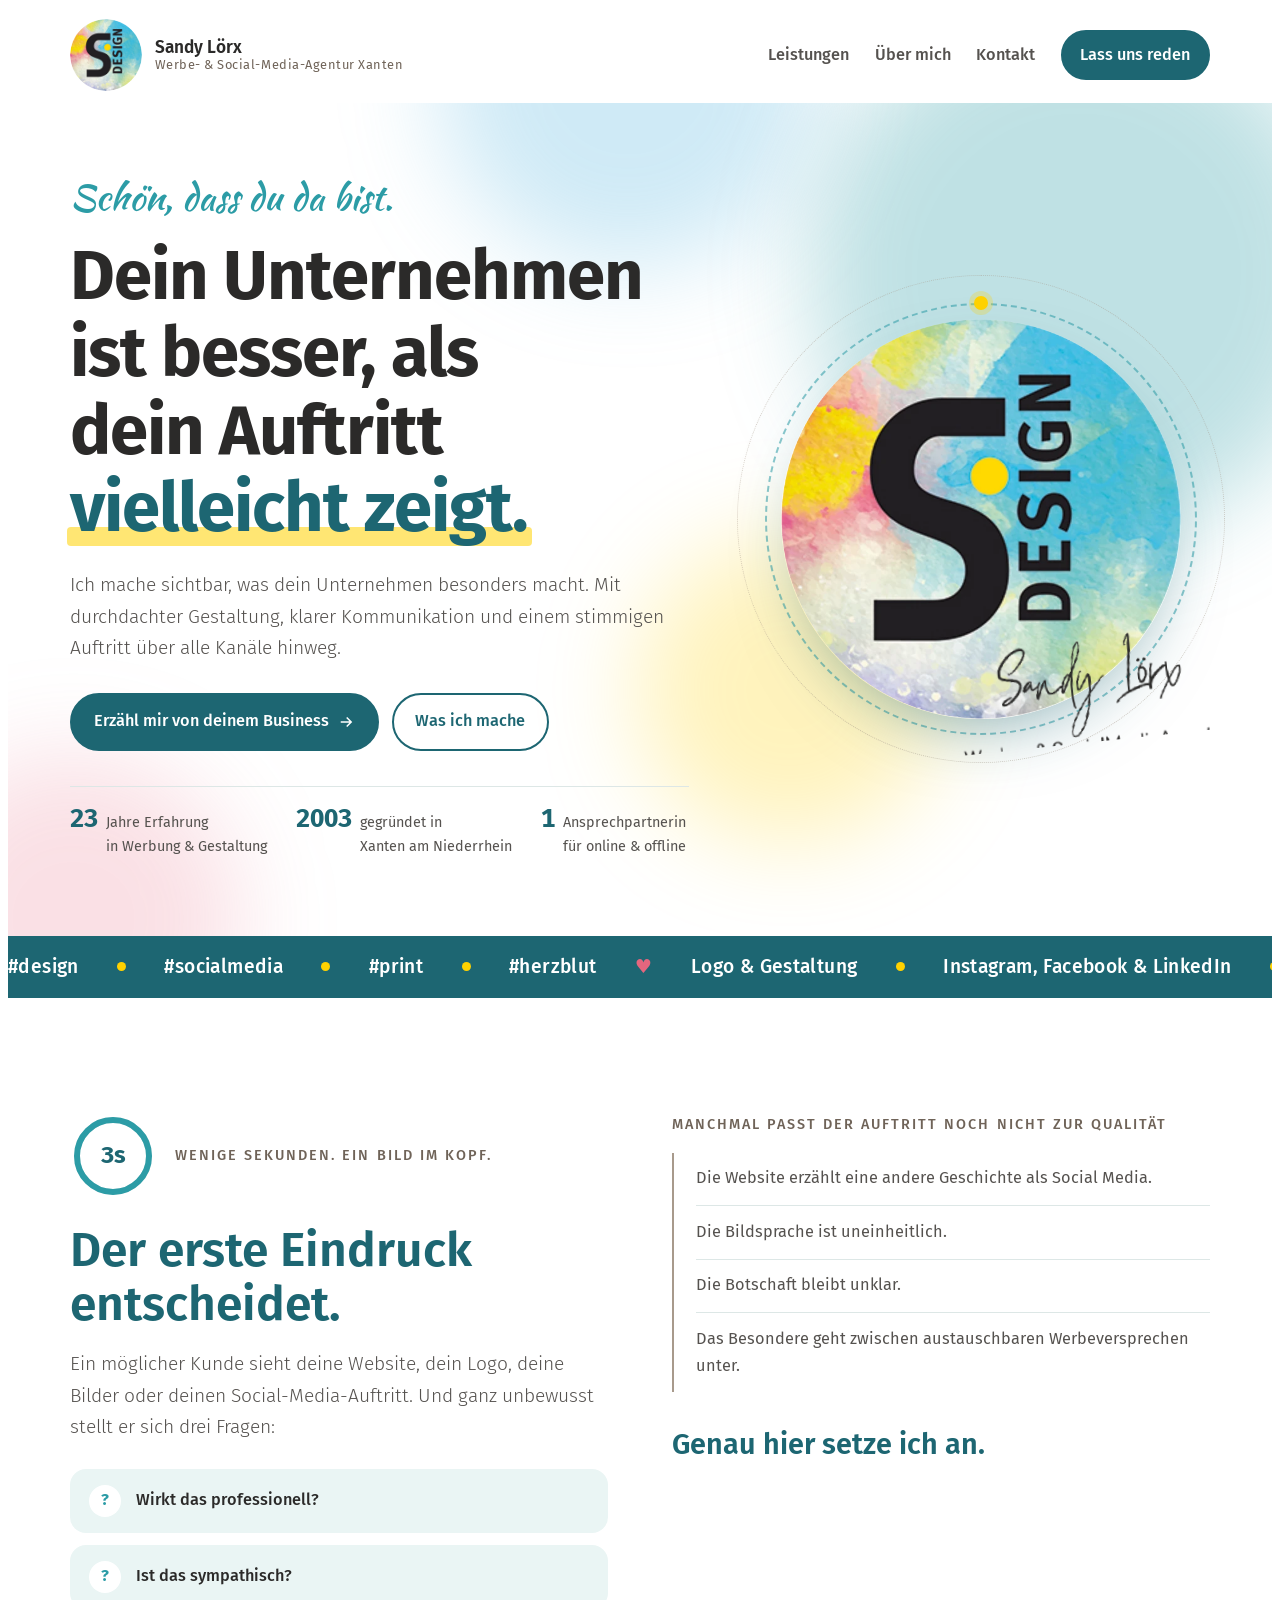
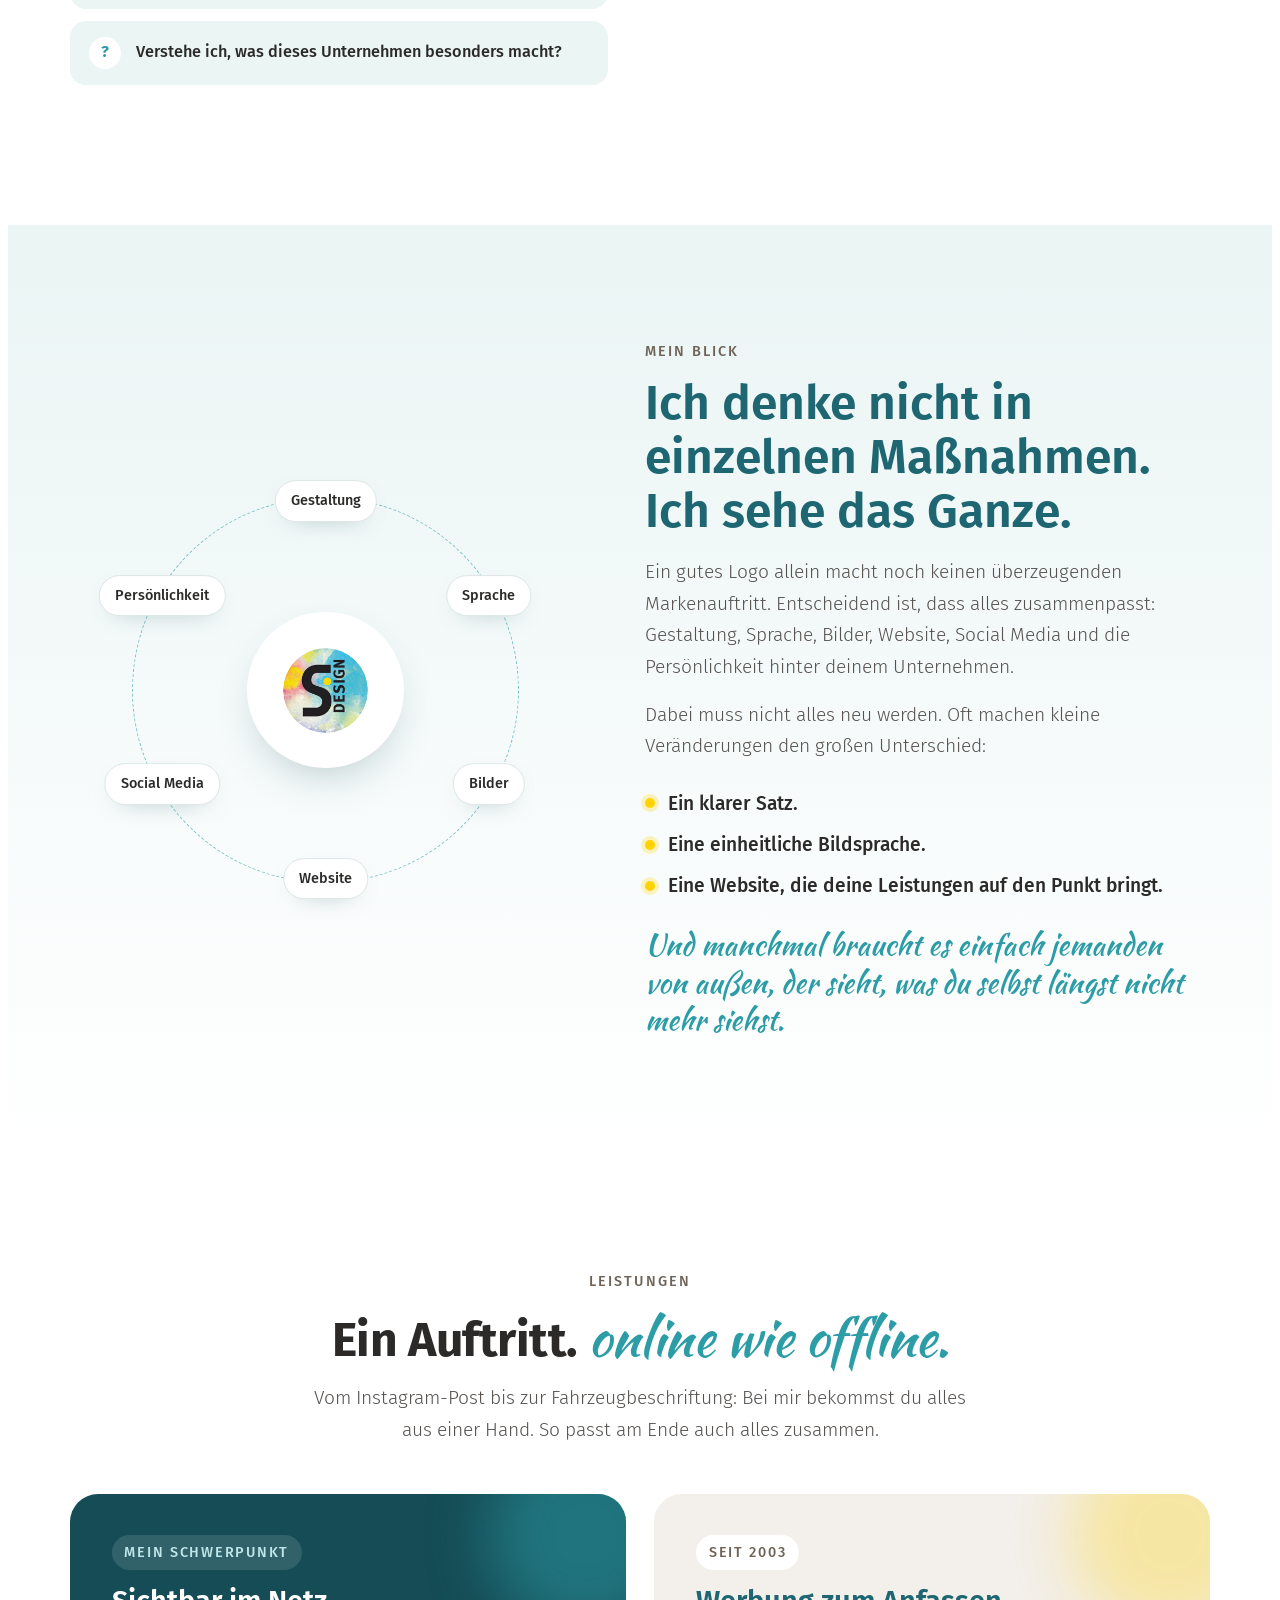
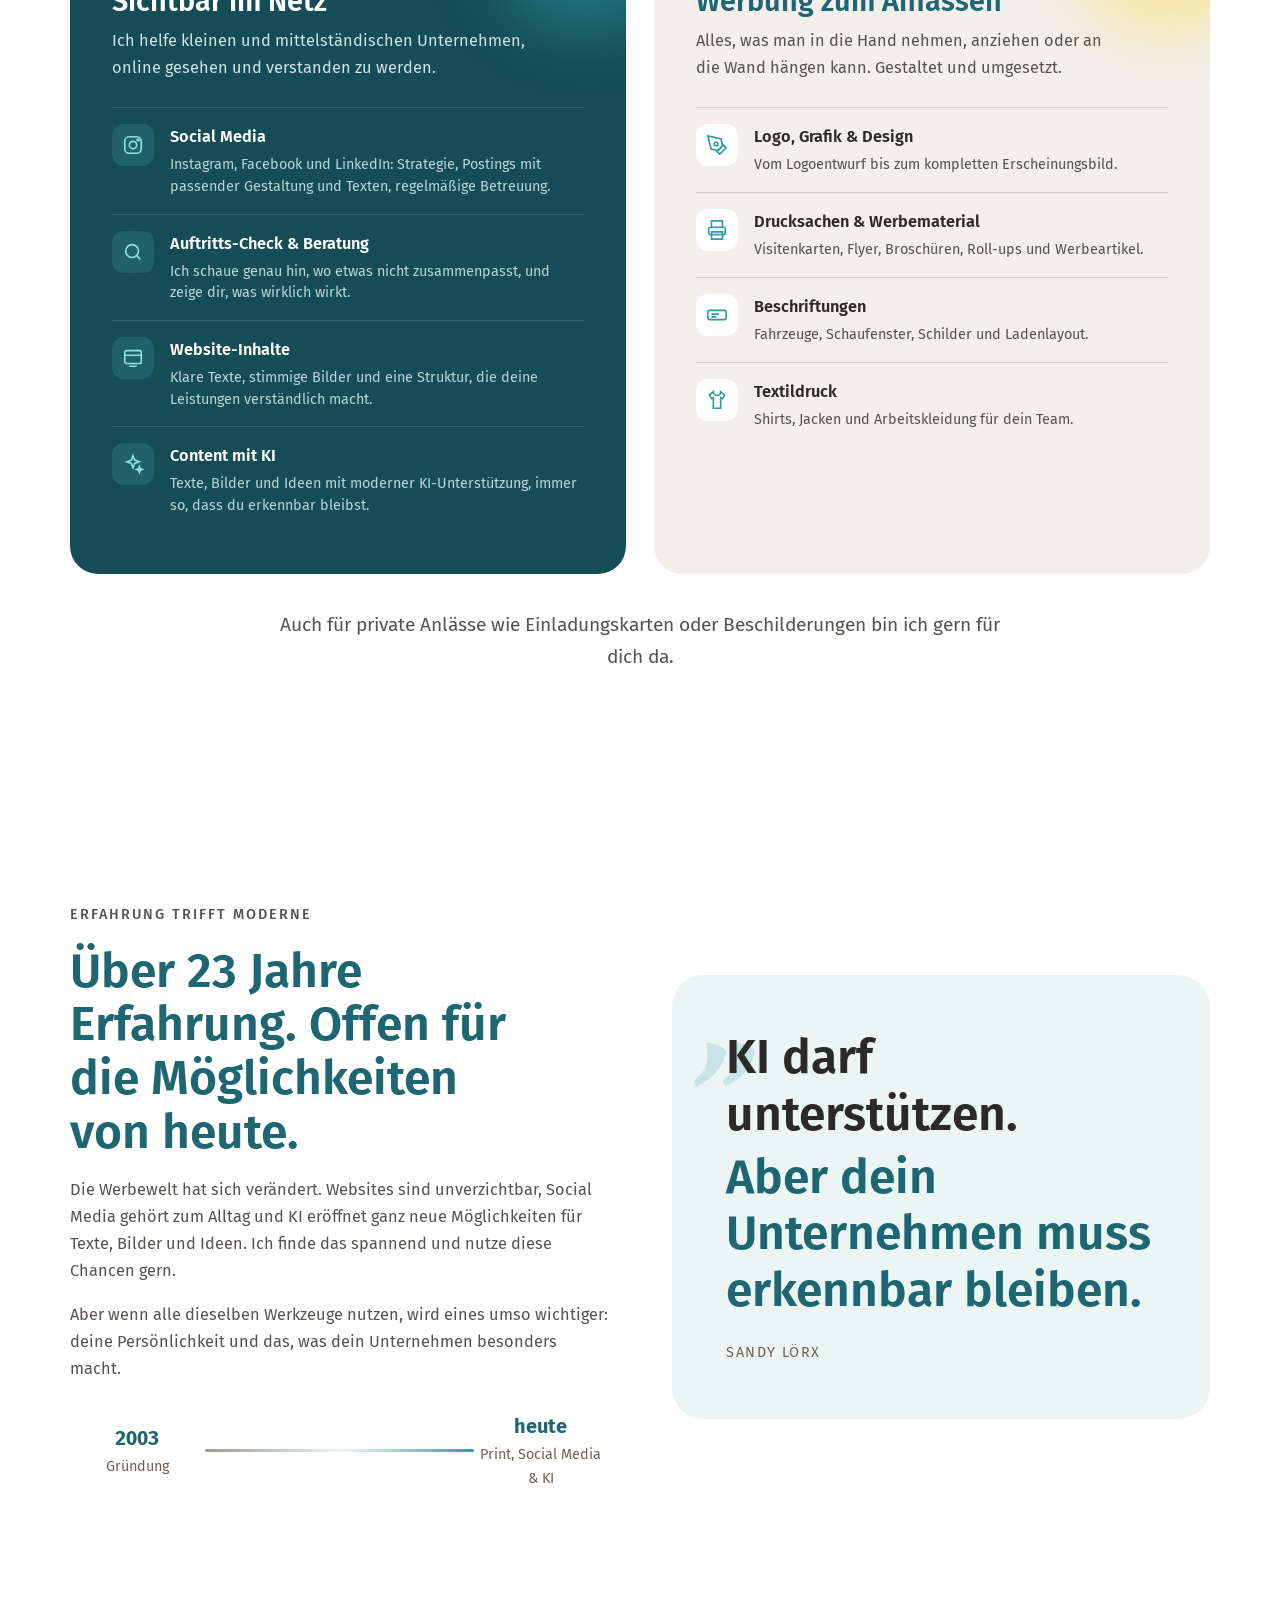
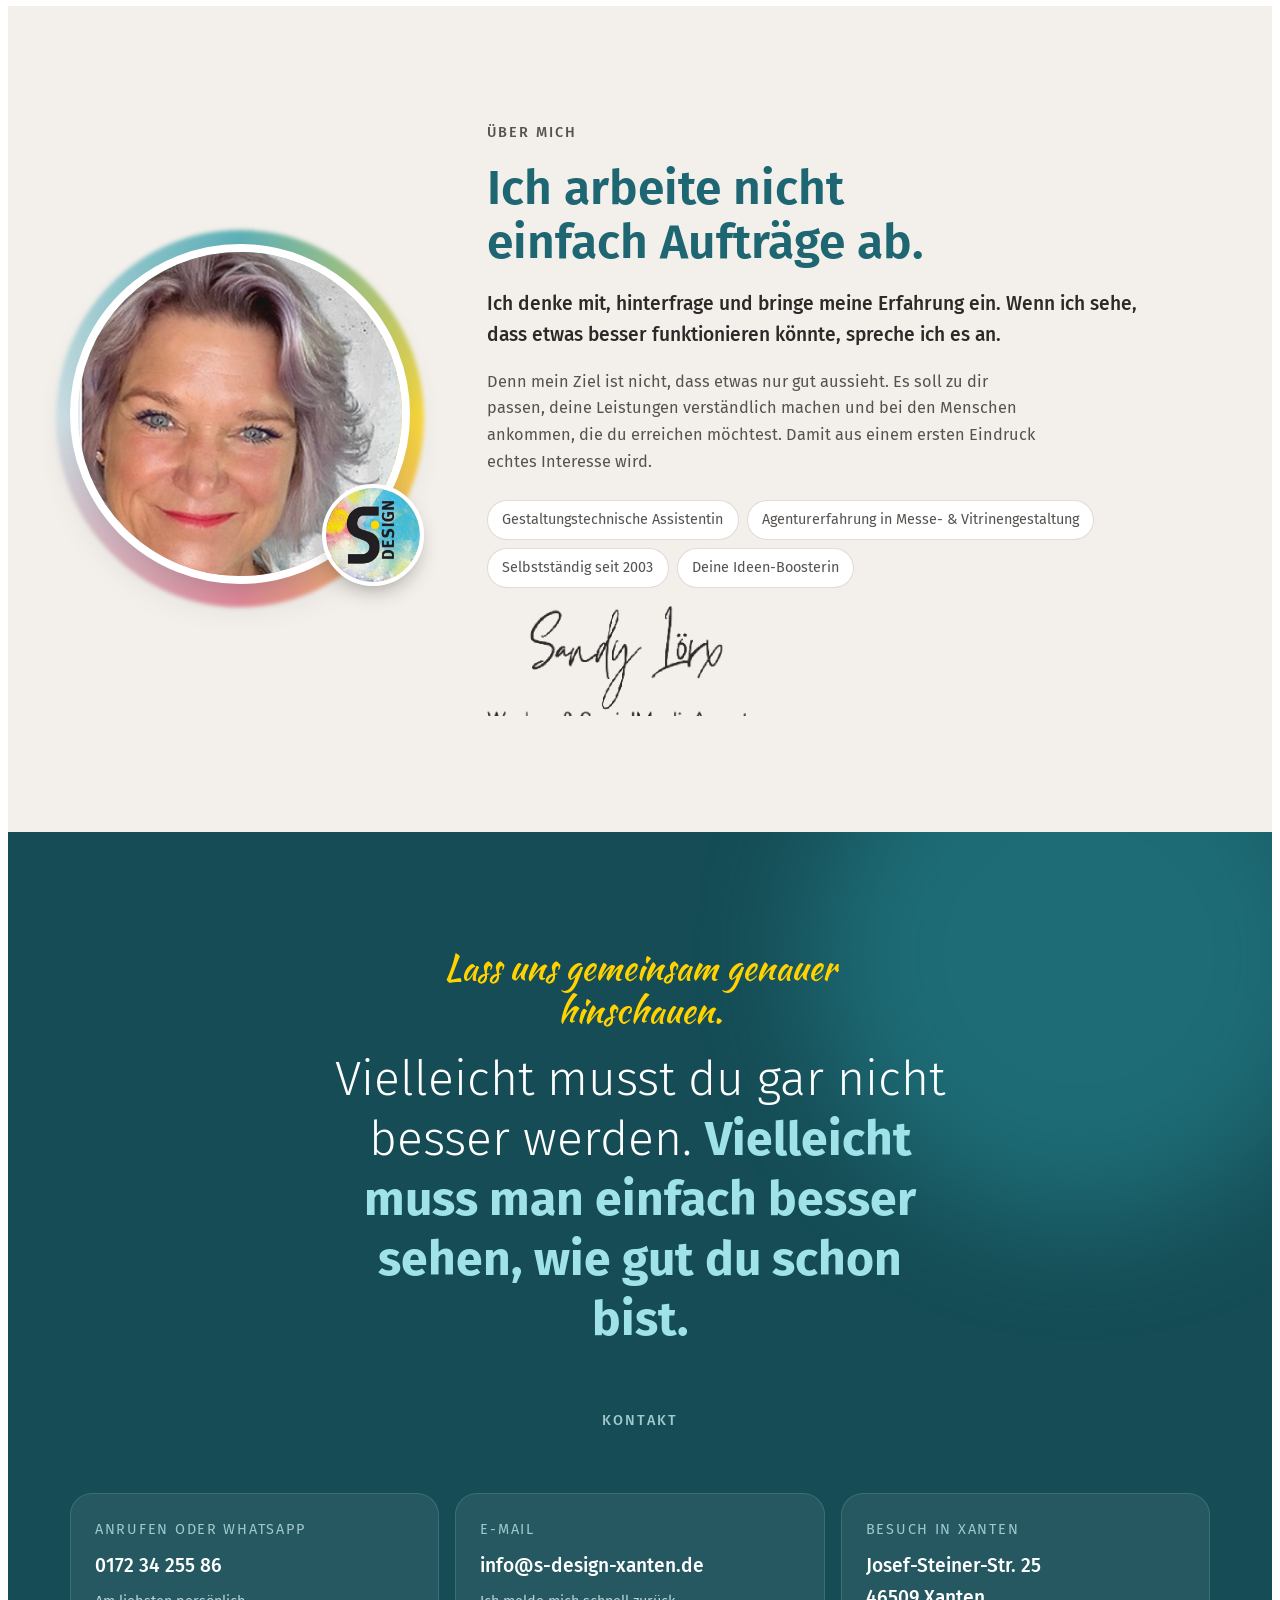
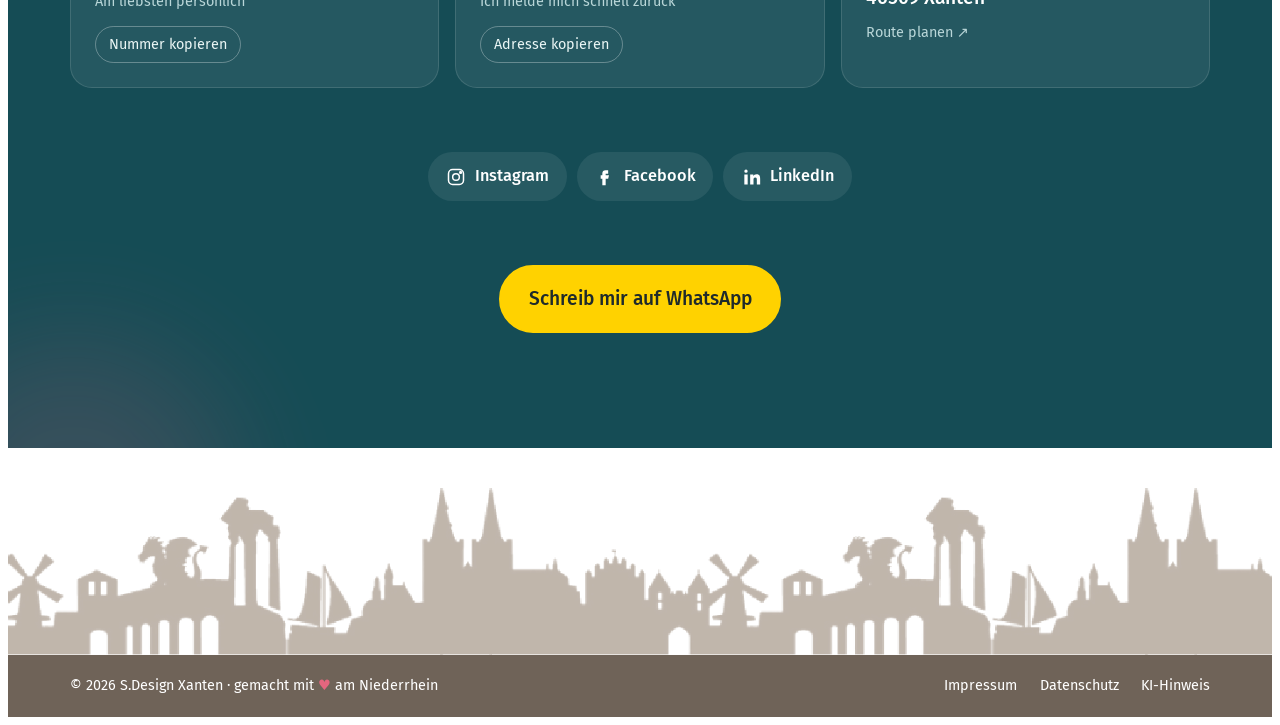
==== sdesign-startseite 2/index.html @ fd2774ae "Impressum und Datenschutz als eigene Seiten, KI-Hinweis, Schriften lokal - impressum.html und datens" ====
<!doctype html>
<html lang="de">
<head>
<meta charset="utf-8">
<meta name="viewport" content="width=device-width, initial-scale=1, viewport-fit=cover">
<title>S.Design Sandy Lörx</title>
<meta name="description" content="Sandy Lörx, S.Design Xanten: Werbung, Gestaltung & Social Media für kleine und mittelständische Unternehmen am Niederrhein. Seit über 23 Jahren.">
<link rel="stylesheet" href="assets/style.css">
</head>
<body>
<a class="skip" href="#inhalt">Zum Inhalt springen</a>

<header class="top" id="top">
  <div class="wrap">
    <a class="brand" href="#top" aria-label="S.Design Sandy Lörx, zur Startseite">
      <img src="assets/logo.webp" alt="S.Design Logo" width="72" height="72">
      <span><b>Sandy Lörx</b><small>Werbe- &amp; Social-Media-Agentur Xanten</small></span>
    </a>
    <nav class="nav" aria-label="Hauptnavigation">
      <a href="#leistungen">Leistungen</a>
      <a href="#ueber-mich">Über mich</a>
      <a href="#kontakt">Kontakt</a>
      <a class="btn" href="#kontakt">Lass uns reden</a>
    </nav>
  </div>
</header>

<main id="inhalt">

<!-- HERO -->
<section class="hero" aria-labelledby="hero-title">
  <div class="blobs" aria-hidden="true"><div class="blob a"></div><div class="blob b"></div><div class="blob c"></div><div class="blob d"></div></div>
  <div class="wrap hero-grid">
    <div class="hero-copy">
      <p class="hello">Schön, dass du da bist.</p>
      <h1 id="hero-title">Dein Unternehmen ist besser, als dein Auftritt <em>vielleicht zeigt.</em></h1>
      <p class="lead">Ich mache sichtbar, was dein Unternehmen besonders macht. Mit durchdachter Gestaltung, klarer Kommunikation und einem stimmigen Auftritt über alle Kanäle hinweg.</p>
      <div class="cta-row">
        <a class="btn" href="#kontakt">Erzähl mir von deinem Business
          <svg viewBox="0 0 24 24" fill="none" stroke="currentColor" stroke-width="2" aria-hidden="true"><path d="M5 12h14M13 6l6 6-6 6"/></svg></a>
        <a class="btn ghost" href="#leistungen">Was ich mache</a>
      </div>
      <div class="facts">
        <div class="fact"><b data-count="23">23</b><span>Jahre Erfahrung<br>in Werbung &amp; Gestaltung</span></div>
        <div class="fact"><b>2003</b><span>gegründet in<br>Xanten am Niederrhein</span></div>
        <div class="fact"><b>1</b><span>Ansprechpartnerin<br>für online &amp; offline</span></div>
      </div>
    </div>
    <div class="logo-stage" aria-hidden="true">
      <div class="ring two"></div>
      <div class="ring"></div>
      <div class="orbit-dot"></div>
      <img class="big" src="assets/logo.webp" alt="" width="400" height="400">
      <div class="sig"></div>
    </div>
  </div>
</section>

<div class="band" aria-hidden="true">
  <div class="marquee">
    <span>#design <i></i> #socialmedia <i></i> #print <i></i> #herzblut <em class="heart">♥</em> Logo &amp; Gestaltung <i></i> Instagram, Facebook &amp; LinkedIn <i></i> Beschriftungen <i></i> Textildruck <i></i> KI mit Gefühl <i></i></span>
    <span>#design <i></i> #socialmedia <i></i> #print <i></i> #herzblut <em class="heart">♥</em> Logo &amp; Gestaltung <i></i> Instagram, Facebook &amp; LinkedIn <i></i> Beschriftungen <i></i> Textildruck <i></i> KI mit Gefühl <i></i></span>
  </div>
</div>

<!-- ERSTER EINDRUCK -->
<section class="sec first" aria-labelledby="first-title">
  <div class="wrap first-grid">
    <div class="reveal-l">
      <div class="seconds">
        <div class="timer" aria-hidden="true">
          <svg viewBox="0 0 86 86"><circle class="bg" cx="43" cy="43" r="36"/><circle class="fg" cx="43" cy="43" r="36"/></svg>
          <b>3s</b>
        </div>
        <p class="eyebrow">Wenige Sekunden. Ein Bild im Kopf.</p>
      </div>
      <h2 id="first-title" style="font-size:var(--s-xl)">Der erste Eindruck entscheidet.</h2>
      <p class="lead" style="margin-top:1rem">Ein möglicher Kunde sieht deine Website, dein Logo, deine Bilder oder deinen Social-Media-Auftritt. Und ganz unbewusst stellt er sich drei Fragen:</p>
      <div class="questions">
        <div class="q"><span>?</span>Wirkt das professionell?</div>
        <div class="q"><span>?</span>Ist das sympathisch?</div>
        <div class="q"><span>?</span>Verstehe ich, was dieses Unternehmen besonders macht?</div>
      </div>
    </div>
    <div class="reveal">
      <p class="eyebrow" style="margin-bottom:1rem">Manchmal passt der Auftritt noch nicht zur Qualität</p>
      <div class="mismatch">
        <ul>
          <li>Die Website erzählt eine andere Geschichte als Social Media.</li>
          <li>Die Bildsprache ist uneinheitlich.</li>
          <li>Die Botschaft bleibt unklar.</li>
          <li>Das Besondere geht zwischen austauschbaren Werbeversprechen unter.</li>
        </ul>
      </div>
      <p class="punch">Genau hier setze ich an.</p>
    </div>
  </div>
</section>

<!-- DAS GANZE -->
<section class="sec whole" aria-labelledby="whole-title">
  <div class="wrap whole-grid">
    <div class="wheel reveal" role="img" aria-label="Gestaltung, Sprache, Bilder, Website, Social Media und Persönlichkeit bilden gemeinsam deinen Auftritt">
      <div class="track"></div>
      <div class="spinner">
        <span class="chip" style="left:50%;top:9%">Gestaltung</span>
        <span class="chip" style="left:85.5%;top:29.5%">Sprache</span>
        <span class="chip" style="left:85.5%;top:70.5%">Bilder</span>
        <span class="chip" style="left:50%;top:91%">Website</span>
        <span class="chip" style="left:14.5%;top:70.5%">Social Media</span>
        <span class="chip" style="left:14.5%;top:29.5%">Persönlichkeit</span>
      </div>
      <div class="core"><img src="assets/logo.webp" alt="" width="160" height="160"></div>
    </div>
    <div>
      <p class="eyebrow">Mein Blick</p>
      <h2 id="whole-title" style="font-size:var(--s-xl);margin-top:.8rem">Ich denke nicht in einzelnen Maßnahmen. Ich sehe das Ganze.</h2>
      <p class="lead" style="margin-top:1.1rem">Ein gutes Logo allein macht noch keinen überzeugenden Markenauftritt. Entscheidend ist, dass alles zusammenpasst: Gestaltung, Sprache, Bilder, Website, Social Media und die Persönlichkeit hinter deinem Unternehmen.</p>
      <p class="lead" style="margin-top:1rem">Dabei muss nicht alles neu werden. Oft machen kleine Veränderungen den großen Unterschied:</p>
      <div class="small-steps">
        <div>Ein klarer Satz.</div>
        <div>Eine einheitliche Bildsprache.</div>
        <div>Eine Website, die deine Leistungen auf den Punkt bringt.</div>
      </div>
      <p class="outside">Und manchmal braucht es einfach jemanden von außen, der sieht, was du selbst längst nicht mehr siehst.</p>
    </div>
  </div>
</section>

<!-- LEISTUNGEN -->
<section class="sec services" id="leistungen" aria-labelledby="svc-title">
  <div class="wrap">
    <div class="sec-head reveal">
      <p class="eyebrow">Leistungen</p>
      <h2 id="svc-title" class="motto">Ein Auftritt. <span class="script">online wie offline.</span></h2>
      <p class="lead">Vom Instagram-Post bis zur Fahrzeugbeschriftung: Bei mir bekommst du alles aus einer Hand. So passt am Ende auch alles zusammen.</p>
    </div>
    <div class="pillars">
      <article class="pillar online reveal">
        <div class="deco" aria-hidden="true"></div>
        <span class="tag">Mein Schwerpunkt</span>
        <h3>Sichtbar im Netz</h3>
        <p>Ich helfe kleinen und mittelständischen Unternehmen, online gesehen und verstanden zu werden.</p>
        <ul class="svc">
          <li><span class="ic"><svg viewBox="0 0 24 24" fill="none" stroke="currentColor" stroke-width="1.8" aria-hidden="true"><rect x="3" y="3" width="18" height="18" rx="5"/><circle cx="12" cy="12" r="4"/><circle cx="17.5" cy="6.5" r="1" fill="currentColor"/></svg></span><b>Social Media</b><small>Instagram, Facebook und LinkedIn: Strategie, Postings mit passender Gestaltung und Texten, regelmäßige Betreuung.</small></li>
          <li><span class="ic"><svg viewBox="0 0 24 24" fill="none" stroke="currentColor" stroke-width="1.8" aria-hidden="true"><circle cx="11" cy="11" r="7"/><path d="m20 20-4-4"/></svg></span><b>Auftritts-Check &amp; Beratung</b><small>Ich schaue genau hin, wo etwas nicht zusammenpasst, und zeige dir, was wirklich wirkt.</small></li>
          <li><span class="ic"><svg viewBox="0 0 24 24" fill="none" stroke="currentColor" stroke-width="1.8" aria-hidden="true"><rect x="3" y="4" width="18" height="14" rx="2"/><path d="M3 9h18M8 21h8"/></svg></span><b>Website-Inhalte</b><small>Klare Texte, stimmige Bilder und eine Struktur, die deine Leistungen verständlich macht.</small></li>
          <li><span class="ic"><svg viewBox="0 0 24 24" fill="none" stroke="currentColor" stroke-width="1.8" aria-hidden="true"><path d="M12 3l1.8 4.7L18.5 9.5l-4.7 1.8L12 16l-1.8-4.7L5.5 9.5l4.7-1.8z"/><path d="M19 15l.8 2.2L22 18l-2.2.8L19 21l-.8-2.2L16 18l2.2-.8z"/></svg></span><b>Content mit KI</b><small>Texte, Bilder und Ideen mit moderner KI-Unterstützung, immer so, dass du erkennbar bleibst.</small></li>
        </ul>
      </article>
      <article class="pillar offline reveal">
        <div class="deco" aria-hidden="true"></div>
        <span class="tag">Seit 2003</span>
        <h3>Werbung zum Anfassen</h3>
        <p>Alles, was man in die Hand nehmen, anziehen oder an die Wand hängen kann. Gestaltet und umgesetzt.</p>
        <ul class="svc">
          <li><span class="ic"><svg viewBox="0 0 24 24" fill="none" stroke="currentColor" stroke-width="1.8" aria-hidden="true"><path d="M12 19l7-7 3 3-7 7-3-3z"/><path d="M18 13l-1.5-7.5L2 2l3.5 14.5L13 18l5-5z"/><circle cx="11" cy="11" r="2"/></svg></span><b>Logo, Grafik &amp; Design</b><small>Vom Logoentwurf bis zum kompletten Erscheinungsbild.</small></li>
          <li><span class="ic"><svg viewBox="0 0 24 24" fill="none" stroke="currentColor" stroke-width="1.8" aria-hidden="true"><path d="M6 9V2h12v7"/><rect x="3" y="9" width="18" height="8" rx="2"/><path d="M6 14h12v8H6z"/></svg></span><b>Drucksachen &amp; Werbematerial</b><small>Visitenkarten, Flyer, Broschüren, Roll-ups und Werbeartikel.</small></li>
          <li><span class="ic"><svg viewBox="0 0 24 24" fill="none" stroke="currentColor" stroke-width="1.8" aria-hidden="true"><rect x="2" y="7" width="20" height="10" rx="2"/><path d="M6 11h8M6 14h5"/></svg></span><b>Beschriftungen</b><small>Fahrzeuge, Schaufenster, Schilder und Ladenlayout.</small></li>
          <li><span class="ic"><svg viewBox="0 0 24 24" fill="none" stroke="currentColor" stroke-width="1.8" aria-hidden="true"><path d="M20.4 6.6 16 3a4 4 0 0 1-8 0L3.6 6.6 6 10.5l2-1V21h8V9.5l2 1z"/></svg></span><b>Textildruck</b><small>Shirts, Jacken und Arbeitskleidung für dein Team.</small></li>
        </ul>
      </article>
    </div>
    <p class="bridge reveal">Auch für private Anlässe wie Einladungskarten oder Beschilderungen bin ich gern für dich da.</p>
  </div>
</section>

<!-- ERFAHRUNG & KI -->
<section class="sec ki" aria-labelledby="ki-title">
  <div class="wrap ki-grid">
    <div class="ki-copy reveal-l">
      <p class="eyebrow">Erfahrung trifft Moderne</p>
      <h2 id="ki-title" style="font-size:var(--s-xl)">Über 23 Jahre Erfahrung. Offen für die Möglichkeiten von heute.</h2>
      <p>Die Werbewelt hat sich verändert. Websites sind unverzichtbar, Social Media gehört zum Alltag und KI eröffnet ganz neue Möglichkeiten für Texte, Bilder und Ideen. Ich finde das spannend und nutze diese Chancen gern.</p>
      <p>Aber wenn alle dieselben Werkzeuge nutzen, wird eines umso wichtiger: deine Persönlichkeit und das, was dein Unternehmen besonders macht.</p>
      <div class="timeline" aria-label="Von 2003 bis heute">
        <div><b>2003</b>Gründung</div>
        <div class="bar"></div>
        <div><b>heute</b>Print, Social Media &amp; KI</div>
      </div>
    </div>
    <figure class="quote reveal" style="margin:0">
      <span class="mark" aria-hidden="true">„</span>
      <p>KI darf unterstützen. <span>Aber dein Unternehmen muss erkennbar bleiben.</span></p>
      <small>Sandy Lörx</small>
    </figure>
  </div>
</section>

<!-- ÜBER MICH -->
<section class="sec about" id="ueber-mich" aria-labelledby="about-title">
  <div class="wrap about-grid">
    <div class="portrait reveal">
      <img src="assets/sandy.jpg" alt="Porträt von Sandy Lörx" width="560" height="560">
      <img class="mini" src="assets/logo.webp" alt="" width="120" height="120">
    </div>
    <div class="about-copy reveal">
      <p class="eyebrow">Über mich</p>
      <h2 id="about-title">Ich arbeite nicht einfach Aufträge ab.</h2>
      <p class="strong">Ich denke mit, hinterfrage und bringe meine Erfahrung ein. Wenn ich sehe, dass etwas besser funktionieren könnte, spreche ich es an.</p>
      <p>Denn mein Ziel ist nicht, dass etwas nur gut aussieht. Es soll zu dir passen, deine Leistungen verständlich machen und bei den Menschen ankommen, die du erreichen möchtest. Damit aus einem ersten Eindruck echtes Interesse wird.</p>
      <div class="creds">
        <span>Gestaltungstechnische Assistentin</span>
        <span>Agenturerfahrung in Messe- &amp; Vitrinengestaltung</span>
        <span>Selbstständig seit 2003</span>
        <span>Deine Ideen-Boosterin</span>
      </div>
      <div class="sign" role="img" aria-label="Unterschrift Sandy Lörx"></div>
    </div>
  </div>
</section>

<!-- ABSCHLUSS & KONTAKT -->
<section class="sec close" id="kontakt" aria-labelledby="contact-title">
  <div class="blobs" aria-hidden="true"><div class="blob a" style="background:rgba(44,156,166,.45)"></div><div class="blob c" style="background:rgba(229,102,126,.18)"></div></div>
  <div class="wrap close-inner">
    <div class="close-quote reveal">
      <p class="script">Lass uns gemeinsam genauer hinschauen.</p>
      <p>Vielleicht musst du gar nicht besser werden. <b>Vielleicht muss man einfach besser sehen, wie gut du schon bist.</b></p>
    </div>
    <h2 id="contact-title" class="eyebrow" style="text-align:center;color:#9FC9CC">Kontakt</h2>
    <div class="contact">
      <div class="card reveal">
        <span class="lbl">Anrufen oder WhatsApp</span>
        <a href="tel:+491723425586">0172 34 255 86</a>
        <span class="sub">Am liebsten persönlich</span>
        <button class="copy" type="button" data-copy="+49 172 3425586">Nummer kopieren</button>
      </div>
      <div class="card reveal">
        <span class="lbl">E-Mail</span>
        <a href="mailto:info@s-design-xanten.de">info@s-design-xanten.de</a>
        <span class="sub">Ich melde mich schnell zurück</span>
        <button class="copy" type="button" data-copy="info@s-design-xanten.de">Adresse kopieren</button>
      </div>
      <div class="card reveal">
        <span class="lbl">Besuch in Xanten</span>
        <span class="val">Josef-Steiner-Str. 25<br>46509 Xanten</span>
        <a class="sub" href="https://www.google.com/maps/search/?api=1&amp;query=Josef-Steiner-Str.+25+46509+Xanten" target="_blank" rel="noopener" style="font-size:var(--s-xs);font-weight:400;color:#B9D6D8">Route planen ↗</a>
      </div>
    </div>
    <div class="socials">
      <a href="https://www.instagram.com/werbeagenturxanten/" target="_blank" rel="noopener"><svg viewBox="0 0 24 24" fill="none" stroke="currentColor" stroke-width="1.8" aria-hidden="true"><rect x="3" y="3" width="18" height="18" rx="5"/><circle cx="12" cy="12" r="4"/><circle cx="17.5" cy="6.5" r="1" fill="currentColor"/></svg>Instagram</a>
      <a href="https://www.facebook.com/werbeagenturxanten/" target="_blank" rel="noopener"><svg viewBox="0 0 24 24" fill="currentColor" aria-hidden="true"><path d="M14 8h3V4h-3a4 4 0 0 0-4 4v2H8v4h2v8h4v-8h3l1-4h-4V8z"/></svg>Facebook</a>
      <a href="https://www.linkedin.com/in/sandy-l%C3%B6rx-0b7b101a3/" target="_blank" rel="noopener"><svg viewBox="0 0 24 24" fill="currentColor" aria-hidden="true"><path d="M4 9h4v12H4zM6 3a2 2 0 1 1 0 4 2 2 0 0 1 0-4zm5 6h3.8v1.7h.1c.5-1 1.8-2 3.7-2 4 0 4.4 2.6 4.4 6V21h-4v-5.5c0-1.3 0-3-1.9-3s-2.1 1.4-2.1 2.9V21h-4z"/></svg>LinkedIn</a>
    </div>
    <div class="big-cta reveal"><a class="btn" href="https://wa.me/491723425586" target="_blank" rel="noopener">Schreib mir auf WhatsApp</a></div>
  </div>
</section>

</main>

<footer>
  <div class="skyline" role="img" aria-label="Silhouette von Xanten mit Dom, Windmühle und Römertempel"></div>
  <div class="foot">
    <div class="wrap">
      <span>© <span id="year">2026</span> S.Design Xanten · gemacht mit <span class="heart">♥</span> am Niederrhein</span>
      <nav aria-label="Rechtliches"><a href="impressum.html">Impressum</a><a href="datenschutz.html">Datenschutz</a><a href="impressum.html#ki">KI-Hinweis</a></nav>
    </div>
  </div>
</footer>

<script>
(function(){
  // Header-Linie beim Scrollen
  var top=document.querySelector(".top");
  function onScroll(){ if(top) top.classList.toggle("scrolled", window.scrollY>8); }
  window.addEventListener("scroll", onScroll, {passive:true}); onScroll();
  // Zähler 0 -> 23
  var reduce=window.matchMedia && window.matchMedia("(prefers-reduced-motion: reduce)").matches;
  document.querySelectorAll("[data-count]").forEach(function(el){
    if(reduce) return;
    var end=+el.dataset.count, t0=null;
    function step(t){ if(!t0) t0=t; var p=Math.min((t-t0)/1400,1); el.textContent=Math.round(end*(1-Math.pow(1-p,3))); if(p<1) requestAnimationFrame(step); }
    el.textContent="0"; setTimeout(function(){requestAnimationFrame(step)},500);
  });
  // Kopieren
  document.querySelectorAll(".copy").forEach(function(b){
    b.addEventListener("click", function(){
      var txt=b.dataset.copy, old=b.textContent;
      function done(){ b.textContent="Kopiert ✓"; setTimeout(function(){ b.textContent=old; },1800); }
      try{ navigator.clipboard.writeText(txt).then(done, fallback); }catch(e){ fallback(); }
      function fallback(){ var r=document.createRange(); var n=b.parentNode.querySelector("a,.val"); if(n){ r.selectNodeContents(n); var sel=getSelection(); sel.removeAllRanges(); sel.addRange(r); b.textContent="Markiert, jetzt kopieren"; } }
    });
  });
  var y=document.getElementById("year"); if(y) y.textContent=new Date().getFullYear();
})();
</script>
</body>
</html>
---- sdesign-startseite 2/assets/style.css ----
/* Schriften lokal eingebunden (keine Verbindung zu Google beim Seitenaufruf) */
@font-face{font-family:"Fira Sans";font-style:italic;font-weight:300;font-display:swap;src:url(fonts/fira-sans-300-italic.woff2) format("woff2");unicode-range:U+0000-00FF, U+0131, U+0152-0153, U+02BB-02BC, U+02C6, U+02DA, U+02DC, U+0304, U+0308, U+0329, U+2000-206F, U+20AC, U+2122, U+2191, U+2193, U+2212, U+2215, U+FEFF, U+FFFD}
@font-face{font-family:"Fira Sans";font-style:normal;font-weight:300;font-display:swap;src:url(fonts/fira-sans-300.woff2) format("woff2");unicode-range:U+0000-00FF, U+0131, U+0152-0153, U+02BB-02BC, U+02C6, U+02DA, U+02DC, U+0304, U+0308, U+0329, U+2000-206F, U+20AC, U+2122, U+2191, U+2193, U+2212, U+2215, U+FEFF, U+FFFD}
@font-face{font-family:"Fira Sans";font-style:normal;font-weight:400;font-display:swap;src:url(fonts/fira-sans-400.woff2) format("woff2");unicode-range:U+0000-00FF, U+0131, U+0152-0153, U+02BB-02BC, U+02C6, U+02DA, U+02DC, U+0304, U+0308, U+0329, U+2000-206F, U+20AC, U+2122, U+2191, U+2193, U+2212, U+2215, U+FEFF, U+FFFD}
@font-face{font-family:"Fira Sans";font-style:normal;font-weight:500;font-display:swap;src:url(fonts/fira-sans-500.woff2) format("woff2");unicode-range:U+0000-00FF, U+0131, U+0152-0153, U+02BB-02BC, U+02C6, U+02DA, U+02DC, U+0304, U+0308, U+0329, U+2000-206F, U+20AC, U+2122, U+2191, U+2193, U+2212, U+2215, U+FEFF, U+FFFD}
@font-face{font-family:"Fira Sans";font-style:normal;font-weight:600;font-display:swap;src:url(fonts/fira-sans-600.woff2) format("woff2");unicode-range:U+0000-00FF, U+0131, U+0152-0153, U+02BB-02BC, U+02C6, U+02DA, U+02DC, U+0304, U+0308, U+0329, U+2000-206F, U+20AC, U+2122, U+2191, U+2193, U+2212, U+2215, U+FEFF, U+FFFD}
@font-face{font-family:"Fira Sans";font-style:normal;font-weight:700;font-display:swap;src:url(fonts/fira-sans-700.woff2) format("woff2");unicode-range:U+0000-00FF, U+0131, U+0152-0153, U+02BB-02BC, U+02C6, U+02DA, U+02DC, U+0304, U+0308, U+0329, U+2000-206F, U+20AC, U+2122, U+2191, U+2193, U+2212, U+2215, U+FEFF, U+FFFD}
@font-face{font-family:"Kaushan Script";font-style:normal;font-weight:400;font-display:swap;src:url(fonts/kaushan-script-400.woff2) format("woff2");unicode-range:U+0000-00FF, U+0131, U+0152-0153, U+02BB-02BC, U+02C6, U+02DA, U+02DC, U+0304, U+0308, U+0329, U+2000-206F, U+20AC, U+2122, U+2191, U+2193, U+2212, U+2215, U+FEFF, U+FFFD}

/* Layout: ruhige, weiße Seite mit Aquarell-Wolken aus dem Logo; großes rundes Logo als Herz der Startseite,
   Inhalte in klaren Bändern, Xanten-Skyline als Fundament im Footer. */
:root{
  --paper:#FFFFFF;          /* Weiß, Sandys Wunsch */
  --mist:#EAF5F4;           /* heller Türkis-Hauch für Flächen */
  --sand:#F3EFEA;           /* heller Taupe für Flächen */
  --tuerkis:#2C9CA6;        /* warmes Türkis aus dem Logo-Aquarell */
  --petrol:#1D6672;         /* Petrol der Rollup-Headline: Headlines, Buttons */
  --petrol-deep:#154C55;
  --taupe:#A89A8C;          /* Taupe, Sandys Wunsch */
  --taupe-ink:#6F6358;      /* Taupe dunkel, lesbar für Labels */
  --ink:#2B2A29;            /* Anthrazit vom „S“ */
  --ink-soft:#55524F;
  --sun:#FFD200;            /* Logo-Punkt, sparsam */
  --rose:#E5667E;           /* Herz, sparsam */
  --line:#DDE7E6;
  --foot:#6F6358;
  --on-petrol:#FFFFFF;
  --blob-a:rgba(44,156,166,.30);
  --blob-b:rgba(255,210,0,.26);
  --blob-c:rgba(229,102,126,.20);
  --blob-d:rgba(96,186,224,.30);
  --shadow:0 18px 50px -24px rgba(21,76,85,.45);

  --f-sans:"Fira Sans", "Segoe UI", system-ui, -apple-system, Roboto, Arial, sans-serif;
  --f-script:"Kaushan Script", "Segoe Script", "Brush Script MT", cursive;

  --s-xs:clamp(.82rem,.78rem + .15vw,.9rem);
  --s-sm:clamp(.95rem,.92rem + .15vw,1.02rem);
  --s-md:clamp(1.06rem,1rem + .3vw,1.2rem);
  --s-lg:clamp(1.35rem,1.15rem + .9vw,1.8rem);
  --s-xl:clamp(1.9rem,1.4rem + 2.2vw,3rem);
  --s-xxl:clamp(2.3rem,1.5rem + 3.6vw,4.3rem);
  --wrap:1180px;
}
@media (prefers-color-scheme: dark){:root:not([data-theme="light"]){
  --paper:#0F1F22; --mist:#132B2F; --sand:#1A2624; --tuerkis:#5CC3CC; --petrol:#8FD5DB; --petrol-deep:#0B3B42;
  --taupe:#B9AC9F; --taupe-ink:#C9BDB1; --ink:#ECF3F2; --ink-soft:#B8C6C5; --line:#24403F; --foot:#2C2622; --on-petrol:#0F1F22;
  --blob-a:rgba(92,195,204,.20); --blob-b:rgba(255,210,0,.12); --blob-c:rgba(229,102,126,.13); --blob-d:rgba(96,186,224,.18);
  --shadow:0 18px 50px -24px rgba(0,0,0,.7); color-scheme:dark;
}}
:root[data-theme="dark"]{
  --paper:#0F1F22; --mist:#132B2F; --sand:#1A2624; --tuerkis:#5CC3CC; --petrol:#8FD5DB; --petrol-deep:#0B3B42;
  --taupe:#B9AC9F; --taupe-ink:#C9BDB1; --ink:#ECF3F2; --ink-soft:#B8C6C5; --line:#24403F; --foot:#2C2622; --on-petrol:#0F1F22;
  --blob-a:rgba(92,195,204,.20); --blob-b:rgba(255,210,0,.12); --blob-c:rgba(229,102,126,.13); --blob-d:rgba(96,186,224,.18);
  --shadow:0 18px 50px -24px rgba(0,0,0,.7); color-scheme:dark;
}

*,*::before,*::after{box-sizing:border-box}
html{scroll-behavior:smooth}
body{background:var(--paper);color:var(--ink);font-family:var(--f-sans);font-size:var(--s-sm);line-height:1.65;font-weight:400;overflow-x:hidden;-webkit-font-smoothing:antialiased}
body::before{content:"";position:fixed;inset:0 0 auto;height:env(safe-area-inset-top,0px);z-index:60;background:var(--paper)}
h1,h2,h3{line-height:1.12;text-wrap:balance;margin:0;font-weight:600;color:var(--petrol)}
p{margin:0}
a{color:inherit}
:focus-visible{outline:3px solid var(--tuerkis);outline-offset:3px;border-radius:6px}
.wrap{max-width:var(--wrap);margin-inline:auto;padding-left:max(20px,env(safe-area-inset-left,0px));padding-right:max(20px,env(safe-area-inset-right,0px))}
.script{font-family:var(--f-script);font-weight:400;color:var(--tuerkis)}
.eyebrow{font-size:var(--s-xs);letter-spacing:.14em;text-transform:uppercase;font-weight:500;color:var(--taupe-ink)}
.lead{font-size:var(--s-md);color:var(--ink-soft);max-width:60ch;font-weight:300}
.skip{position:absolute;left:-999px;top:8px;background:var(--petrol);color:var(--on-petrol);padding:.6rem 1rem;border-radius:8px;z-index:99}
.skip:focus{left:12px}

/* ---------- Header ---------- */
.top{position:sticky;top:env(safe-area-inset-top,0px);z-index:50;background:color-mix(in srgb,var(--paper) 86%,transparent);backdrop-filter:blur(12px);-webkit-backdrop-filter:blur(12px);border-bottom:1px solid transparent;transition:border-color .3s}
.top.scrolled{border-bottom-color:var(--line)}
.top .wrap{display:flex;align-items:center;justify-content:space-between;gap:1rem;padding-block:.7rem}
.brand{display:flex;align-items:center;gap:.8rem;text-decoration:none}
.brand img{width:72px;height:72px;border-radius:50%;transition:transform .5s cubic-bezier(.2,.8,.2,1)}
.brand:hover img{transform:rotate(-12deg) scale(1.04)}
.brand span{display:flex;flex-direction:column;line-height:1.15}
.brand b{font-weight:600;font-size:1.08rem;color:var(--ink)}
.brand small{font-size:.8rem;color:var(--taupe-ink);letter-spacing:.04em}
.nav{display:flex;align-items:center;gap:1.6rem}
.nav a{text-decoration:none;font-weight:500;color:var(--ink-soft);position:relative;padding-block:.3rem}
.nav a:not(.btn)::after{content:"";position:absolute;left:0;right:100%;bottom:0;height:2px;background:var(--tuerkis);transition:right .35s ease}
.nav a:not(.btn):hover::after{right:0}
@media (max-width:860px){.nav a:not(.btn){display:none}.brand img{width:60px;height:60px}}
@media (max-width:420px){.brand small{display:none}}

.btn{display:inline-flex;align-items:center;gap:.55rem;padding:.85rem 1.35rem;border-radius:999px;background:var(--petrol);color:var(--on-petrol);text-decoration:none;font-weight:500;border:2px solid var(--petrol);transition:transform .25s ease,box-shadow .25s ease,background .25s;cursor:pointer;font:inherit;font-weight:500}
.btn:hover{transform:translateY(-2px);box-shadow:var(--shadow)}
.btn.ghost{background:transparent;color:var(--petrol)}
.btn.ghost:hover{background:var(--mist)}
.btn svg{width:1.1em;height:1.1em}
.nav .btn{padding:.6rem 1.1rem;color:var(--on-petrol)}

/* ---------- Hero ---------- */
.hero{position:relative;overflow:hidden;padding-block:clamp(2.5rem,6vw,5.5rem) clamp(3rem,6vw,5rem)}
.blobs{position:absolute;inset:0;pointer-events:none;z-index:0}
.blob{position:absolute;border-radius:50%;filter:blur(48px);animation:drift 18s ease-in-out infinite alternate}
.blob.a{width:42vw;height:42vw;max-width:560px;max-height:560px;background:var(--blob-a);right:-6%;top:-12%}
.blob.b{width:24vw;height:24vw;max-width:320px;max-height:320px;background:var(--blob-b);right:26%;top:52%;animation-duration:22s}
.blob.c{width:26vw;height:26vw;max-width:340px;max-height:340px;background:var(--blob-c);left:-8%;bottom:-18%;animation-duration:26s}
.blob.d{width:30vw;height:30vw;max-width:380px;max-height:380px;background:var(--blob-d);left:34%;top:-26%;animation-duration:20s}
@keyframes drift{0%{transform:translate(0,0) scale(1)}50%{transform:translate(3vw,2vw) scale(1.08)}100%{transform:translate(-2vw,-1vw) scale(.96)}}
.hero-grid{position:relative;z-index:1;display:grid;grid-template-columns:1.15fr .85fr;gap:clamp(2rem,5vw,4.5rem);align-items:center}
.hero-copy{min-width:0;display:grid;gap:1.4rem}
.hello{font-family:var(--f-script);color:var(--tuerkis);font-size:clamp(1.5rem,1.2rem + 1.3vw,2.3rem);line-height:1}
.hero h1{font-size:var(--s-xxl);font-weight:700;letter-spacing:-.015em;color:var(--ink)}
.hero h1 em{font-style:normal;color:var(--petrol);position:relative}
.hero h1 em::after{content:"";position:absolute;left:-.05em;right:-.05em;bottom:.04em;height:.28em;background:var(--sun);opacity:.55;z-index:-1;border-radius:4px;transform-origin:left;animation:mark 1s .9s cubic-bezier(.6,0,.2,1) both}
@keyframes mark{from{transform:scaleX(0)}to{transform:scaleX(1)}}
.hero .lead{font-size:var(--s-md)}
.cta-row{display:flex;flex-wrap:wrap;gap:.8rem;margin-top:.4rem}
.facts{display:flex;flex-wrap:wrap;gap:.6rem 1.8rem;margin-top:.8rem;padding-top:1.2rem;border-top:1px solid var(--line)}
.fact{display:flex;align-items:baseline;gap:.5rem;color:var(--ink-soft);font-size:var(--s-xs)}
.fact b{font-size:1.6rem;font-weight:700;color:var(--petrol);font-variant-numeric:tabular-nums;line-height:1}

.logo-stage{position:relative;justify-self:center;width:min(100%,400px);aspect-ratio:1;max-width:100%}
.logo-stage .ring{position:absolute;inset:-4%;border-radius:50%;border:2px dashed color-mix(in srgb,var(--tuerkis) 55%,transparent);animation:spin 40s linear infinite}
.logo-stage .ring.two{inset:-11%;border:1px solid color-mix(in srgb,var(--taupe) 45%,transparent);border-style:dotted;animation-duration:70s;animation-direction:reverse}
.logo-stage .big{position:absolute;inset:0;width:100%;height:100%;border-radius:50%;box-shadow:0 30px 70px -30px rgba(29,102,114,.6);animation:pop 1.1s cubic-bezier(.2,1.2,.3,1) both, bob 7s 1.2s ease-in-out infinite}
.logo-stage .sig{position:absolute;right:-6%;bottom:-6%;width:62%;aspect-ratio:575/244;background:var(--ink);-webkit-mask:url(signatur.png) center/contain no-repeat;mask:url(signatur.png) center/contain no-repeat;transform:rotate(-6deg);filter:drop-shadow(0 2px 0 var(--paper))}
.orbit-dot{position:absolute;inset:-4%;animation:spin 14s linear infinite}
.orbit-dot::before{content:"";position:absolute;top:-7px;left:50%;width:14px;height:14px;margin-left:-7px;border-radius:50%;background:var(--sun);box-shadow:0 0 0 5px color-mix(in srgb,var(--sun) 25%,transparent)}
@keyframes spin{to{transform:rotate(360deg)}}
@keyframes counter{from{transform:translate(-50%,-50%) rotate(0)}to{transform:translate(-50%,-50%) rotate(-360deg)}}
@keyframes pop{from{transform:scale(.6) rotate(-25deg);opacity:0}to{transform:none;opacity:1}}
@keyframes bob{0%,100%{transform:translateY(0)}50%{transform:translateY(-10px)}}
.hero-copy > *{animation:rise .9s cubic-bezier(.2,.8,.2,1) both}
.hero-copy > *:nth-child(2){animation-delay:.12s}.hero-copy > *:nth-child(3){animation-delay:.24s}.hero-copy > *:nth-child(4){animation-delay:.36s}.hero-copy > *:nth-child(5){animation-delay:.48s}
@keyframes rise{from{opacity:0;transform:translateY(22px)}to{opacity:1;transform:none}}
@media (max-width:860px){
  .hero-grid{grid-template-columns:1fr}
  .logo-stage{order:-1;width:min(72vw,300px);margin-bottom:1.2rem}
}

/* ---------- Laufband ---------- */
.band{background:var(--petrol);color:var(--on-petrol);overflow:hidden;padding-block:.95rem;position:relative}
.marquee{display:flex;gap:2.4rem;width:max-content;animation:slide 38s linear infinite;font-weight:500;letter-spacing:.02em;font-size:var(--s-md)}
.marquee span{display:flex;align-items:center;gap:2.4rem;white-space:nowrap}
.marquee i{width:9px;height:9px;border-radius:50%;background:var(--sun);display:inline-block}
.marquee .heart{color:var(--rose);font-style:normal}
.band:hover .marquee{animation-play-state:paused}
@keyframes slide{to{transform:translateX(-50%)}}

/* ---------- Sektionen ---------- */
section{position:relative}
.sec{padding-block:clamp(4rem,9vw,7.5rem)}
.sec-head{display:grid;gap:.9rem;margin-bottom:clamp(2rem,4vw,3rem);max-width:760px}
.sec-head h2{font-size:var(--s-xl);letter-spacing:-.01em}

/* Erster Eindruck */
.first{background:var(--paper)}
.first-grid{display:grid;grid-template-columns:1fr 1fr;gap:clamp(2rem,5vw,4.5rem);align-items:start}
.first-grid > *{min-width:0}
.seconds{display:flex;align-items:center;gap:1.2rem;margin-bottom:1.6rem}
.timer{width:86px;height:86px;flex:none;position:relative}
.timer svg{width:100%;height:100%;transform:rotate(-90deg)}
.timer circle{fill:none;stroke-width:6}
.timer .bg{stroke:var(--line)}
.timer .fg{stroke:var(--tuerkis);stroke-linecap:round;stroke-dasharray:226;stroke-dashoffset:226;animation:tick 3s .4s ease-out forwards}
.timer b{position:absolute;inset:0;display:grid;place-items:center;font-size:1.5rem;color:var(--petrol);font-variant-numeric:tabular-nums}
@keyframes tick{to{stroke-dashoffset:0}}
.questions{display:grid;gap:.75rem;margin-block:1.6rem}
.q{display:flex;gap:.9rem;align-items:center;padding:1rem 1.2rem;border-radius:16px;background:var(--mist);font-weight:500;color:var(--ink);transition:transform .3s}
.q:hover{transform:translateX(6px)}
.q span{flex:none;width:2rem;height:2rem;border-radius:50%;display:grid;place-items:center;background:var(--paper);color:var(--tuerkis);font-weight:700}
.mismatch{display:grid;gap:0;border-left:2px solid var(--taupe);padding-left:1.4rem}
.mismatch li{list-style:none;padding:.8rem 0;border-bottom:1px solid var(--line);color:var(--ink-soft)}
.mismatch li:last-child{border-bottom:0}
.mismatch ul{margin:0;padding:0}
.punch{margin-top:1.8rem;font-size:var(--s-lg);font-weight:600;color:var(--petrol)}

/* Das Ganze */
.whole{background:linear-gradient(180deg,var(--mist),var(--paper))}
.whole-grid{display:grid;grid-template-columns:.95fr 1.05fr;gap:clamp(2rem,5vw,4.5rem);align-items:center}
.whole-grid > *{min-width:0}
.wheel{position:relative;width:min(100%,460px);aspect-ratio:1;justify-self:center}
.wheel .core{position:absolute;inset:33%;border-radius:50%;background:var(--paper);display:grid;place-items:center;text-align:center;box-shadow:var(--shadow);padding:.6rem}
.wheel .core img{width:62%;height:auto;aspect-ratio:1;border-radius:50%}
.wheel .track{position:absolute;inset:8%;border-radius:50%;border:1.5px dashed color-mix(in srgb,var(--tuerkis) 60%,transparent)}
.wheel .spinner{position:absolute;inset:0;animation:spin 60s linear infinite}
.wheel:hover .spinner,.wheel:hover .chip{animation-play-state:paused}
.chip{position:absolute;transform:translate(-50%,-50%);white-space:nowrap;padding:.5rem .95rem;border-radius:999px;background:var(--paper);border:1.5px solid var(--line);font-weight:500;font-size:var(--s-xs);color:var(--ink);box-shadow:0 8px 24px -16px rgba(21,76,85,.6);animation:counter 60s linear infinite;transition:background .3s,color .3s,border-color .3s}
.chip:hover{background:var(--petrol);color:var(--on-petrol);border-color:var(--petrol)}
.small-steps{display:grid;gap:.6rem;margin-block:1.6rem}
.small-steps div{display:flex;gap:.8rem;align-items:center;font-size:var(--s-md);font-weight:500;color:var(--ink)}
.small-steps div::before{content:"";width:10px;height:10px;border-radius:50%;background:var(--sun);flex:none;box-shadow:0 0 0 4px color-mix(in srgb,var(--sun) 25%,transparent)}
.outside{font-family:var(--f-script);font-size:clamp(1.3rem,1.1rem + .9vw,1.8rem);color:var(--tuerkis);line-height:1.3;margin-top:1rem}
@media (max-width:860px){.whole-grid,.first-grid{grid-template-columns:1fr}.wheel{width:min(100%,380px)}}

/* Leistungen */
.services .sec-head{margin-inline:auto;text-align:center;justify-items:center}
.motto{font-size:var(--s-xl);font-weight:700;color:var(--ink)}
.motto .script{font-size:1.1em}
.pillars{display:grid;grid-template-columns:1fr 1fr;gap:clamp(1rem,2.5vw,1.8rem)}
.pillar{min-width:0;border-radius:28px;padding:clamp(1.6rem,3.5vw,2.6rem);position:relative;overflow:hidden;transition:transform .4s cubic-bezier(.2,.8,.2,1),box-shadow .4s}
.pillar:hover{transform:translateY(-6px);box-shadow:var(--shadow)}
.pillar.online{background:var(--petrol-deep);color:#EAF6F5}
.pillar.offline{background:var(--sand);color:var(--ink)}
.pillar .tag{display:inline-flex;gap:.5rem;align-items:center;font-size:var(--s-xs);letter-spacing:.12em;text-transform:uppercase;font-weight:500;padding:.35rem .8rem;border-radius:999px}
.pillar.online .tag{background:rgba(255,255,255,.12);color:#BFE7EA}
.pillar.offline .tag{background:var(--paper);color:var(--taupe-ink)}
.pillar h3{font-size:var(--s-lg);margin-block:1rem .6rem}
.pillar.online h3{color:#FFFFFF}
.pillar.offline h3{color:var(--petrol)}
.pillar > p{max-width:48ch}
.pillar.online > p{color:#CFE6E7}
.pillar.offline > p{color:var(--ink-soft)}
.svc{list-style:none;margin:1.6rem 0 0;padding:0;display:grid;gap:0}
.svc li{display:grid;grid-template-columns:auto 1fr;gap:.2rem 1rem;padding:1rem 0;border-top:1px solid}
.pillar.online .svc li{border-color:rgba(255,255,255,.14)}
.pillar.offline .svc li{border-color:color-mix(in srgb,var(--taupe) 40%,transparent)}
.svc .ic{grid-row:span 2;width:42px;height:42px;border-radius:12px;display:grid;place-items:center;transition:transform .35s}
.svc li:hover .ic{transform:rotate(-8deg) scale(1.08)}
.pillar.online .ic{background:rgba(92,195,204,.18);color:#8FE0E6}
.pillar.offline .ic{background:var(--paper);color:var(--tuerkis)}
.svc .ic svg{width:22px;height:22px}
.svc b{font-weight:600}
.pillar.online .svc b{color:#FFFFFF}
.svc small{font-size:var(--s-xs);line-height:1.5}
.pillar.online .svc small{color:#B9D6D8}
.pillar.offline .svc small{color:var(--ink-soft)}
.pillar .deco{position:absolute;right:-60px;top:-60px;width:200px;height:200px;border-radius:50%;opacity:.5;filter:blur(30px)}
.pillar.online .deco{background:var(--tuerkis)}
.pillar.offline .deco{background:var(--sun);opacity:.3}
.bridge{margin:clamp(1.5rem,3vw,2.2rem) auto 0;max-width:720px;text-align:center;color:var(--ink-soft);font-size:var(--s-md)}
@media (max-width:860px){.pillars{grid-template-columns:1fr}}

/* KI / Erfahrung */
.ki{background:var(--paper)}
.ki-grid{display:grid;grid-template-columns:1fr 1fr;gap:clamp(2rem,5vw,4.5rem);align-items:center}
.ki-grid > *{min-width:0}
.ki-copy{display:grid;gap:1.1rem}
.ki-copy p{color:var(--ink-soft)}
.timeline{display:flex;align-items:center;gap:0;margin-top:.6rem}
.timeline div{flex:1;text-align:center;font-size:var(--s-xs);color:var(--taupe-ink)}
.timeline b{display:block;font-size:1.25rem;color:var(--petrol);font-variant-numeric:tabular-nums}
.timeline .bar{flex:2;height:3px;background:linear-gradient(90deg,var(--taupe),var(--tuerkis));border-radius:3px;position:relative;overflow:hidden}
.timeline .bar::after{content:"";position:absolute;inset:0;background:linear-gradient(90deg,transparent,rgba(255,255,255,.9),transparent);animation:shine 2.8s ease-in-out infinite}
@keyframes shine{from{transform:translateX(-100%)}to{transform:translateX(100%)}}
.quote{position:relative;border-radius:32px;padding:clamp(2rem,5vw,3.4rem);background:var(--mist);overflow:hidden}
.quote p{font-size:var(--s-xl);font-weight:600;line-height:1.18;color:var(--ink);text-wrap:balance;position:relative}
.quote p span{color:var(--petrol);display:block;margin-top:.4rem}
.quote .mark{position:absolute;top:-.25em;left:.15em;font-family:var(--f-script);font-size:9rem;line-height:1;color:var(--tuerkis);opacity:.18}
.quote small{display:block;margin-top:1.4rem;color:var(--taupe-ink);font-size:var(--s-xs);letter-spacing:.1em;text-transform:uppercase}
@media (max-width:860px){.ki-grid{grid-template-columns:1fr}}

/* Über mich */
.about{background:var(--sand)}
.about-grid{display:grid;grid-template-columns:auto 1fr;gap:clamp(2rem,6vw,5rem);align-items:center}
.about-grid > *{min-width:0}
.portrait{position:relative;width:clamp(220px,28vw,340px);aspect-ratio:1;max-width:100%}
.portrait img{width:100%;height:100%;object-fit:cover;border-radius:50%;border:8px solid var(--paper);box-shadow:var(--shadow);position:relative;z-index:1}
.portrait::before{content:"";position:absolute;inset:-14px;border-radius:50%;background:conic-gradient(from 0deg,var(--tuerkis),var(--sun),var(--rose),var(--blob-d),var(--tuerkis));filter:blur(2px);opacity:.75;animation:spin 16s linear infinite}
.portrait .mini{height:auto;aspect-ratio:1;object-fit:contain;position:absolute;z-index:2;right:-4%;bottom:2%;width:30%;border-radius:50%;box-shadow:0 10px 25px -10px rgba(0,0,0,.45);border:4px solid var(--paper)}
.about-copy{display:grid;gap:1.1rem}
.about-copy h2{font-size:var(--s-xl)}
.about-copy p{color:var(--ink-soft);max-width:62ch}
.about-copy .strong{color:var(--ink);font-weight:500;font-size:var(--s-md)}
.sign{width:min(260px,70%);aspect-ratio:575/244;background:var(--ink);-webkit-mask:url(signatur.png) left center/contain no-repeat;mask:url(signatur.png) left center/contain no-repeat}
.creds{display:flex;flex-wrap:wrap;gap:.5rem;margin-top:.4rem}
.creds span{padding:.45rem .9rem;border-radius:999px;background:var(--paper);font-size:var(--s-xs);color:var(--ink-soft);border:1px solid color-mix(in srgb,var(--taupe) 35%,transparent)}
@media (max-width:760px){.about-grid{grid-template-columns:1fr;justify-items:center}.about-copy{justify-items:start}}

/* Abschluss & Kontakt */
.close{background:var(--petrol-deep);color:#EAF6F5;overflow:hidden}
.close .blob{filter:blur(60px);opacity:.9}
.close-inner{position:relative;z-index:1;display:grid;gap:clamp(2.5rem,5vw,4rem)}
.close-quote{text-align:center;display:grid;gap:1rem;justify-items:center}
.close-quote p{font-size:var(--s-xl);font-weight:300;line-height:1.25;max-width:24ch;color:#FFFFFF}
.close-quote p b{font-weight:700;color:#9FE3E8}
.close-quote .script{color:var(--sun);font-size:clamp(1.5rem,1.2rem + 1.2vw,2.2rem)}
.contact{display:grid;grid-template-columns:repeat(3,1fr);gap:1rem}
.card{min-width:0;border-radius:22px;background:rgba(255,255,255,.07);border:1px solid rgba(255,255,255,.12);padding:1.5rem;display:grid;gap:.5rem;align-content:start;transition:background .3s,transform .3s}
.card:hover{background:rgba(255,255,255,.11);transform:translateY(-4px)}
.card .lbl{font-size:var(--s-xs);letter-spacing:.12em;text-transform:uppercase;color:#9FC9CC}
.card a,.card .val{font-size:var(--s-md);font-weight:500;color:#FFFFFF;text-decoration:none;overflow-wrap:anywhere}
.card a:hover{text-decoration:underline;text-decoration-color:var(--sun);text-underline-offset:4px}
.card .sub{font-size:var(--s-xs);color:#B9D6D8}
.copy{justify-self:start;margin-top:.3rem;background:transparent;border:1px solid rgba(255,255,255,.3);color:#EAF6F5;border-radius:999px;padding:.35rem .8rem;font:inherit;font-size:var(--s-xs);cursor:pointer;transition:background .2s}
.copy:hover{background:rgba(255,255,255,.12)}
.socials{display:flex;gap:.6rem;flex-wrap:wrap;justify-content:center}
.socials a{display:inline-flex;align-items:center;gap:.6rem;padding:.7rem 1.1rem;border-radius:999px;background:rgba(255,255,255,.08);color:#FFFFFF;text-decoration:none;font-weight:500;transition:background .25s,transform .25s}
.socials a:hover{background:var(--tuerkis);transform:translateY(-2px)}
.socials svg{width:20px;height:20px}
.big-cta{justify-self:center}
.big-cta .btn{background:var(--sun);border-color:var(--sun);color:#1F2A2B;font-size:var(--s-md);padding:1rem 1.7rem}
@media (max-width:860px){.contact{grid-template-columns:1fr}}

/* Footer */
footer{background:var(--paper);padding-top:2.5rem}
.skyline{height:clamp(80px,13vw,170px);background:var(--taupe);-webkit-mask:url(skyline.png) center bottom/auto 100% repeat-x;mask:url(skyline.png) center bottom/auto 100% repeat-x;opacity:.85}
.foot{background:var(--foot);color:#FFFFFF}
.foot .wrap{display:flex;flex-wrap:wrap;gap:1rem 2rem;justify-content:space-between;align-items:center;padding-block:1.2rem;font-size:var(--s-xs)}
.foot nav{display:flex;gap:1.4rem;flex-wrap:wrap}
.foot a{color:#FFFFFF;text-decoration:none}
.foot a:hover{text-decoration:underline}
.foot .heart{color:var(--rose);display:inline-block;animation:beat 1.6s ease-in-out infinite}
@keyframes beat{0%,100%{transform:scale(1)}15%{transform:scale(1.25)}30%{transform:scale(1)}45%{transform:scale(1.15)}}
/* Unterseiten Impressum & Datenschutz */
.legal-page{position:relative;overflow:hidden;padding-block:clamp(2.5rem,6vw,5rem) clamp(3rem,7vw,5.5rem)}
.legal-page .wrap{max-width:860px;position:relative;z-index:1}
.legal-page .back{display:inline-flex;align-items:center;gap:.4rem;font-size:var(--s-xs);color:var(--taupe-ink);text-decoration:none;margin-bottom:1.4rem}
.legal-page .back:hover{color:var(--petrol)}
.legal-page h1{font-size:var(--s-xl);margin:.5rem 0 1.2rem}
.legal-page .intro{font-size:var(--s-md);font-weight:300;color:var(--ink-soft);max-width:60ch}
.legal-page h2{font-size:var(--s-lg);margin:2.6rem 0 .8rem;padding-top:1.6rem;border-top:1px solid var(--line);scroll-margin-top:110px}
.legal-page h3{font-size:var(--s-md);margin:1.6rem 0 .5rem;color:var(--ink)}
.legal-page p,.legal-page li{color:var(--ink-soft);max-width:70ch}
.legal-page p+p{margin-top:.8rem}
.legal-page ul{padding-left:1.2rem;margin:.6rem 0;display:grid;gap:.35rem}
.legal-page a{color:var(--petrol);text-underline-offset:3px}
.legal-page strong{color:var(--ink);font-weight:600}
.legal-page .box{margin-top:1rem;padding:1.3rem 1.5rem;border-radius:20px;background:var(--mist);border:1px solid var(--line)}
.legal-page .box p{color:var(--ink)}
.legal-page .stand{margin-top:3rem;font-size:var(--s-xs);color:var(--taupe-ink)}
.legal-page .todo{background:color-mix(in srgb,var(--sun) 45%,transparent);color:var(--ink);padding:0 .3em;border-radius:4px}
.foot nav a[aria-current="page"]{text-decoration:underline;text-decoration-color:var(--sun);text-underline-offset:4px}

/* Scroll-Animationen: nur wo der Browser sie kann, Inhalte bleiben sonst sichtbar */
@supports (animation-timeline: view()){
  .reveal{animation:fadeUp linear both;animation-timeline:view();animation-range:entry 0% entry 55%}
  .reveal-l{animation:fadeLeft linear both;animation-timeline:view();animation-range:entry 0% entry 55%}
  @keyframes fadeUp{from{opacity:.0;transform:translateY(48px)}to{opacity:1;transform:none}}
  @keyframes fadeLeft{from{opacity:0;transform:translateX(-48px)}to{opacity:1;transform:none}}
}

@media (prefers-reduced-motion: reduce){
  *,*::before,*::after{animation:none!important;transition:none!important;scroll-behavior:auto!important}
  .timer .fg{stroke-dashoffset:0}
}
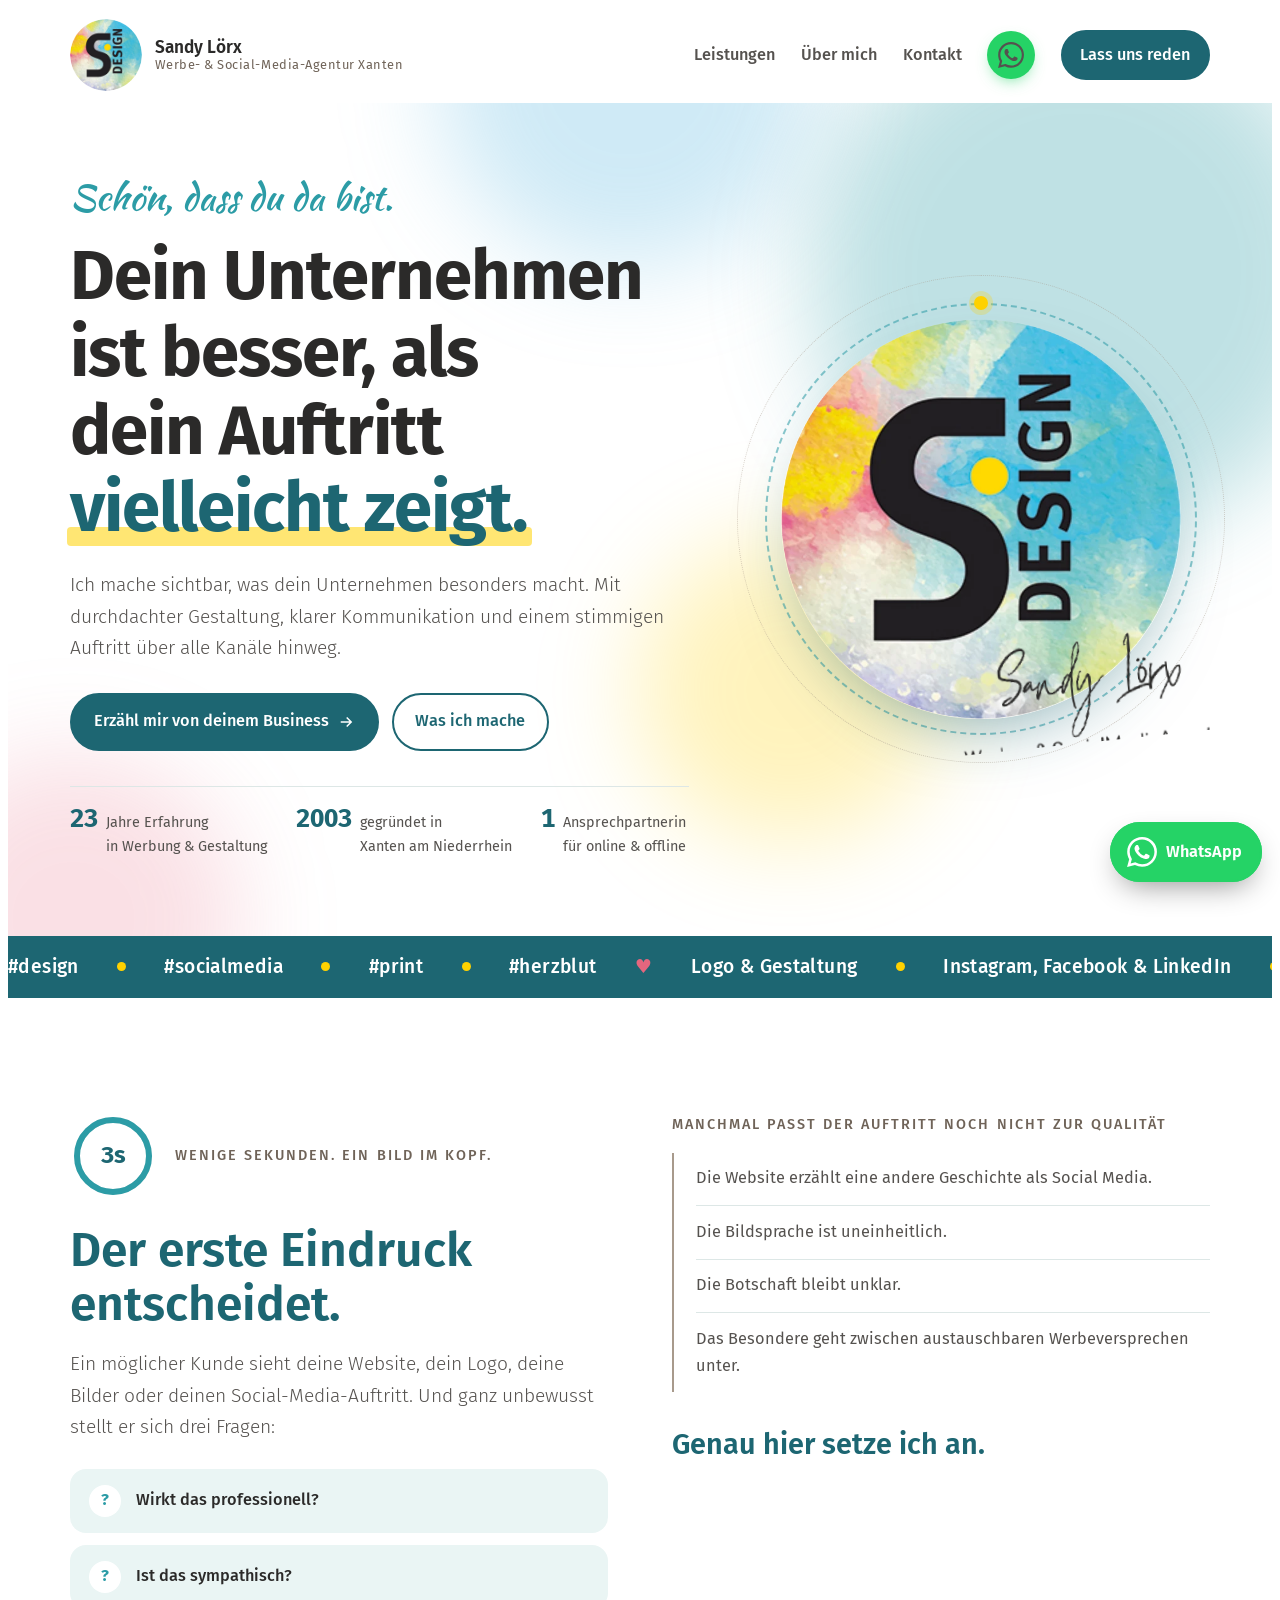
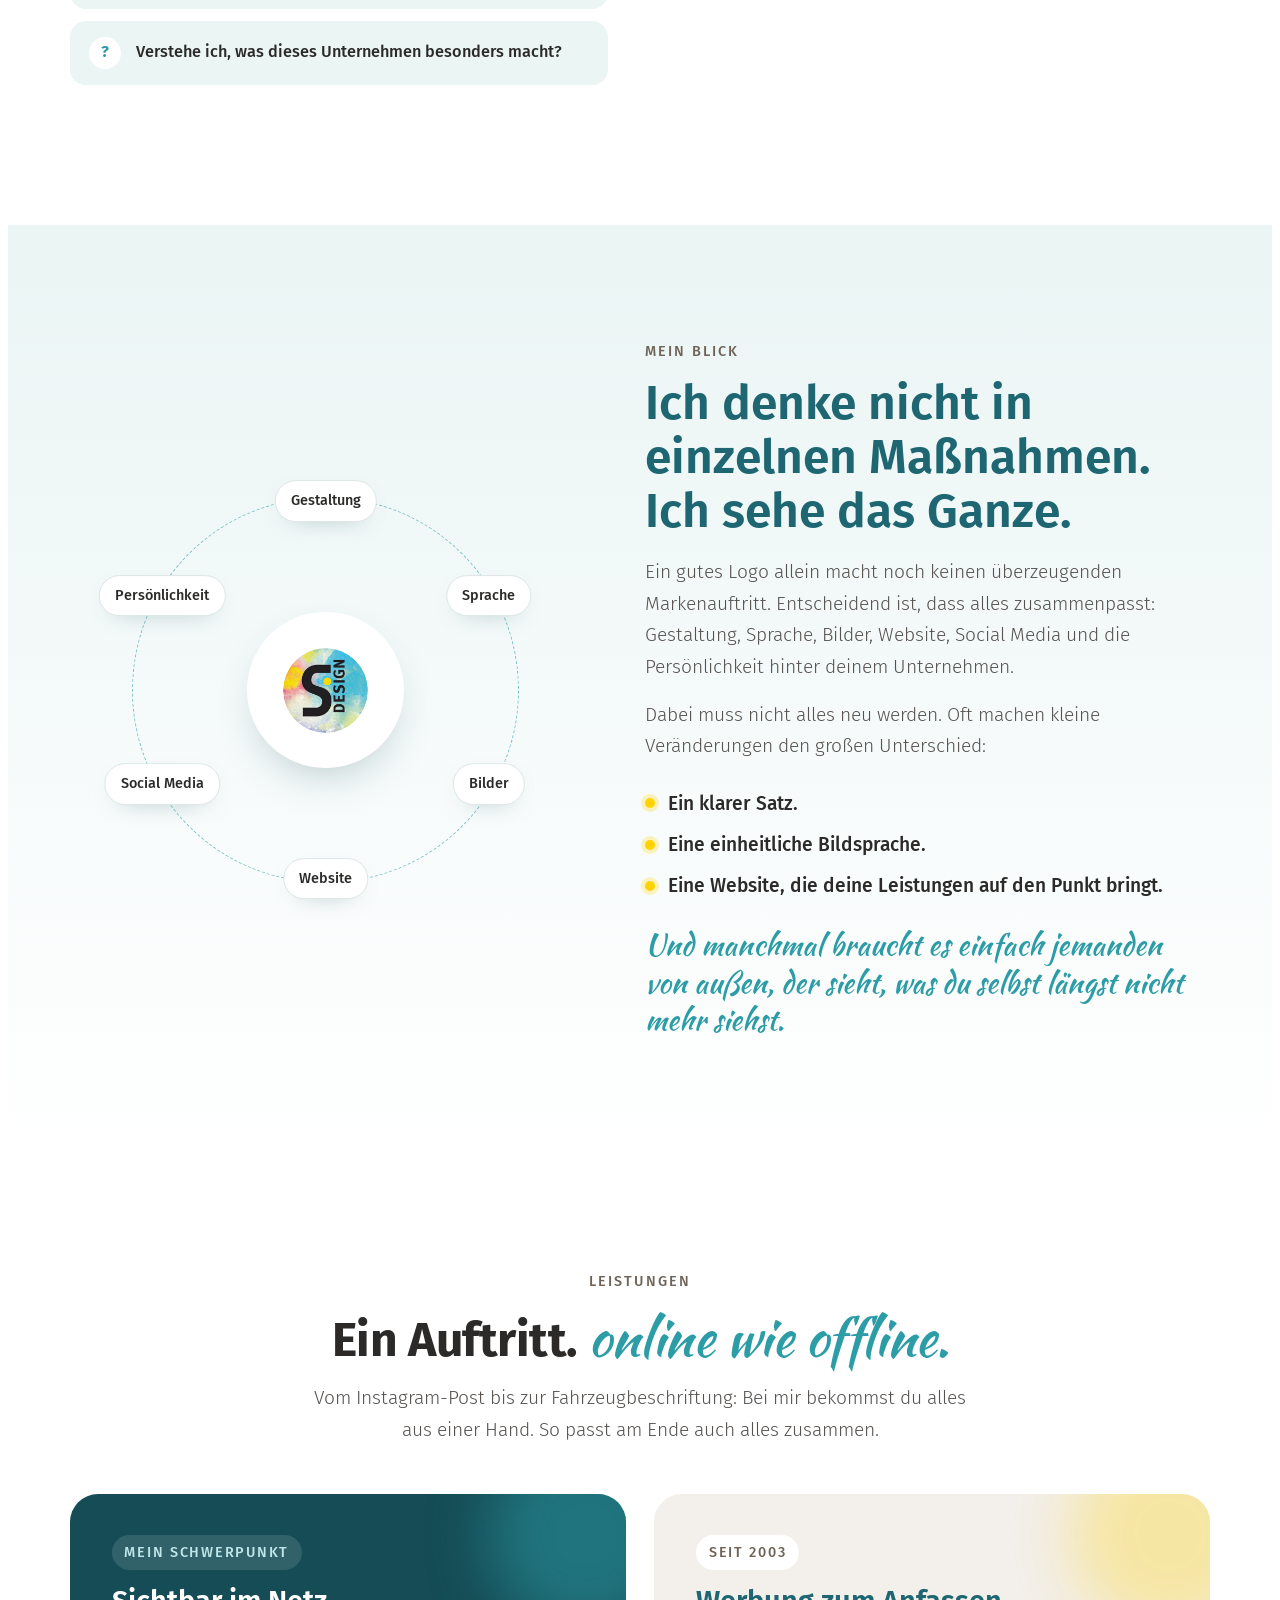
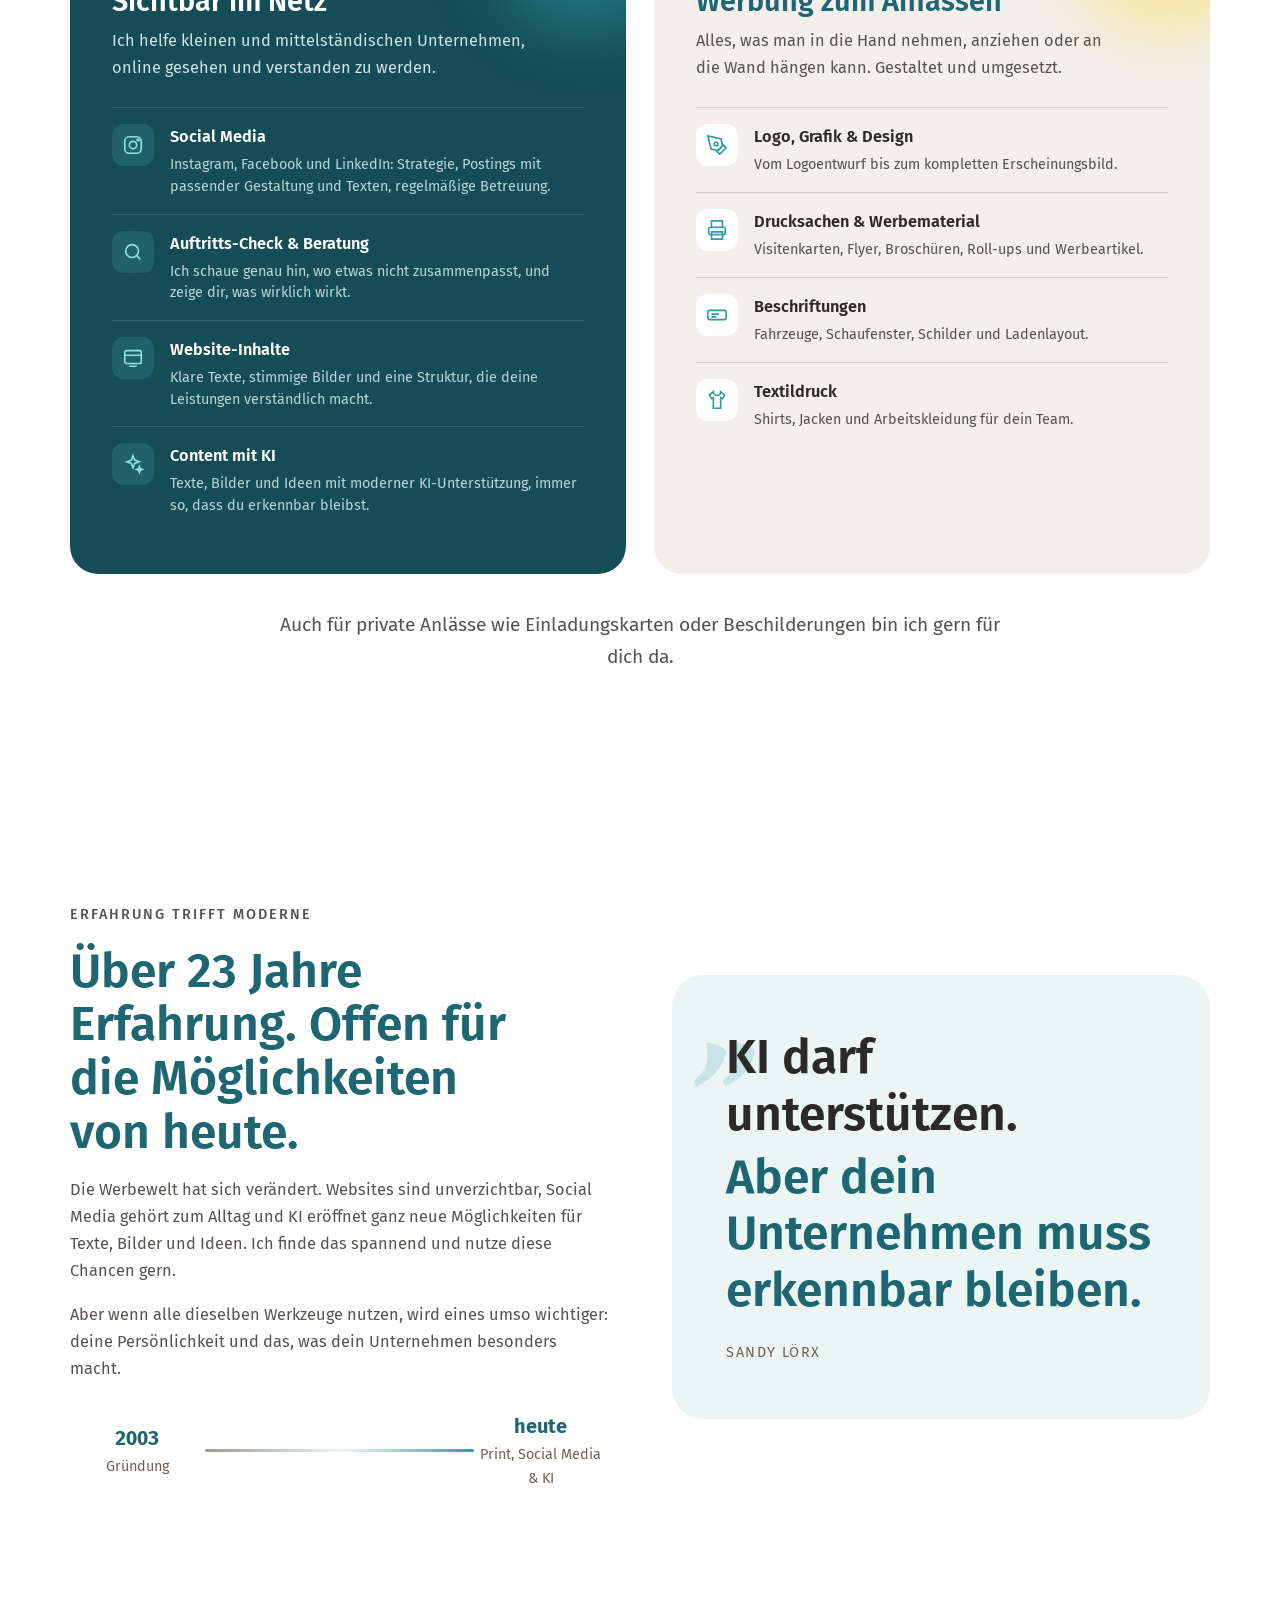
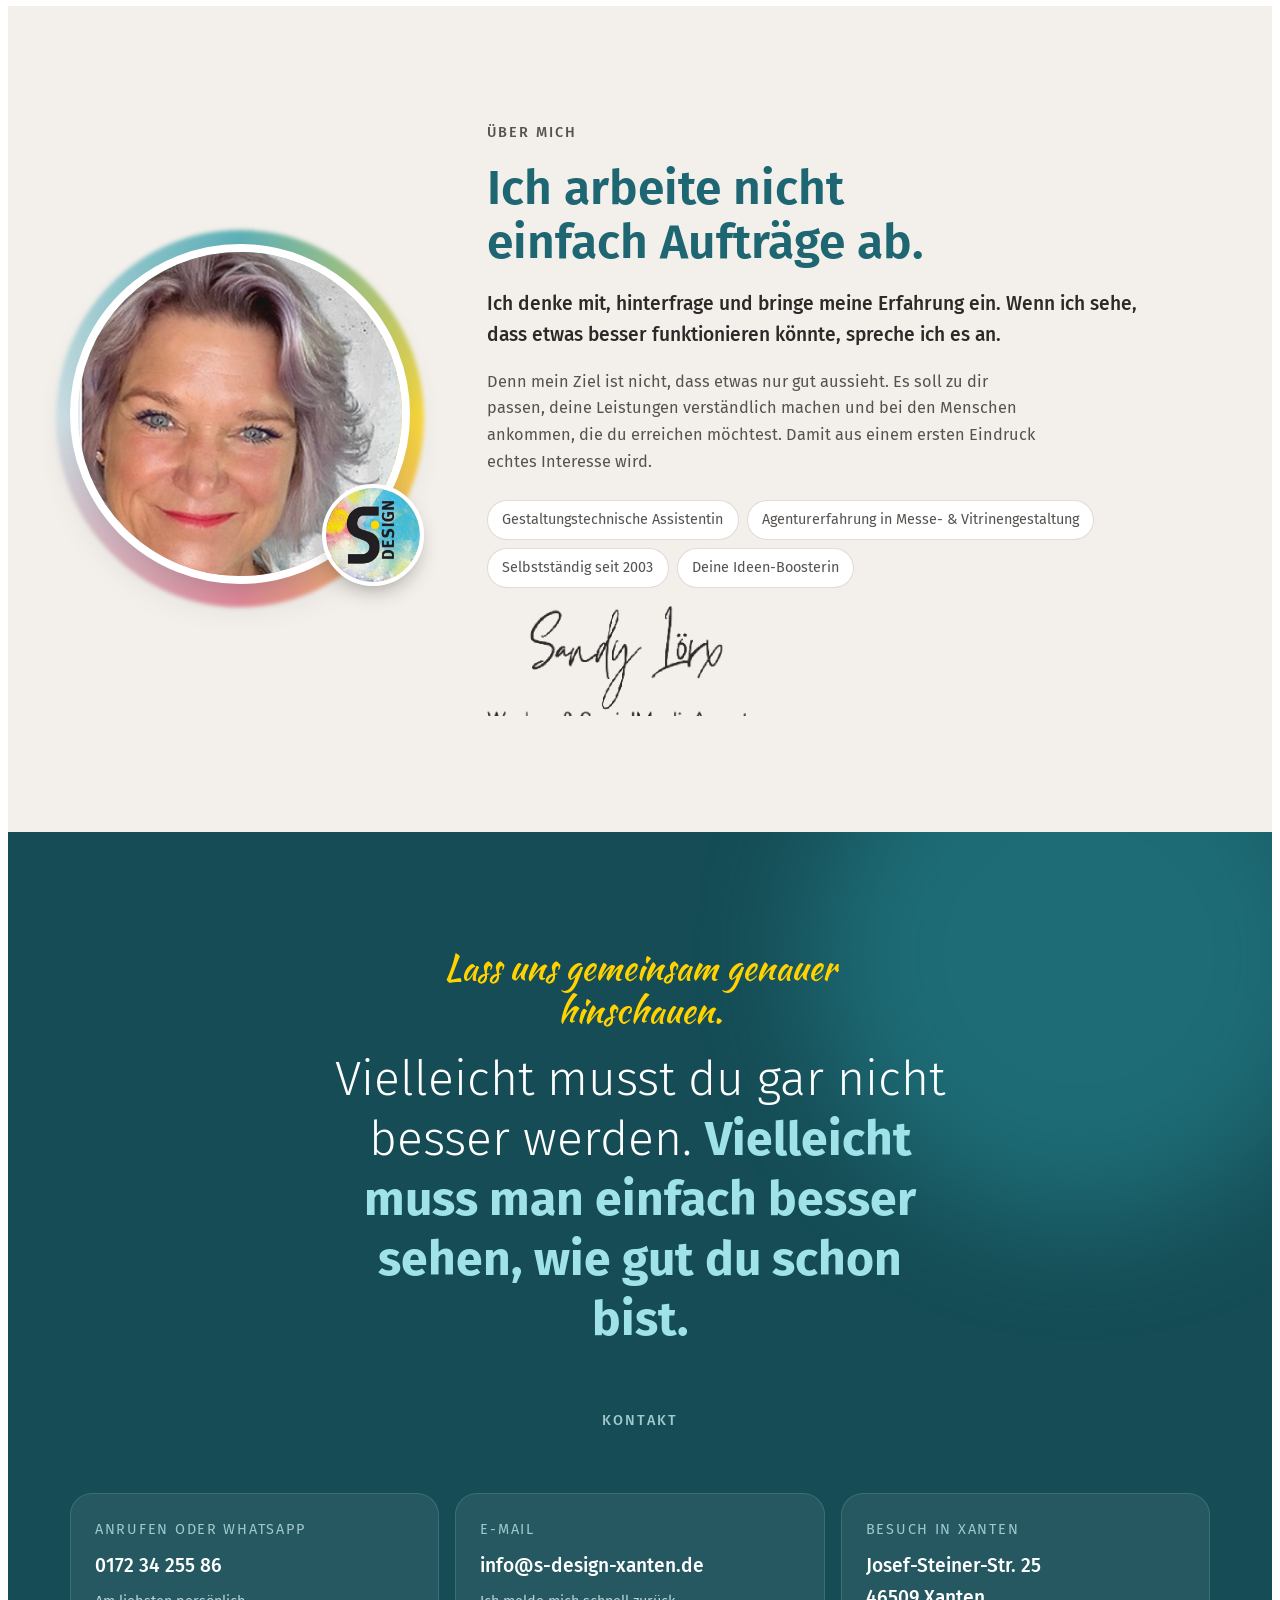
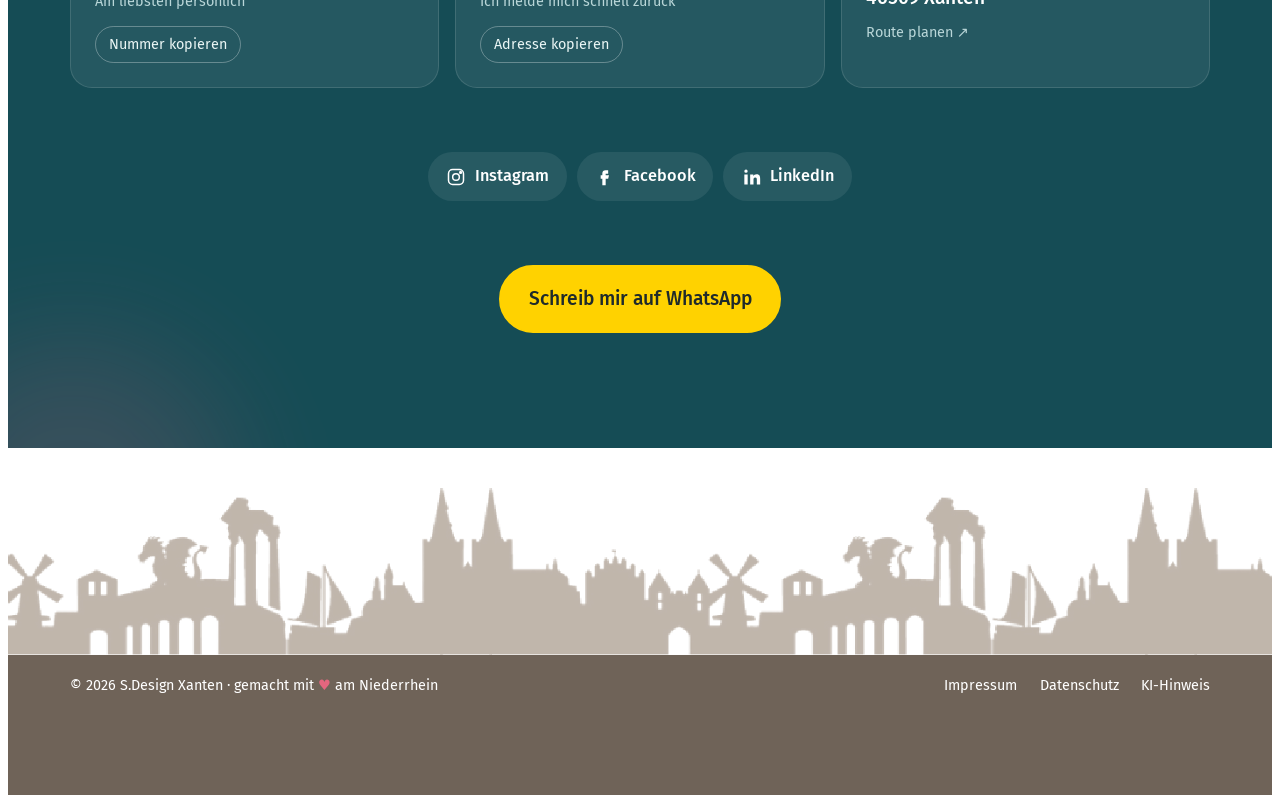
==== commit 9817616a: "WhatsApp-Blasen im mitlaufenden Header und schwebend unten rechts - grüne WhatsApp-Blase im Header a" ====
--- a/sdesign-startseite 2/index.html
+++ b/sdesign-startseite 2/index.html
@@ -20,6 +20,7 @@
       <a href="#leistungen">Leistungen</a>
       <a href="#ueber-mich">Über mich</a>
       <a href="#kontakt">Kontakt</a>
+      <a class="wa-top" href="https://wa.me/491723425586" target="_blank" rel="noopener" aria-label="Schreib mir auf WhatsApp" title="WhatsApp"><svg viewBox="0 0 24 24" fill="currentColor" aria-hidden="true"><path d="M17.472 14.382c-.297-.149-1.758-.867-2.03-.967-.273-.099-.471-.148-.67.15-.197.297-.767.966-.94 1.164-.173.199-.347.223-.644.075-.297-.15-1.255-.463-2.39-1.475-.883-.788-1.48-1.761-1.653-2.059-.173-.297-.018-.458.13-.606.134-.133.298-.347.446-.52.149-.174.198-.298.298-.497.099-.198.05-.371-.025-.52-.075-.149-.669-1.612-.916-2.207-.242-.579-.487-.5-.669-.51-.173-.008-.371-.01-.57-.01-.198 0-.52.074-.792.372-.272.297-1.04 1.016-1.04 2.479 0 1.462 1.065 2.875 1.213 3.074.149.198 2.096 3.2 5.077 4.487.709.306 1.262.489 1.694.625.712.227 1.36.195 1.871.118.571-.085 1.758-.719 2.006-1.413.248-.694.248-1.289.173-1.413-.074-.124-.272-.198-.57-.347m-5.421 7.403h-.004a9.87 9.87 0 0 1-5.031-1.378l-.361-.214-3.741.982.998-3.648-.235-.374a9.86 9.86 0 0 1-1.51-5.26c.001-5.45 4.436-9.884 9.888-9.884 2.64 0 5.122 1.03 6.988 2.898a9.825 9.825 0 0 1 2.893 6.994c-.003 5.45-4.437 9.884-9.885 9.884m8.413-18.297A11.815 11.815 0 0 0 12.05 0C5.495 0 .16 5.335.157 11.892c0 2.096.547 4.142 1.588 5.945L.057 24l6.305-1.654a11.882 11.882 0 0 0 5.683 1.448h.005c6.554 0 11.89-5.335 11.893-11.893a11.821 11.821 0 0 0-3.48-8.413z"/></svg></a>
       <a class="btn" href="#kontakt">Lass uns reden</a>
     </nav>
   </div>
@@ -248,6 +249,8 @@
 </section>
 
 </main>
+
+<a class="wa-float" href="https://wa.me/491723425586" target="_blank" rel="noopener" aria-label="Schreib mir auf WhatsApp"><svg viewBox="0 0 24 24" fill="currentColor" aria-hidden="true"><path d="M17.472 14.382c-.297-.149-1.758-.867-2.03-.967-.273-.099-.471-.148-.67.15-.197.297-.767.966-.94 1.164-.173.199-.347.223-.644.075-.297-.15-1.255-.463-2.39-1.475-.883-.788-1.48-1.761-1.653-2.059-.173-.297-.018-.458.13-.606.134-.133.298-.347.446-.52.149-.174.198-.298.298-.497.099-.198.05-.371-.025-.52-.075-.149-.669-1.612-.916-2.207-.242-.579-.487-.5-.669-.51-.173-.008-.371-.01-.57-.01-.198 0-.52.074-.792.372-.272.297-1.04 1.016-1.04 2.479 0 1.462 1.065 2.875 1.213 3.074.149.198 2.096 3.2 5.077 4.487.709.306 1.262.489 1.694.625.712.227 1.36.195 1.871.118.571-.085 1.758-.719 2.006-1.413.248-.694.248-1.289.173-1.413-.074-.124-.272-.198-.57-.347m-5.421 7.403h-.004a9.87 9.87 0 0 1-5.031-1.378l-.361-.214-3.741.982.998-3.648-.235-.374a9.86 9.86 0 0 1-1.51-5.26c.001-5.45 4.436-9.884 9.888-9.884 2.64 0 5.122 1.03 6.988 2.898a9.825 9.825 0 0 1 2.893 6.994c-.003 5.45-4.437 9.884-9.885 9.884m8.413-18.297A11.815 11.815 0 0 0 12.05 0C5.495 0 .16 5.335.157 11.892c0 2.096.547 4.142 1.588 5.945L.057 24l6.305-1.654a11.882 11.882 0 0 0 5.683 1.448h.005c6.554 0 11.89-5.335 11.893-11.893a11.821 11.821 0 0 0-3.48-8.413z"/></svg><span>WhatsApp</span></a>
 
 <footer>
   <div class="skyline" role="img" aria-label="Silhouette von Xanten mit Dom, Windmühle und Römertempel"></div>
--- a/sdesign-startseite 2/assets/style.css
+++ b/sdesign-startseite 2/assets/style.css
@@ -319,6 +319,22 @@
 .legal-page .todo{background:color-mix(in srgb,var(--sun) 45%,transparent);color:var(--ink);padding:0 .3em;border-radius:4px}
 .foot nav a[aria-current="page"]{text-decoration:underline;text-decoration-color:var(--sun);text-underline-offset:4px}
 
+/* WhatsApp: Blase im (mitlaufenden) Header und schwebende Blase unten rechts */
+.wa-top,.wa-float{display:inline-flex;align-items:center;justify-content:center;background:#25D366;color:#FFFFFF;text-decoration:none;border-radius:999px;transition:transform .25s ease,box-shadow .25s ease,background .25s}
+.wa-top:hover,.wa-float:hover{background:#1EBE5A;transform:translateY(-2px)}
+.wa-top{width:48px;height:48px;flex:none;box-shadow:0 6px 16px -6px rgba(37,211,102,.7)}
+.wa-top svg{width:26px;height:26px}
+.wa-float{position:fixed;z-index:55;right:max(18px,env(safe-area-inset-right,0px));bottom:max(18px,env(safe-area-inset-bottom,0px));gap:.55rem;height:60px;min-width:60px;padding:0 1.25rem 0 1.1rem;font-weight:600;box-shadow:0 12px 30px -10px rgba(0,0,0,.45)}
+.wa-float svg{width:30px;height:30px}
+.wa-float::before{content:"";position:absolute;inset:0;border-radius:inherit;border:2px solid #25D366;animation:waPulse 2.4s ease-out infinite;pointer-events:none}
+@keyframes waPulse{0%{transform:scale(1);opacity:.8}70%,100%{transform:scale(1.35);opacity:0}}
+@media (max-width:860px){.wa-float{padding:0;width:60px}.wa-float span{display:none}}
+@media (max-width:860px){.nav a.wa-top{display:inline-flex}}
+.foot{padding-bottom:calc(78px + env(safe-area-inset-bottom,0px))} /* Platz, damit die schwebende Blase keine Footer-Links verdeckt */
+.top .btn,.brand b{white-space:nowrap}
+@media (max-width:420px){.top .wrap{gap:.6rem}.nav{gap:.5rem}.wa-top{width:42px;height:42px}.wa-top svg{width:24px;height:24px}.top .btn{padding:.65rem .95rem;font-size:.92rem}.brand{gap:.55rem}.brand img{width:50px;height:50px}}
+@media (max-width:360px){.brand span{display:none}}
+
 /* Scroll-Animationen: nur wo der Browser sie kann, Inhalte bleiben sonst sichtbar */
 @supports (animation-timeline: view()){
   .reveal{animation:fadeUp linear both;animation-timeline:view();animation-range:entry 0% entry 55%}
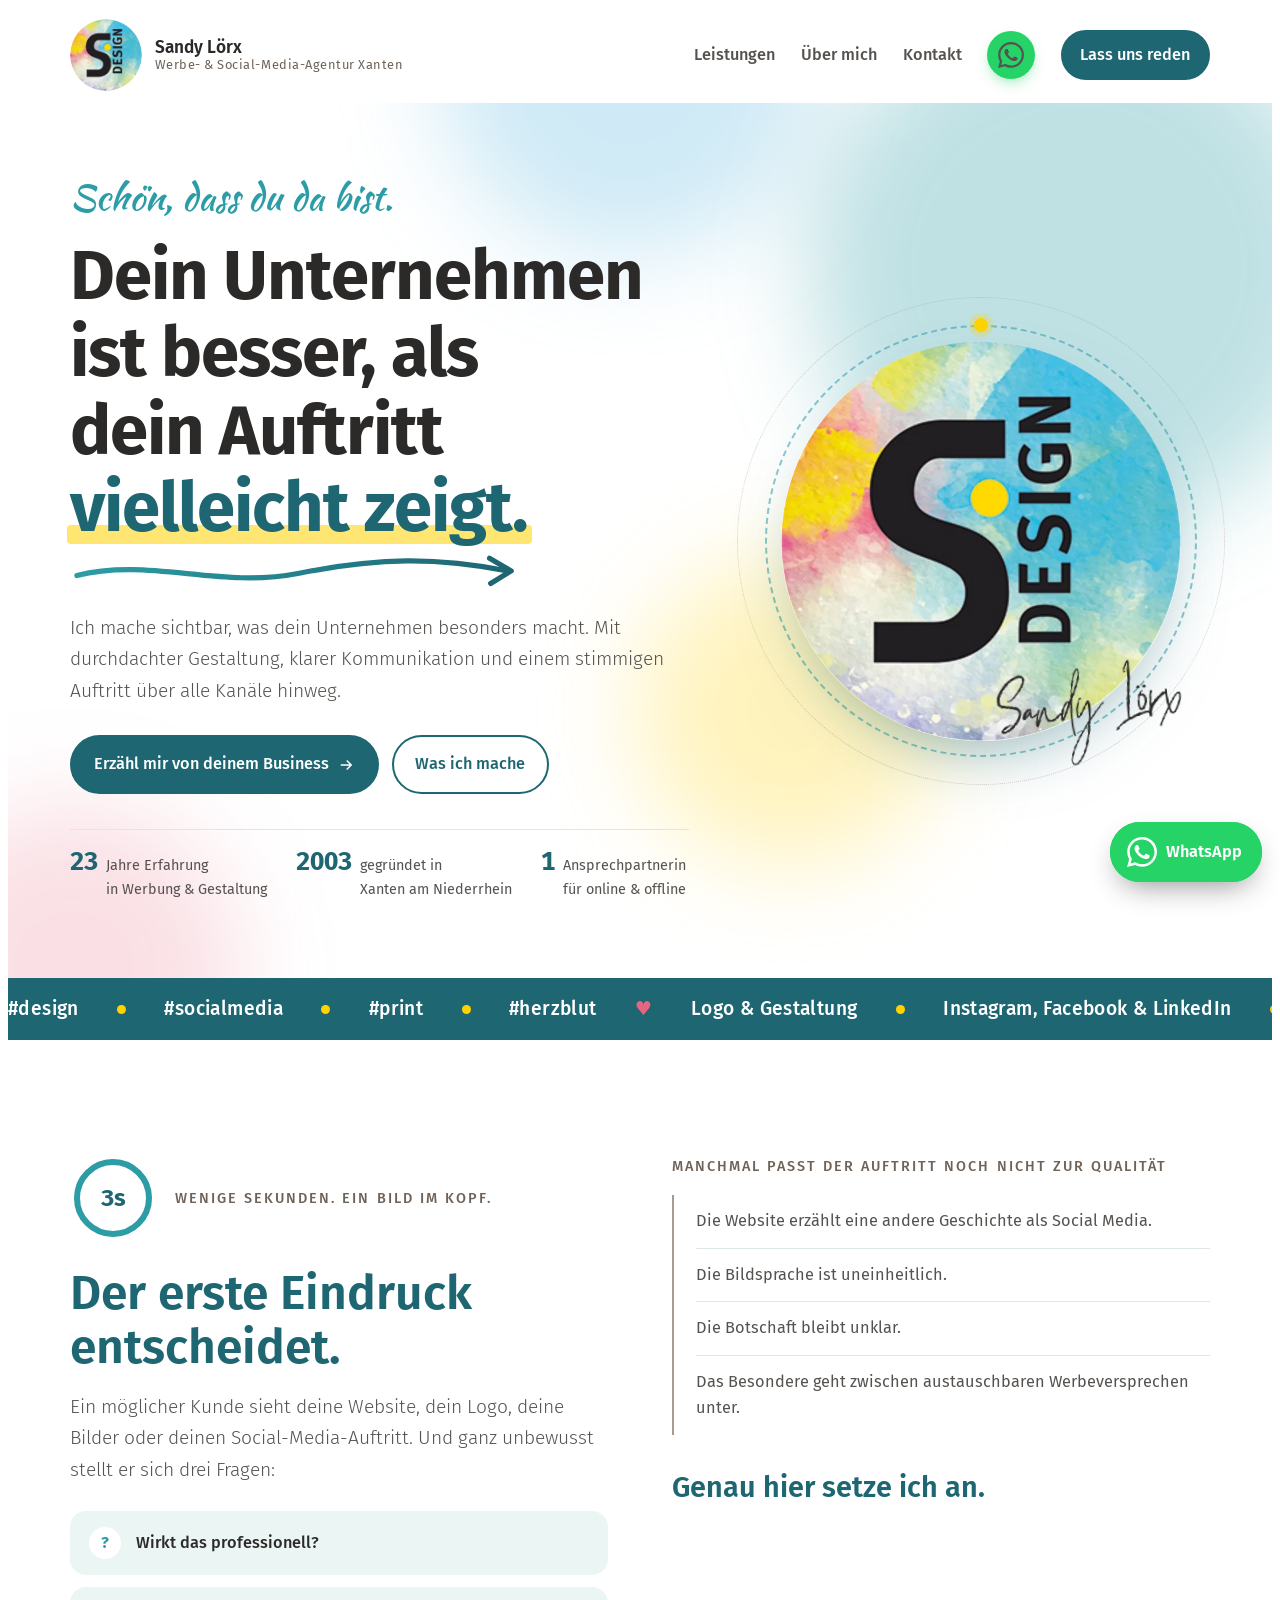
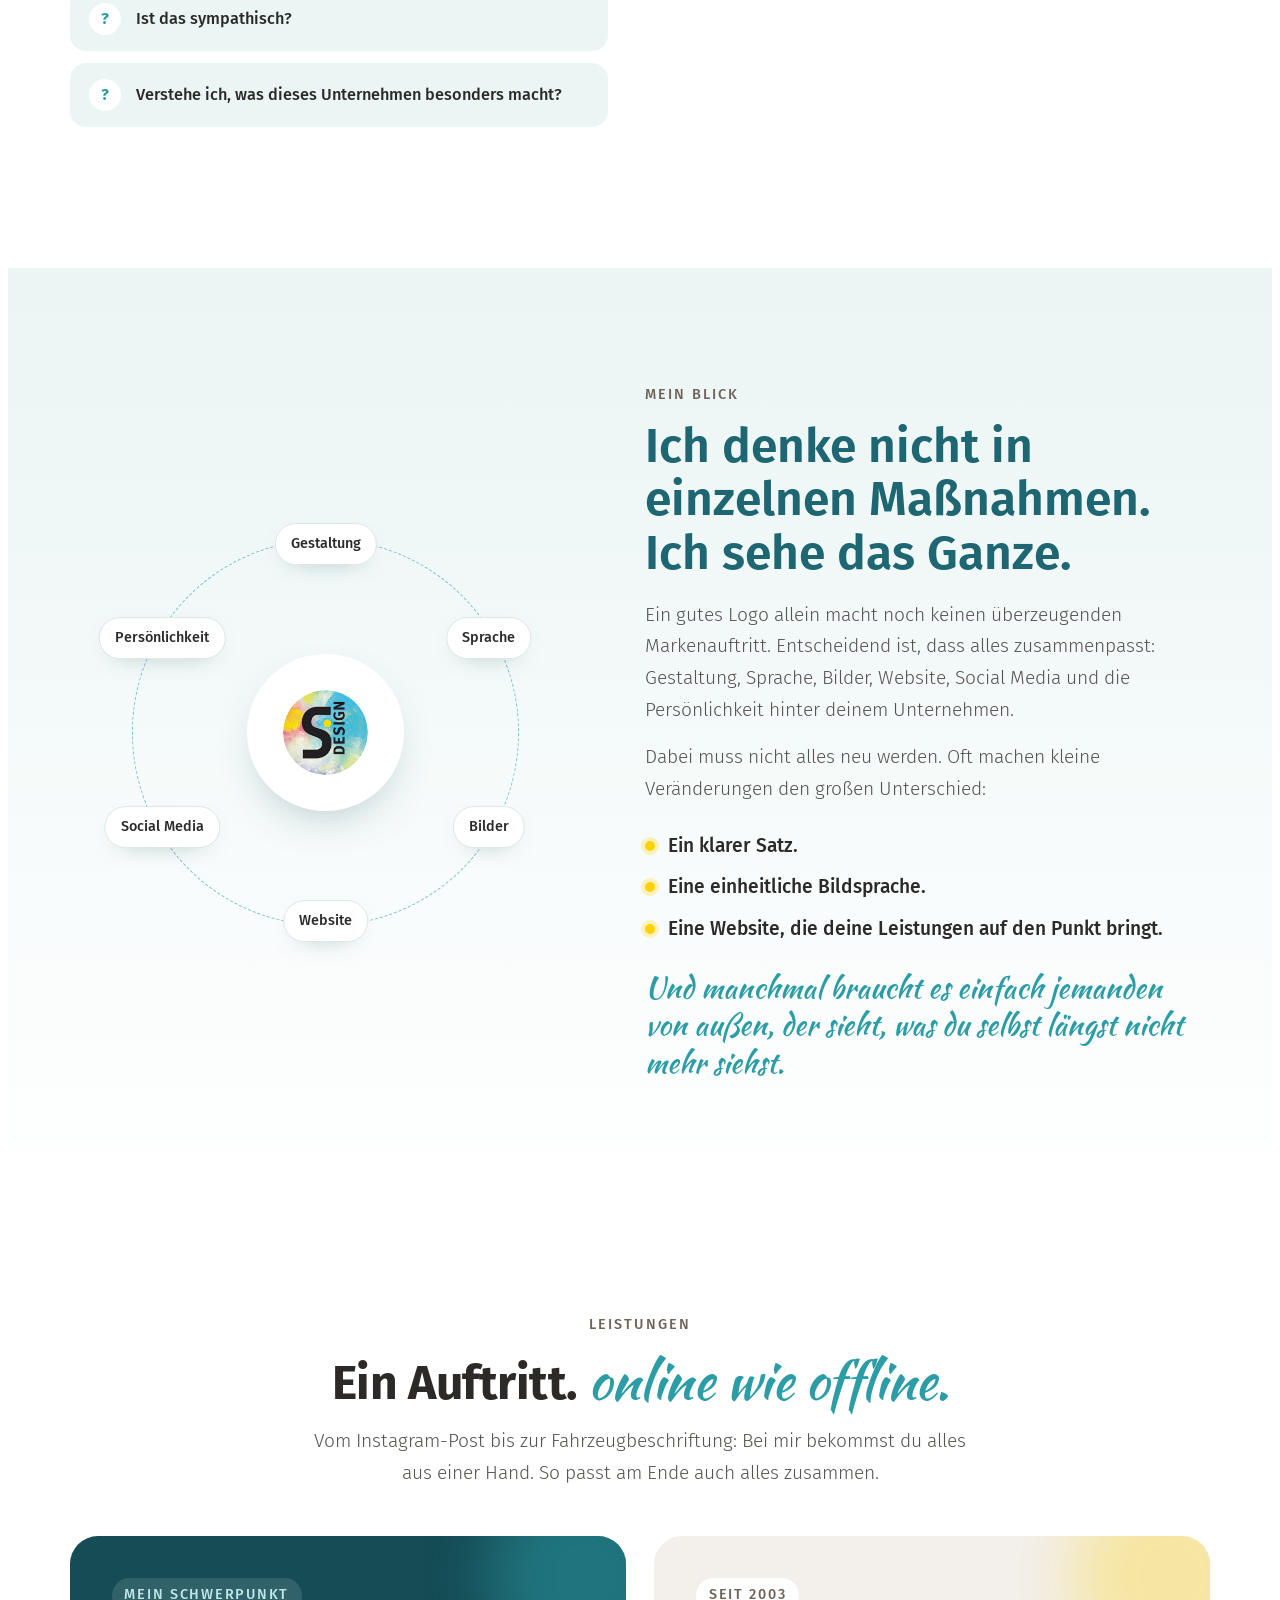
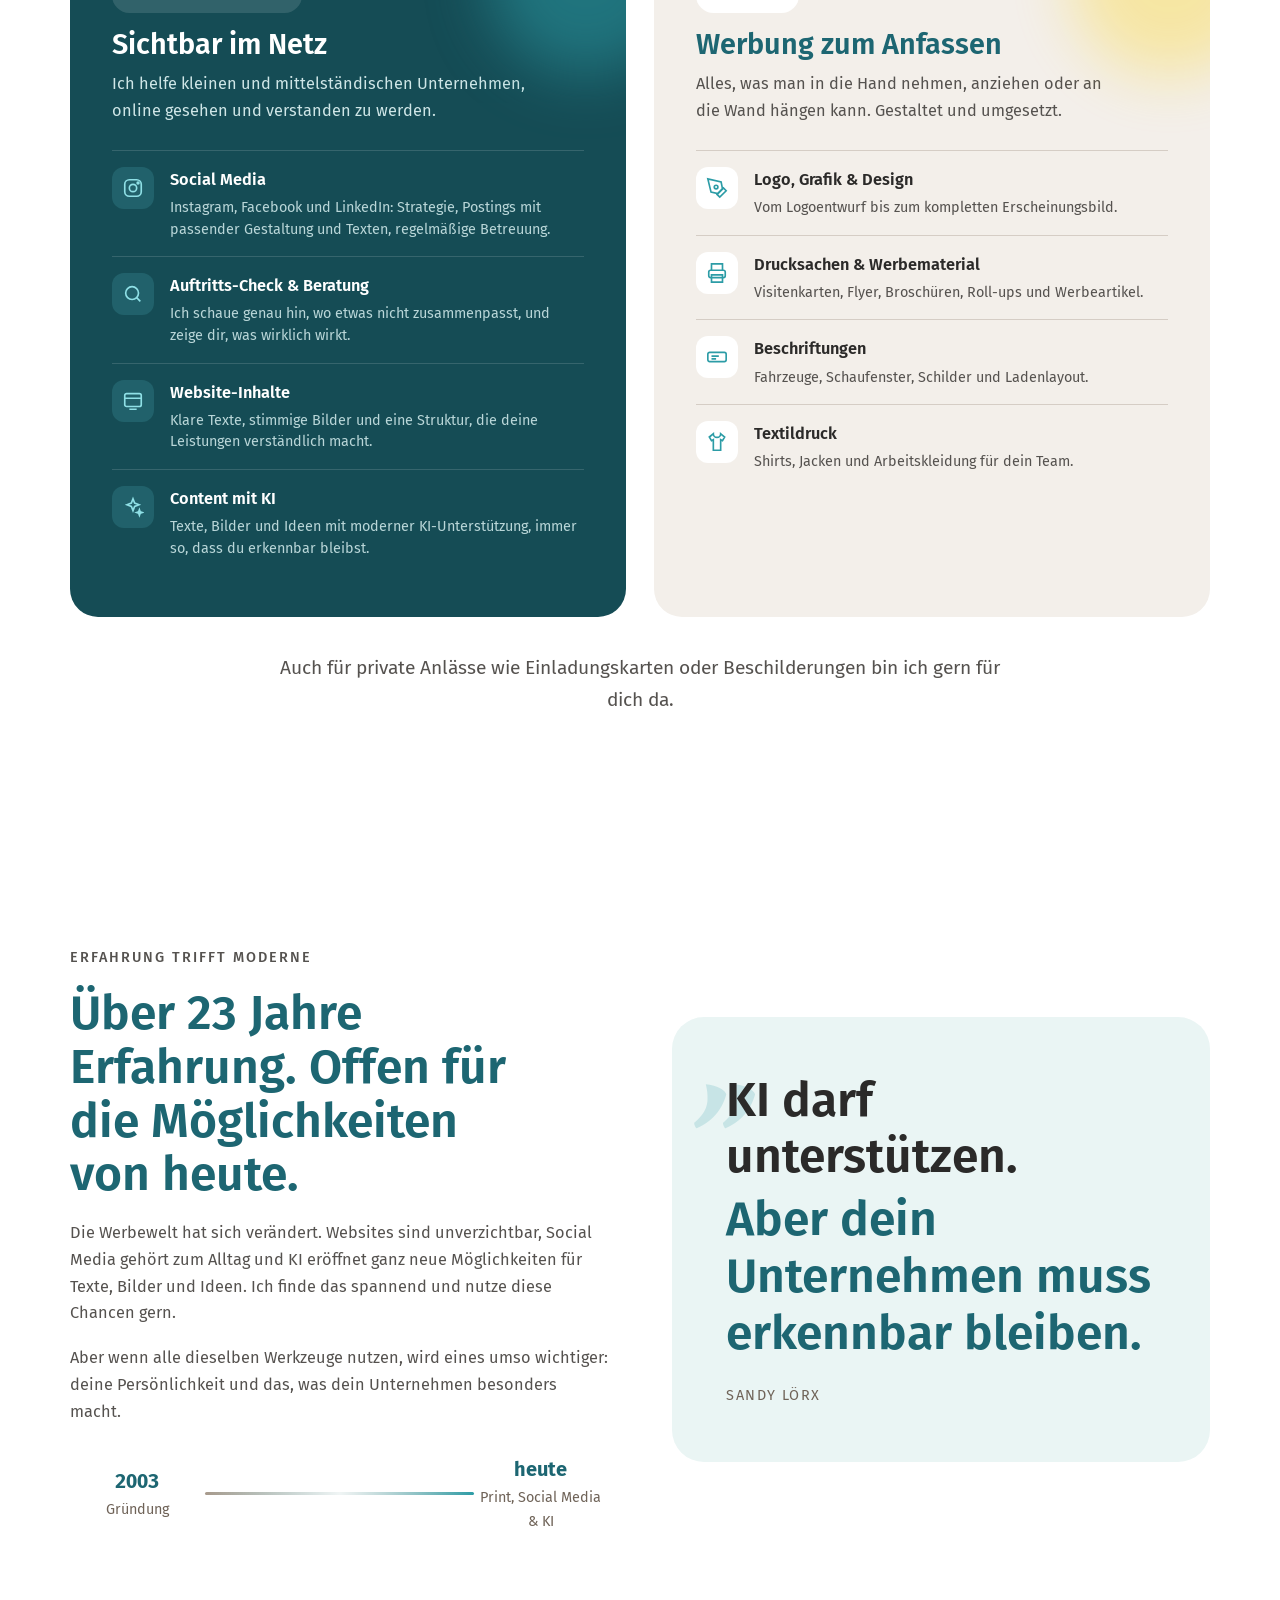
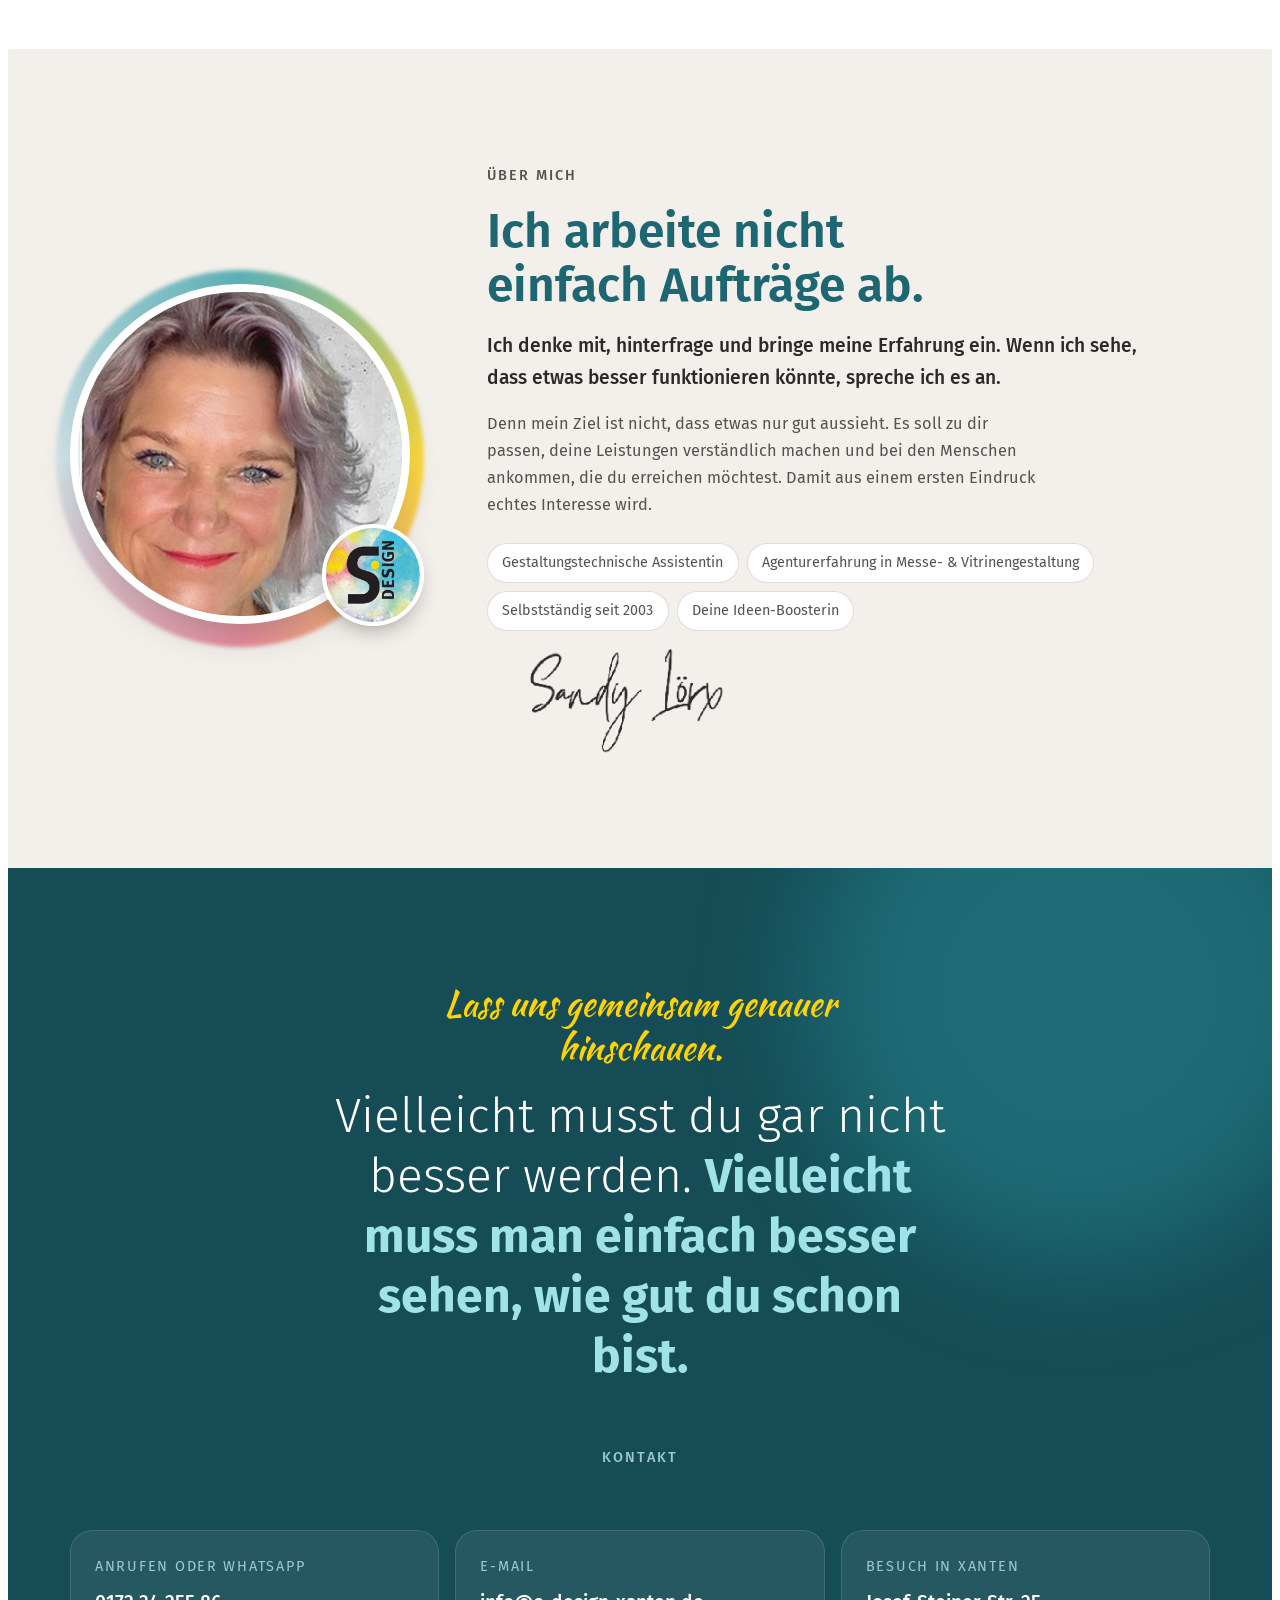
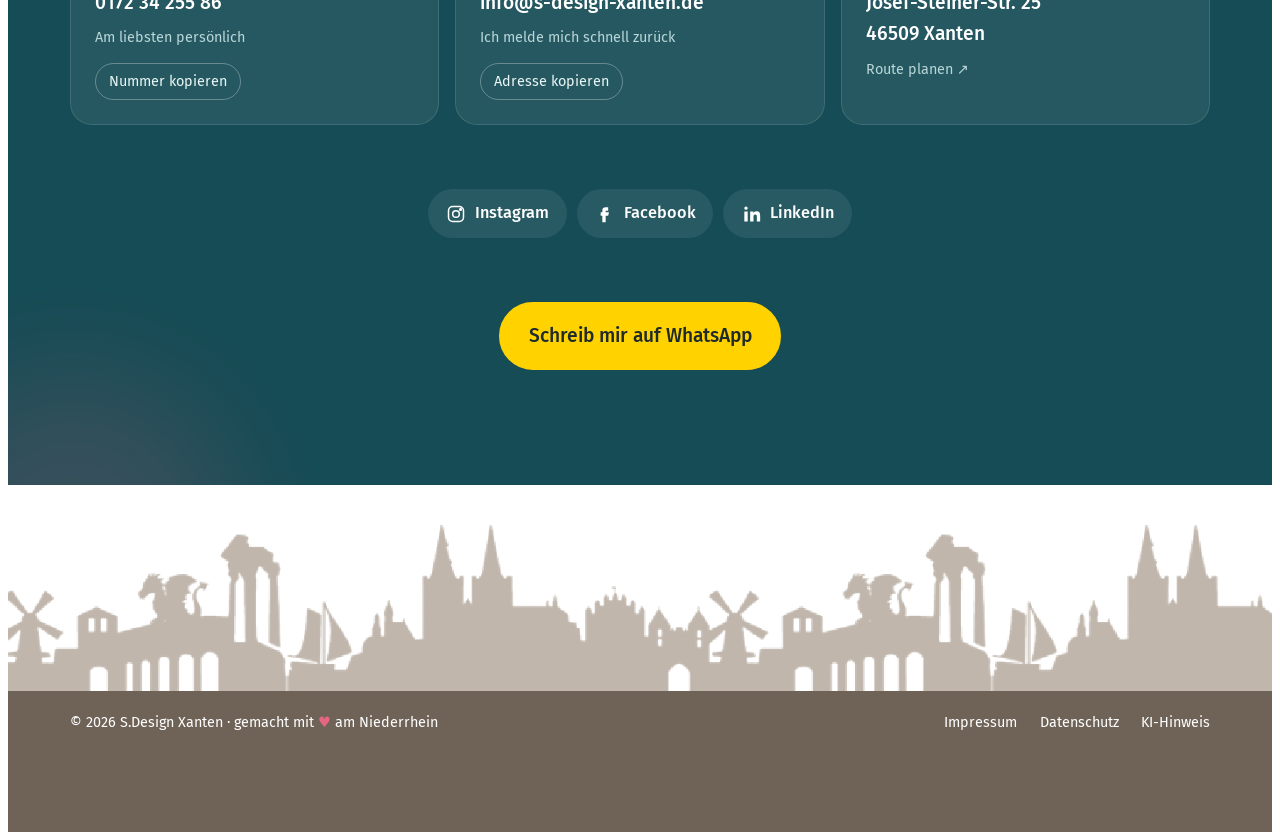
==== commit e2b8e939: "Hero: animierter Schwung-Pfeil unter „vielleicht zeigt.“ Pfeil zeichnet sich beim Laden, danach läuf" ====
--- a/sdesign-startseite 2/index.html
+++ b/sdesign-startseite 2/index.html
@@ -34,7 +34,7 @@
   <div class="wrap hero-grid">
     <div class="hero-copy">
       <p class="hello">Schön, dass du da bist.</p>
-      <h1 id="hero-title">Dein Unternehmen ist besser, als dein Auftritt <em>vielleicht zeigt.</em></h1>
+      <h1 id="hero-title">Dein Unternehmen ist besser, als dein Auftritt <em>vielleicht zeigt.<svg class="swoosh" viewBox="0 0 400 40" aria-hidden="true" focusable="false"><defs><linearGradient id="swooshGrad" x1="0" x2="1" y1="0" y2="0"><stop offset="0" stop-color="var(--tuerkis)"/><stop offset="1" stop-color="var(--petrol)"/></linearGradient></defs><path class="line" pathLength="1" d="M6 24 C 70 8, 130 36, 200 22 S 320 8, 382 20"/><path class="run" pathLength="1" d="M6 24 C 70 8, 130 36, 200 22 S 320 8, 382 20"/><path class="head" pathLength="1" d="M366 9 L385 20 L367 31"/></svg></em></h1>
       <p class="lead">Ich mache sichtbar, was dein Unternehmen besonders macht. Mit durchdachter Gestaltung, klarer Kommunikation und einem stimmigen Auftritt über alle Kanäle hinweg.</p>
       <div class="cta-row">
         <a class="btn" href="#kontakt">Erzähl mir von deinem Business
--- a/sdesign-startseite 2/assets/style.css
+++ b/sdesign-startseite 2/assets/style.css
@@ -111,6 +111,18 @@
 .hero h1 em::after{content:"";position:absolute;left:-.05em;right:-.05em;bottom:.04em;height:.28em;background:var(--sun);opacity:.55;z-index:-1;border-radius:4px;transform-origin:left;animation:mark 1s .9s cubic-bezier(.6,0,.2,1) both}
 @keyframes mark{from{transform:scaleX(0)}to{transform:scaleX(1)}}
 .hero .lead{font-size:var(--s-md)}
+/* Schwung-Pfeil unter „vielleicht zeigt.“: zeichnet sich, dann läuft ein Lichtpunkt entlang und die Spitze stupst nach rechts */
+.hero h1{padding-bottom:.62em}
+.hero h1 em{display:inline-block;white-space:nowrap}
+.swoosh{position:absolute;left:0;top:100%;width:100%;height:auto;aspect-ratio:10/1;margin-top:.02em;overflow:visible;pointer-events:none}
+.swoosh path{fill:none;stroke-linecap:round;stroke-linejoin:round}
+.swoosh .line{stroke:url(#swooshGrad);stroke-width:4.5;stroke-dasharray:1;stroke-dashoffset:1;animation:swDraw 1.1s 1.2s cubic-bezier(.6,0,.2,1) forwards}
+.swoosh .head{stroke:var(--petrol);stroke-width:4.5;stroke-dasharray:1;stroke-dashoffset:1;animation:swDraw .35s 2.25s ease-out forwards, swNudge 2.6s 2.8s ease-in-out infinite}
+.swoosh .run{stroke:var(--sun);stroke-width:6.5;stroke-dasharray:.1 1.2;stroke-dashoffset:.1;opacity:0;filter:drop-shadow(0 0 4px var(--sun));animation:swRun 2.6s 2.6s cubic-bezier(.45,0,.25,1) infinite}
+@keyframes swDraw{to{stroke-dashoffset:0}}
+@keyframes swRun{0%{stroke-dashoffset:.1;opacity:0}10%{opacity:1}80%{opacity:1}100%{stroke-dashoffset:-1;opacity:0}}
+@keyframes swNudge{0%,55%,100%{transform:translateX(0)}70%{transform:translateX(7px)}85%{transform:translateX(0)}}
+@media (prefers-reduced-motion: reduce){.swoosh .line,.swoosh .head{stroke-dashoffset:0}.swoosh .run{display:none}}
 .cta-row{display:flex;flex-wrap:wrap;gap:.8rem;margin-top:.4rem}
 .facts{display:flex;flex-wrap:wrap;gap:.6rem 1.8rem;margin-top:.8rem;padding-top:1.2rem;border-top:1px solid var(--line)}
 .fact{display:flex;align-items:baseline;gap:.5rem;color:var(--ink-soft);font-size:var(--s-xs)}
@@ -120,7 +132,7 @@
 .logo-stage .ring{position:absolute;inset:-4%;border-radius:50%;border:2px dashed color-mix(in srgb,var(--tuerkis) 55%,transparent);animation:spin 40s linear infinite}
 .logo-stage .ring.two{inset:-11%;border:1px solid color-mix(in srgb,var(--taupe) 45%,transparent);border-style:dotted;animation-duration:70s;animation-direction:reverse}
 .logo-stage .big{position:absolute;inset:0;width:100%;height:100%;border-radius:50%;box-shadow:0 30px 70px -30px rgba(29,102,114,.6);animation:pop 1.1s cubic-bezier(.2,1.2,.3,1) both, bob 7s 1.2s ease-in-out infinite}
-.logo-stage .sig{position:absolute;right:-6%;bottom:-6%;width:62%;aspect-ratio:575/244;background:var(--ink);-webkit-mask:url(signatur.png) center/contain no-repeat;mask:url(signatur.png) center/contain no-repeat;transform:rotate(-6deg);filter:drop-shadow(0 2px 0 var(--paper))}
+.logo-stage .sig{position:absolute;right:-6%;bottom:-6%;width:62%;aspect-ratio:575/231;background:var(--ink);-webkit-mask:url(signatur.png) center/contain no-repeat;mask:url(signatur.png) center/contain no-repeat;transform:rotate(-6deg);filter:drop-shadow(0 2px 0 var(--paper))}
 .orbit-dot{position:absolute;inset:-4%;animation:spin 14s linear infinite}
 .orbit-dot::before{content:"";position:absolute;top:-7px;left:50%;width:14px;height:14px;margin-left:-7px;border-radius:50%;background:var(--sun);box-shadow:0 0 0 5px color-mix(in srgb,var(--sun) 25%,transparent)}
 @keyframes spin{to{transform:rotate(360deg)}}
@@ -259,7 +271,7 @@
 .about-copy h2{font-size:var(--s-xl)}
 .about-copy p{color:var(--ink-soft);max-width:62ch}
 .about-copy .strong{color:var(--ink);font-weight:500;font-size:var(--s-md)}
-.sign{width:min(260px,70%);aspect-ratio:575/244;background:var(--ink);-webkit-mask:url(signatur.png) left center/contain no-repeat;mask:url(signatur.png) left center/contain no-repeat}
+.sign{width:min(260px,70%);aspect-ratio:575/231;background:var(--ink);-webkit-mask:url(signatur.png) left center/contain no-repeat;mask:url(signatur.png) left center/contain no-repeat}
 .creds{display:flex;flex-wrap:wrap;gap:.5rem;margin-top:.4rem}
 .creds span{padding:.45rem .9rem;border-radius:999px;background:var(--paper);font-size:var(--s-xs);color:var(--ink-soft);border:1px solid color-mix(in srgb,var(--taupe) 35%,transparent)}
 @media (max-width:760px){.about-grid{grid-template-columns:1fr;justify-items:center}.about-copy{justify-items:start}}
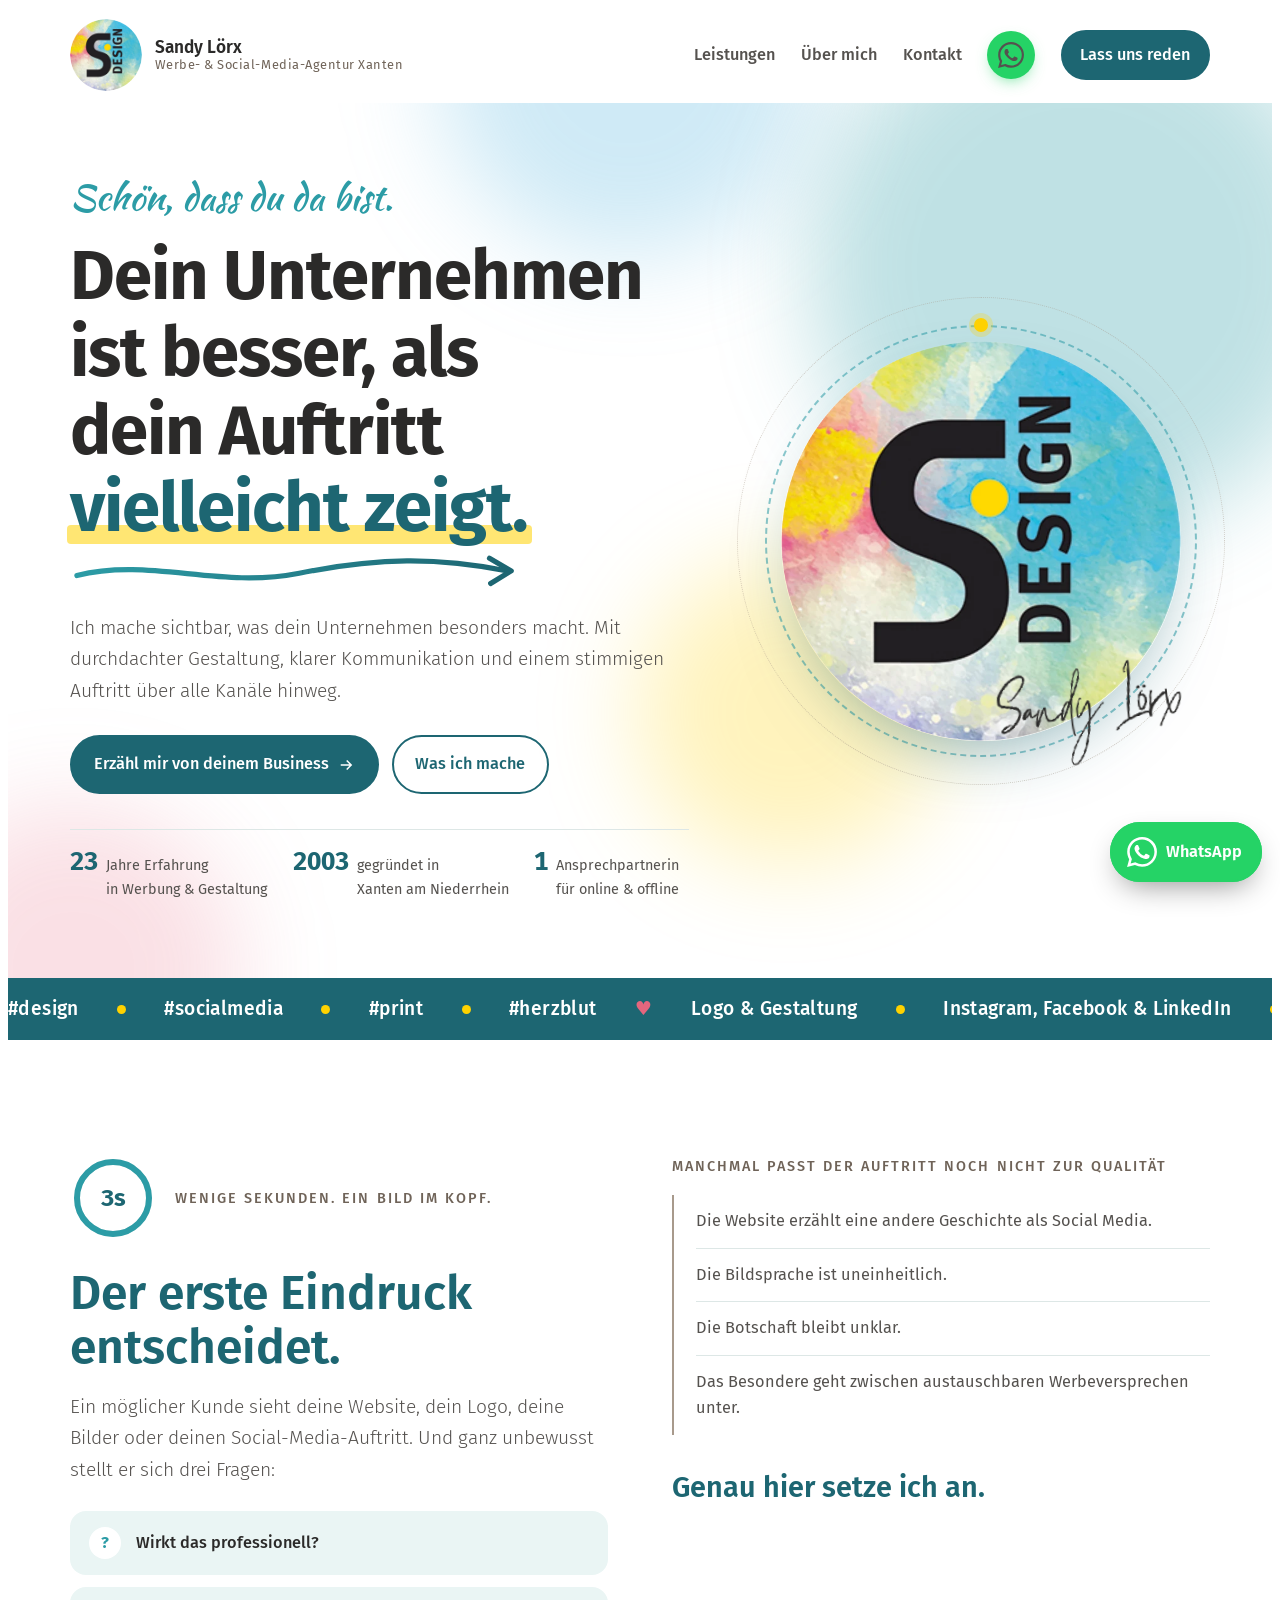
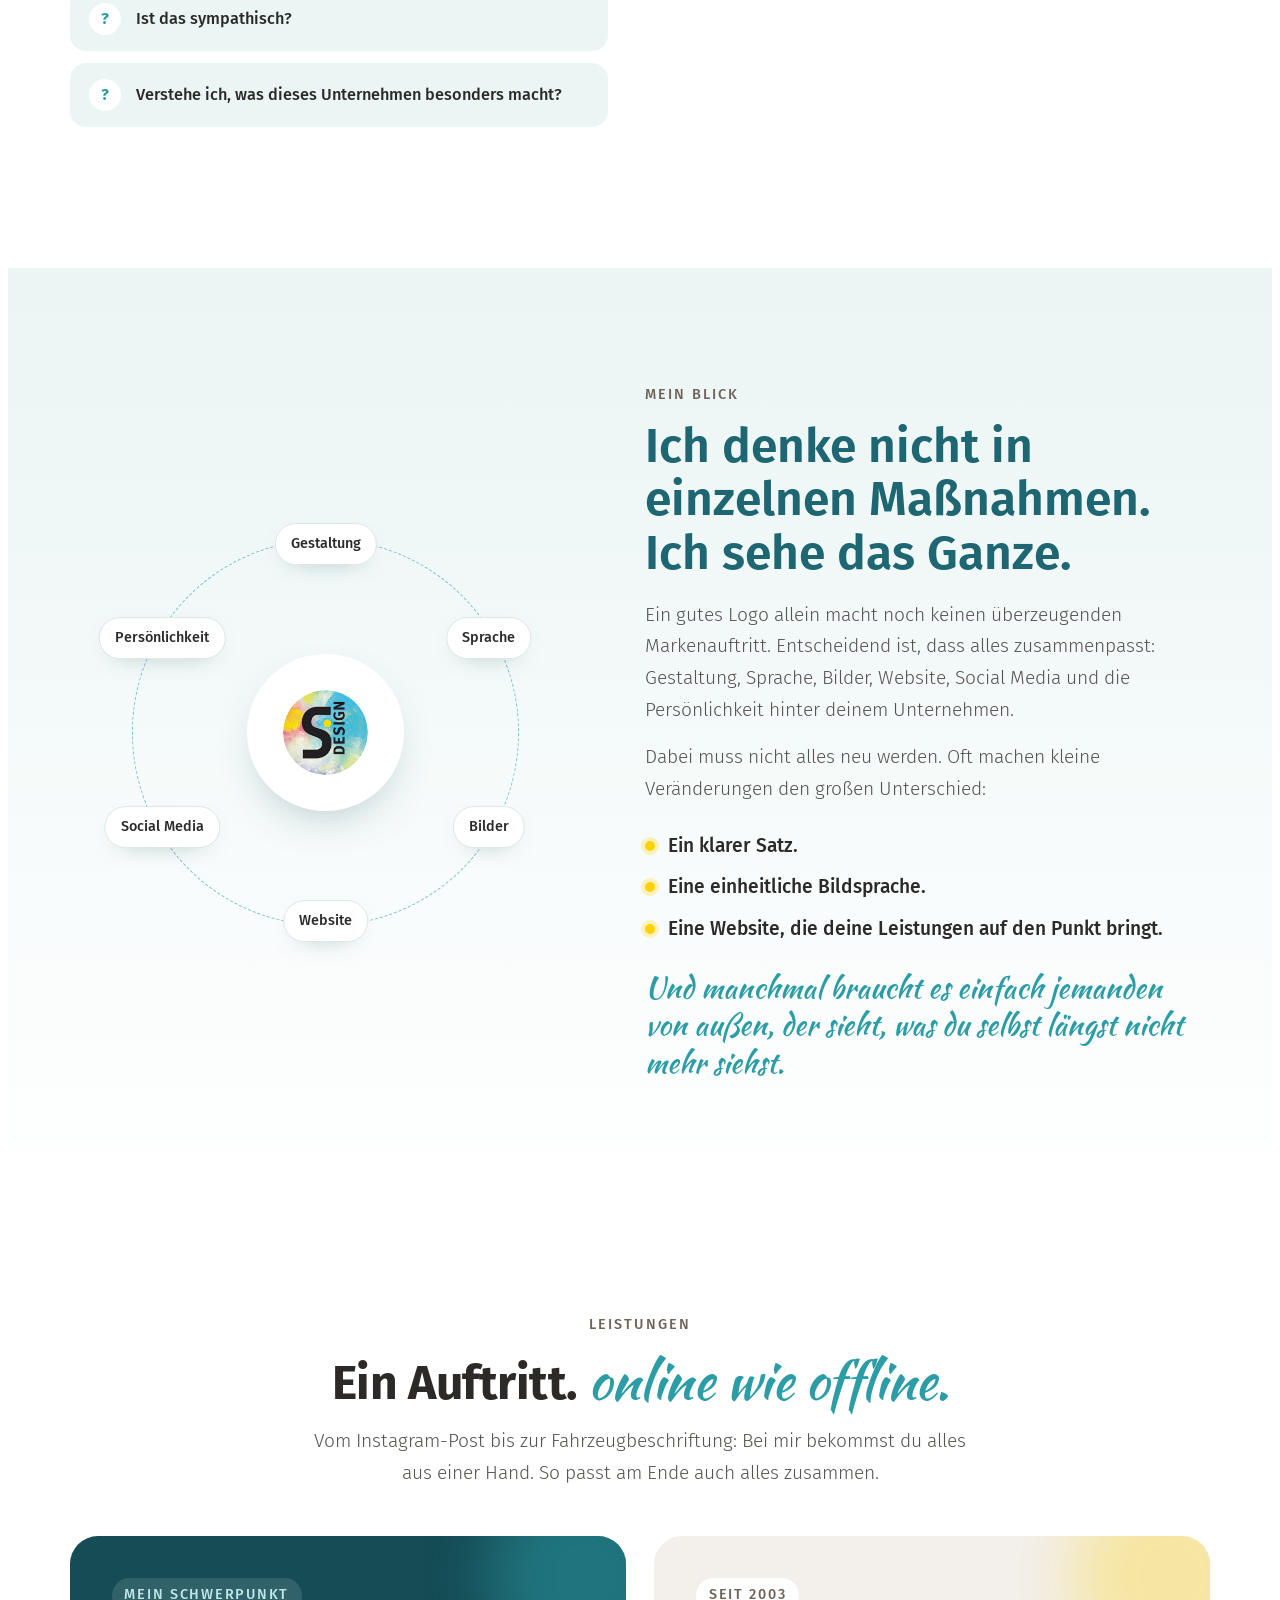
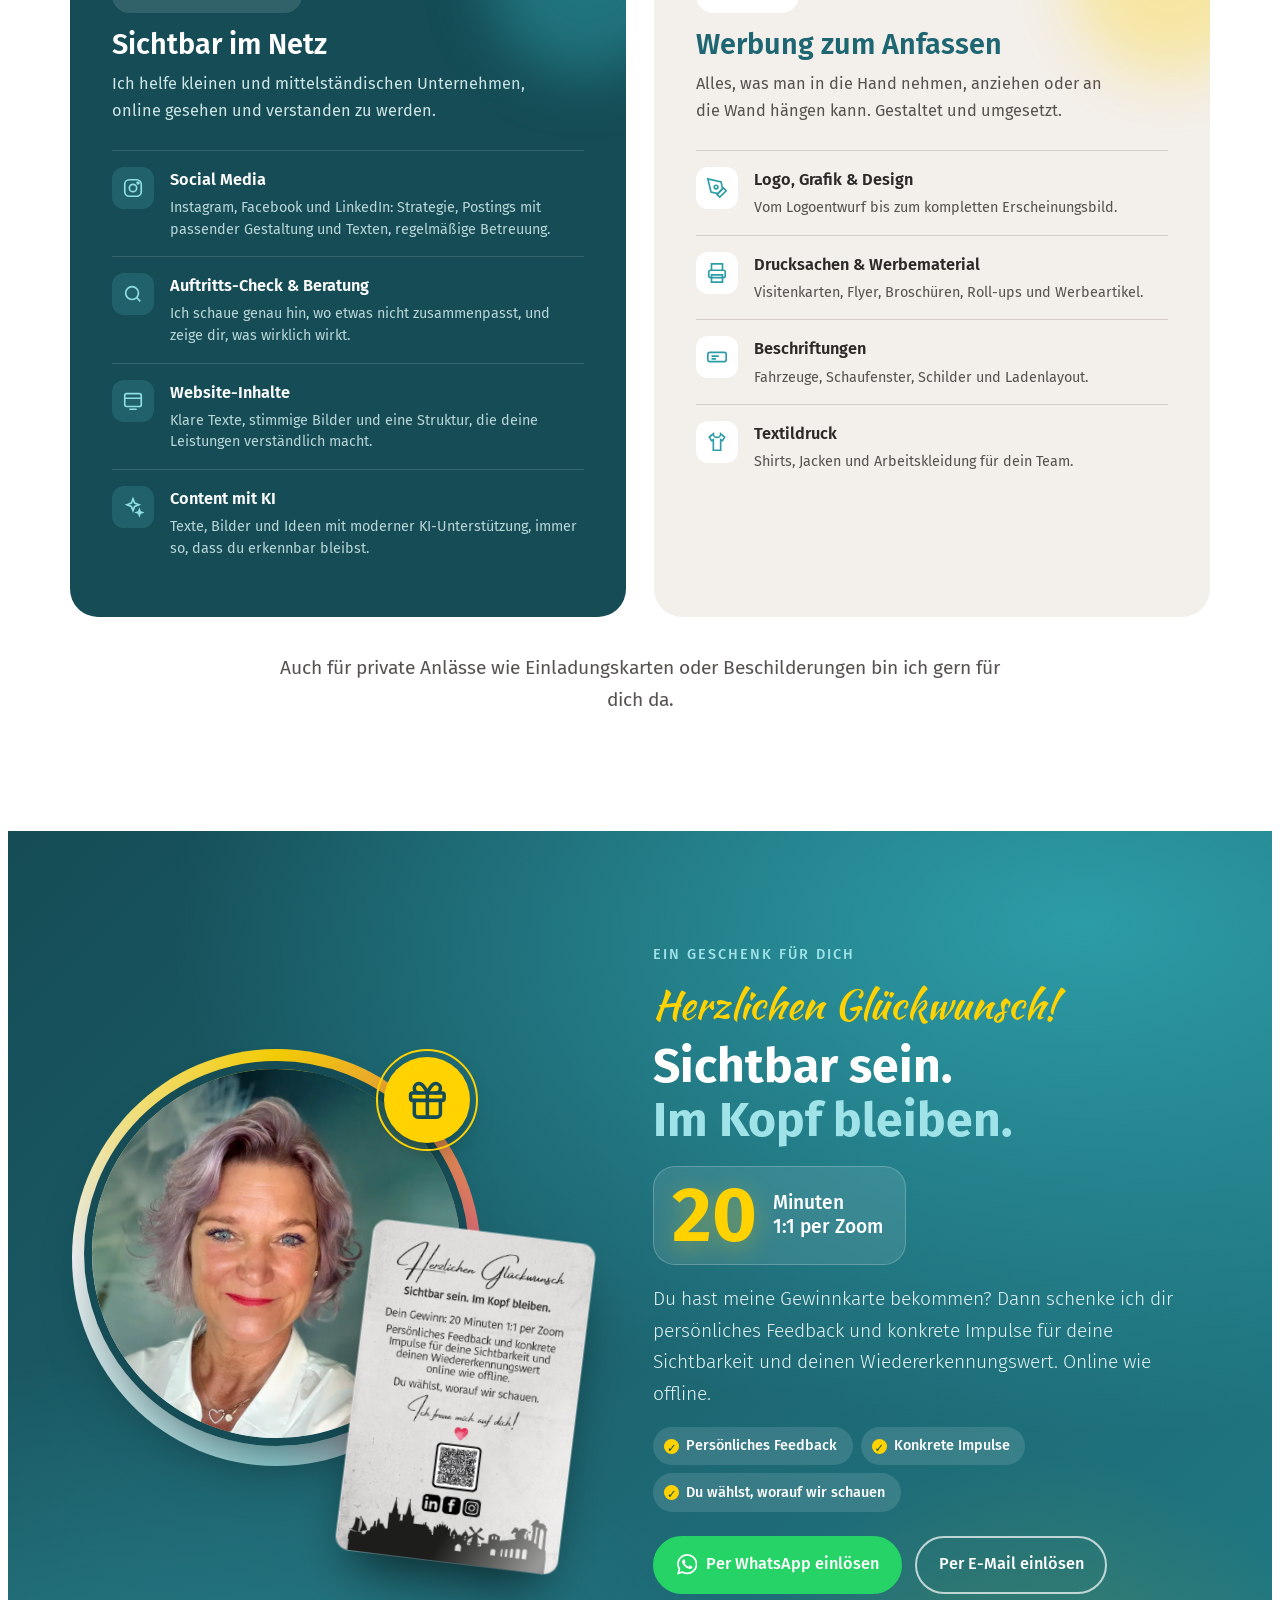
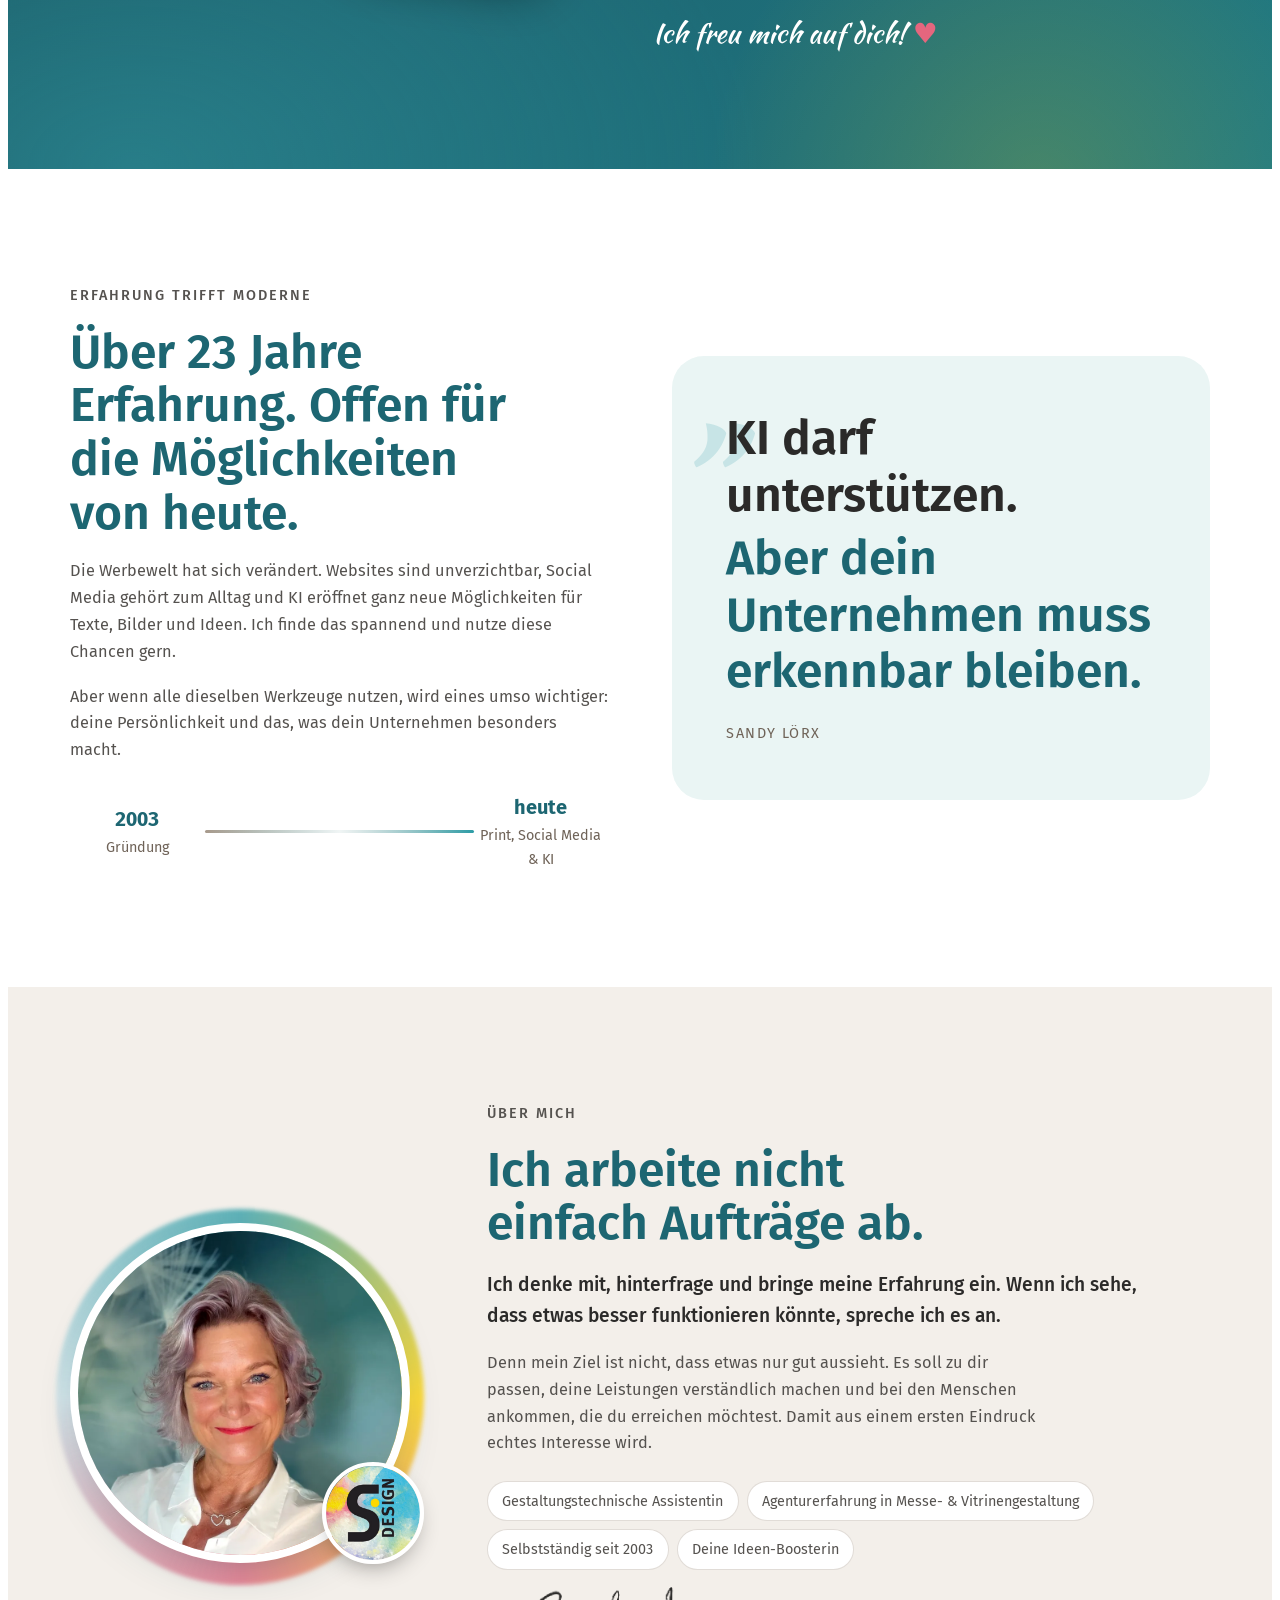
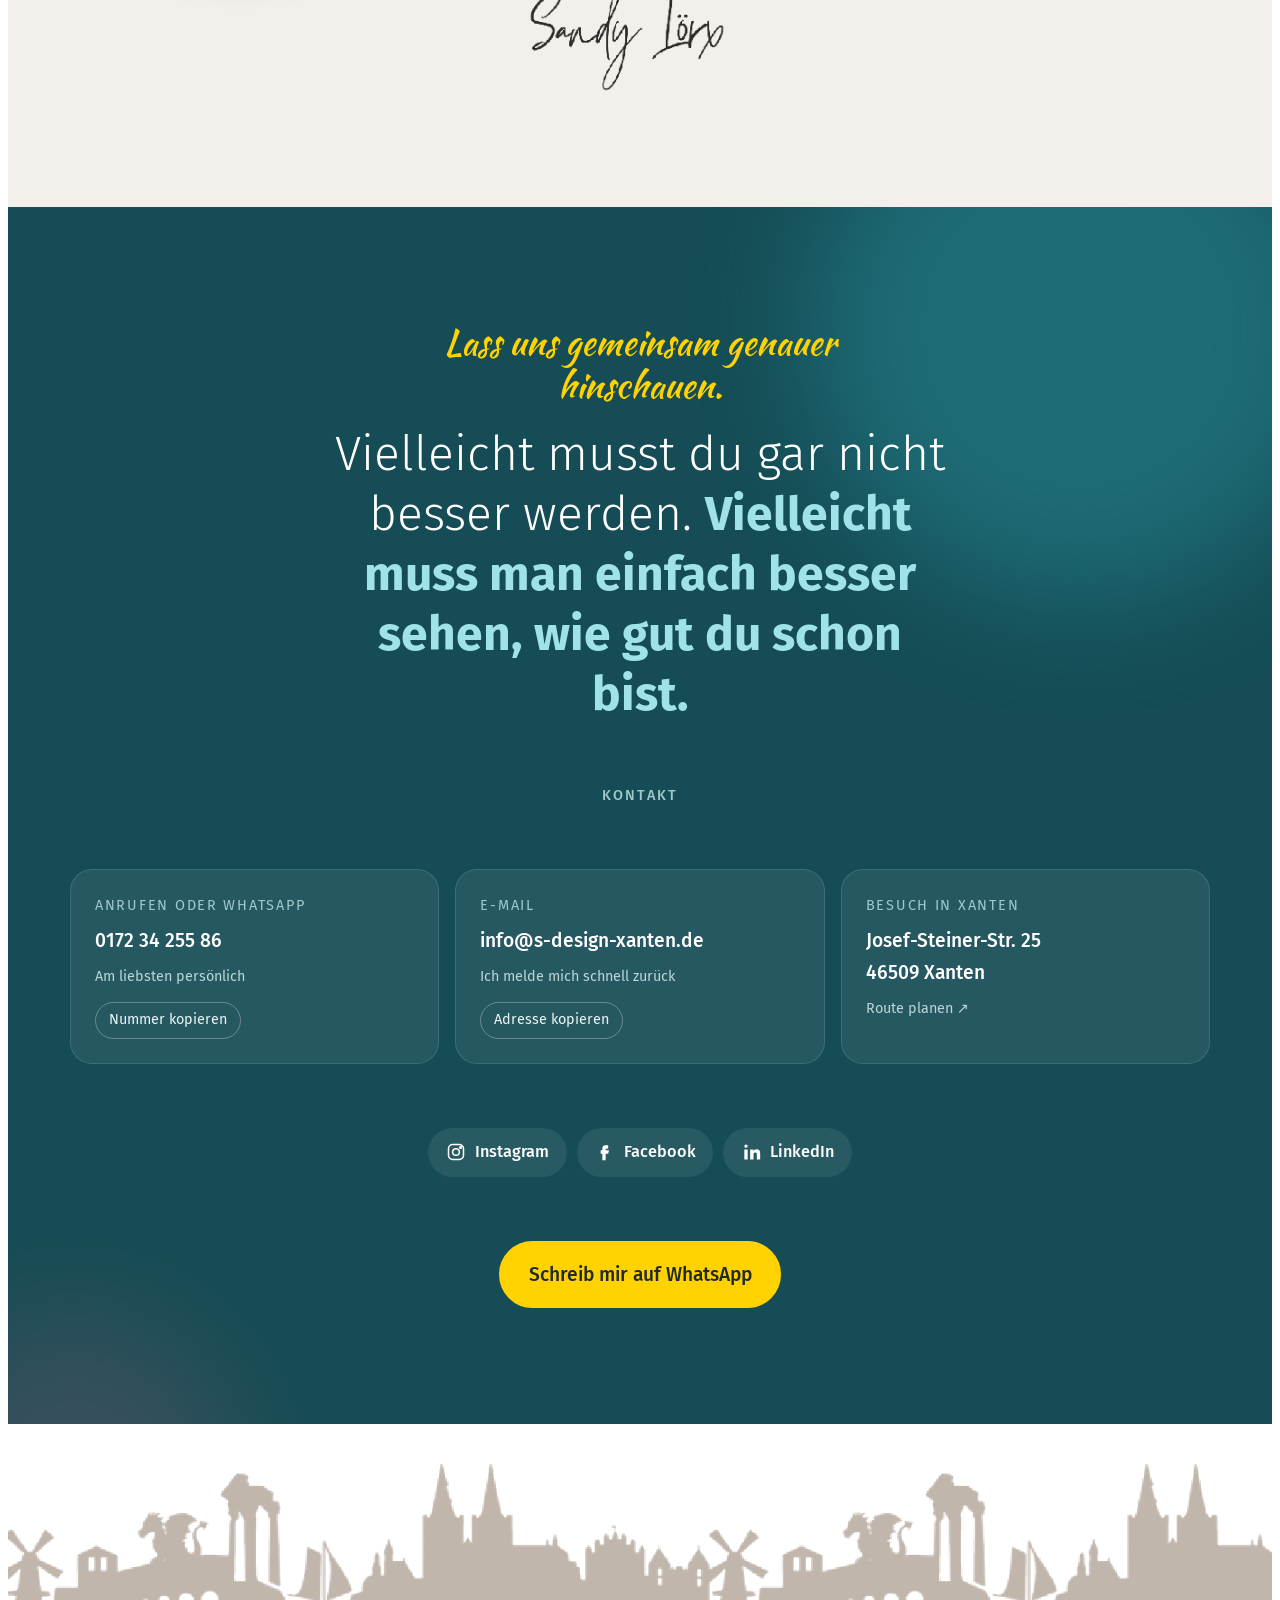
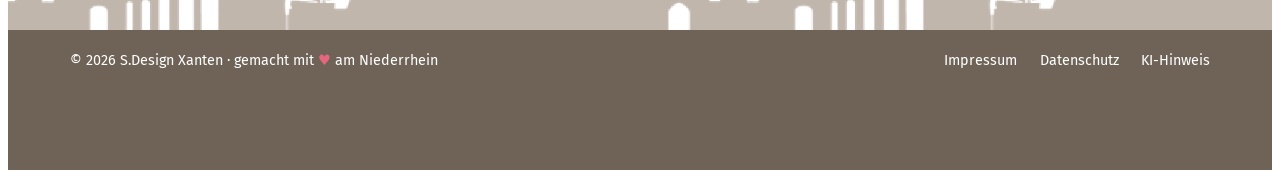
==== commit d69c55ed: "Geschenk-Abschnitt für Event-Teilnehmer, neue Fotos von Sandy - neuer Abschnitt nach den Leistungen:" ====
--- a/sdesign-startseite 2/index.html
+++ b/sdesign-startseite 2/index.html
@@ -166,6 +166,37 @@
   </div>
 </section>
 
+<!-- GESCHENK -->
+<section class="gift" id="geschenk" aria-labelledby="gift-title">
+  <div class="confetti" aria-hidden="true"><i style="--x:4%;--d:0s;--w:11s;--c:var(--sun)"></i><i style="--x:11%;--d:3s;--w:13s;--c:var(--rose)"></i><i style="--x:19%;--d:6s;--w:10s;--c:var(--tuerkis-light)"></i><i style="--x:27%;--d:1.5s;--w:14s;--c:var(--sun)"></i><i style="--x:36%;--d:8s;--w:12s;--c:var(--white)"></i><i style="--x:44%;--d:4s;--w:15s;--c:var(--rose)"></i><i style="--x:53%;--d:0.5s;--w:11s;--c:var(--sun)"></i><i style="--x:61%;--d:7s;--w:13s;--c:var(--tuerkis-light)"></i><i style="--x:69%;--d:2.5s;--w:12s;--c:var(--white)"></i><i style="--x:77%;--d:5.5s;--w:14s;--c:var(--sun)"></i><i style="--x:85%;--d:1s;--w:10s;--c:var(--rose)"></i><i style="--x:93%;--d:6.5s;--w:13s;--c:var(--tuerkis-light)"></i></div>
+  <div class="wrap gift-grid">
+    <div class="gift-visual reveal-l">
+      <div class="gift-photo"><img src="assets/sandy-geschenk.webp" alt="Sandy Lörx lächelt in die Kamera" width="800" height="800" loading="lazy"></div>
+      <figure class="gift-card"><img src="assets/gewinnkarte.webp" alt="Gewinnkarte von Sandy Lörx: 20 Minuten 1:1 per Zoom" width="640" height="954" loading="lazy"></figure>
+      <div class="gift-badge" aria-hidden="true">
+        <svg viewBox="0 0 24 24" fill="none" stroke="currentColor" stroke-width="1.9" stroke-linecap="round" stroke-linejoin="round"><rect x="3" y="8" width="18" height="4" rx="1"/><path d="M12 8v13M19 12v7a2 2 0 0 1-2 2H7a2 2 0 0 1-2-2v-7"/><path d="M7.5 8a2.5 2.5 0 0 1 0-5C10 3 12 8 12 8s2-5 4.5-5a2.5 2.5 0 0 1 0 5"/></svg>
+      </div>
+    </div>
+    <div class="gift-copy reveal">
+      <p class="eyebrow">Ein Geschenk für dich</p>
+      <p class="script gift-hello">Herzlichen Glückwunsch!</p>
+      <h2 id="gift-title">Sichtbar sein. <span>Im Kopf bleiben.</span></h2>
+      <div class="gift-offer"><b>20</b><span>Minuten<br>1:1 per Zoom</span></div>
+      <p class="gift-text">Du hast meine Gewinnkarte bekommen? Dann schenke ich dir persönliches Feedback und konkrete Impulse für deine Sichtbarkeit und deinen Wiedererkennungswert. Online wie offline.</p>
+      <ul class="gift-points">
+        <li>Persönliches Feedback</li>
+        <li>Konkrete Impulse</li>
+        <li>Du wählst, worauf wir schauen</li>
+      </ul>
+      <div class="cta-row">
+        <a class="btn wa" href="https://wa.me/491723425586?text=Hallo%20Sandy%2C%20ich%20habe%20deine%20Gewinnkarte%20bekommen%20und%20m%C3%B6chte%20meine%2020%20Minuten%201%3A1%20per%20Zoom%20einl%C3%B6sen." target="_blank" rel="noopener"><svg viewBox="0 0 24 24" fill="currentColor" aria-hidden="true" class="ic"><path d="M17.472 14.382c-.297-.149-1.758-.867-2.03-.967-.273-.099-.471-.148-.67.15-.197.297-.767.966-.94 1.164-.173.199-.347.223-.644.075-.297-.15-1.255-.463-2.39-1.475-.883-.788-1.48-1.761-1.653-2.059-.173-.297-.018-.458.13-.606.134-.133.298-.347.446-.52.149-.174.198-.298.298-.497.099-.198.05-.371-.025-.52-.075-.149-.669-1.612-.916-2.207-.242-.579-.487-.5-.669-.51-.173-.008-.371-.01-.57-.01-.198 0-.52.074-.792.372-.272.297-1.04 1.016-1.04 2.479 0 1.462 1.065 2.875 1.213 3.074.149.198 2.096 3.2 5.077 4.487.709.306 1.262.489 1.694.625.712.227 1.36.195 1.871.118.571-.085 1.758-.719 2.006-1.413.248-.694.248-1.289.173-1.413-.074-.124-.272-.198-.57-.347m-5.421 7.403h-.004a9.87 9.87 0 0 1-5.031-1.378l-.361-.214-3.741.982.998-3.648-.235-.374a9.86 9.86 0 0 1-1.51-5.26c.001-5.45 4.436-9.884 9.888-9.884 2.64 0 5.122 1.03 6.988 2.898a9.825 9.825 0 0 1 2.893 6.994c-.003 5.45-4.437 9.884-9.885 9.884m8.413-18.297A11.815 11.815 0 0 0 12.05 0C5.495 0 .16 5.335.157 11.892c0 2.096.547 4.142 1.588 5.945L.057 24l6.305-1.654a11.882 11.882 0 0 0 5.683 1.448h.005c6.554 0 11.89-5.335 11.893-11.893a11.821 11.821 0 0 0-3.48-8.413z"/></svg>Per WhatsApp einlösen</a>
+        <a class="btn ghost" href="mailto:info@s-design-xanten.de?subject=Gewinn%20einl%C3%B6sen%3A%2020%20Minuten%201%3A1%20per%20Zoom&amp;body=Hallo%20Sandy%2C%0A%0Aich%20habe%20deine%20Gewinnkarte%20bekommen%20und%20m%C3%B6chte%20meine%2020%20Minuten%201%3A1%20per%20Zoom%20einl%C3%B6sen.%0A%0AViele%20Gr%C3%BC%C3%9Fe%0A">Per E-Mail einlösen</a>
+      </div>
+      <p class="gift-sign"><span class="script">Ich freu mich auf dich!</span> <span class="heart" aria-hidden="true">♥</span></p>
+    </div>
+  </div>
+</section>
+
 <!-- ERFAHRUNG & KI -->
 <section class="sec ki" aria-labelledby="ki-title">
   <div class="wrap ki-grid">
@@ -192,7 +223,7 @@
 <section class="sec about" id="ueber-mich" aria-labelledby="about-title">
   <div class="wrap about-grid">
     <div class="portrait reveal">
-      <img src="assets/sandy.jpg" alt="Porträt von Sandy Lörx" width="560" height="560">
+      <img src="assets/sandy-portrait.webp" alt="Porträt von Sandy Lörx" width="800" height="800" loading="lazy">
       <img class="mini" src="assets/logo.webp" alt="" width="120" height="120">
     </div>
     <div class="about-copy reveal">
--- a/sdesign-startseite 2/assets/style.css
+++ b/sdesign-startseite 2/assets/style.css
@@ -127,6 +127,7 @@
 .facts{display:flex;flex-wrap:wrap;gap:.6rem 1.8rem;margin-top:.8rem;padding-top:1.2rem;border-top:1px solid var(--line)}
 .fact{display:flex;align-items:baseline;gap:.5rem;color:var(--ink-soft);font-size:var(--s-xs)}
 .fact b{font-size:1.6rem;font-weight:700;color:var(--petrol);font-variant-numeric:tabular-nums;line-height:1}
+@media (min-width:861px){.facts{display:grid;grid-template-columns:repeat(3,auto);justify-content:start;gap:.6rem 1.6rem}} /* auf dem Desktop immer nebeneinander */
 
 .logo-stage{position:relative;justify-self:center;width:min(100%,400px);aspect-ratio:1;max-width:100%}
 .logo-stage .ring{position:absolute;inset:-4%;border-radius:50%;border:2px dashed color-mix(in srgb,var(--tuerkis) 55%,transparent);animation:spin 40s linear infinite}
@@ -347,6 +348,51 @@
 @media (max-width:420px){.top .wrap{gap:.6rem}.nav{gap:.5rem}.wa-top{width:42px;height:42px}.wa-top svg{width:24px;height:24px}.top .btn{padding:.65rem .95rem;font-size:.92rem}.brand{gap:.55rem}.brand img{width:50px;height:50px}}
 @media (max-width:360px){.brand span{display:none}}
 
+/* Geschenk: kräftiger Petrol-Verlauf (passt zum Fotohintergrund), Konfetti, rundes Foto und schwebende Gewinnkarte */
+.gift{position:relative;overflow:hidden;color:#FFFFFF;padding-block:clamp(4rem,9vw,7rem);background:radial-gradient(120% 90% at 85% 10%,#2C9CA6 0%,transparent 60%),radial-gradient(90% 80% at 10% 100%,#3FB3BC55 0%,transparent 55%),linear-gradient(135deg,#154C55 0%,#1D6672 55%,#1F7A84 100%);--tuerkis-light:#9FE3E8;--white:#FFFFFF}
+.gift::before{content:"";position:absolute;inset:auto -10% -40% auto;width:60vw;height:60vw;max-width:720px;max-height:720px;border-radius:50%;background:radial-gradient(circle,rgba(255,210,0,.18),transparent 65%);pointer-events:none}
+.confetti{position:absolute;inset:0;pointer-events:none;overflow:hidden}
+.confetti i{position:absolute;top:-6%;left:var(--x);width:10px;height:16px;border-radius:3px;background:var(--c);opacity:.85;animation:fall var(--w) var(--d) linear infinite}
+.confetti i:nth-child(3n){width:9px;height:9px;border-radius:50%}
+.confetti i:nth-child(4n){width:14px;height:6px}
+@keyframes fall{0%{transform:translate3d(0,0,0) rotate(0)}50%{transform:translate3d(28px,55vh,0) rotate(220deg)}100%{transform:translate3d(-12px,115vh,0) rotate(480deg)}}
+.gift-grid{position:relative;z-index:1;display:grid;grid-template-columns:1fr 1.1fr;gap:clamp(2.5rem,6vw,5rem);align-items:center}
+.gift-visual{position:relative;width:min(100%,520px);aspect-ratio:1;justify-self:center}
+.gift-photo{position:absolute;left:14px;top:14px;width:76%;aspect-ratio:1}
+.gift-photo::before{content:"";position:absolute;inset:-12px;border-radius:50%;background:conic-gradient(from 0deg,#FFD200,#E5667E,#9FE3E8,#FFFFFF,#FFD200);animation:spin 14s linear infinite;opacity:.95}
+.gift-photo img{position:relative;width:100%;height:100%;object-fit:cover;border-radius:50%;border:8px solid #154C55;box-shadow:0 30px 60px -25px rgba(0,0,0,.6)}
+.gift-card{position:absolute;margin:0;right:0;bottom:-2%;width:44%;z-index:2;transform:rotate(7deg);animation:cardFloat 6s ease-in-out infinite}
+.gift-card img{display:block;width:100%;height:auto;border-radius:14px;box-shadow:0 30px 50px -18px rgba(0,0,0,.65),0 0 0 1px rgba(255,255,255,.4)}
+.gift-card::after{content:"";position:absolute;inset:0;border-radius:14px;background:linear-gradient(115deg,transparent 35%,rgba(255,255,255,.55) 50%,transparent 65%);background-size:250% 100%;animation:shine 4.5s 1s ease-in-out infinite;pointer-events:none}
+@keyframes cardFloat{0%,100%{transform:rotate(7deg) translateY(0)}50%{transform:rotate(4deg) translateY(-14px)}}
+@keyframes shine{0%,60%{background-position:120% 0}100%{background-position:-120% 0}}
+.gift-badge{position:absolute;z-index:3;left:62%;top:2%;width:clamp(64px,8vw,86px);aspect-ratio:1;border-radius:50%;background:#FFD200;color:#154C55;display:grid;place-items:center;box-shadow:0 14px 30px -10px rgba(0,0,0,.5);animation:wiggle 3.2s ease-in-out infinite}
+.gift-badge svg{width:52%;height:52%}
+.gift-badge::after{content:"";position:absolute;inset:-8px;border-radius:50%;border:2px solid #FFD200;animation:waPulse 2.4s ease-out infinite}
+@keyframes wiggle{0%,70%,100%{transform:rotate(0) scale(1)}75%{transform:rotate(-12deg) scale(1.08)}82%{transform:rotate(10deg) scale(1.08)}89%{transform:rotate(-6deg)}94%{transform:rotate(3deg)}}
+.gift-copy{display:grid;gap:1.1rem;justify-items:start}
+.gift .eyebrow{color:#9FE3E8}
+.gift-hello{color:#FFD200;font-size:clamp(1.6rem,1.2rem + 1.6vw,2.5rem);line-height:1.1;margin-bottom:-.3rem}
+.gift h2{color:#FFFFFF;font-size:var(--s-xl);font-weight:700}
+.gift h2 span{color:#9FE3E8;display:block}
+.gift-offer{display:flex;align-items:center;gap:1rem;padding:.9rem 1.4rem .9rem 1.1rem;border-radius:22px;background:rgba(255,255,255,.1);border:1px solid rgba(255,255,255,.22);backdrop-filter:blur(6px);-webkit-backdrop-filter:blur(6px)}
+.gift-offer b{font-size:clamp(3.2rem,2.4rem + 3vw,4.8rem);line-height:.9;font-weight:700;color:#FFD200;text-shadow:0 6px 24px rgba(255,210,0,.35)}
+.gift-offer span{font-size:var(--s-md);font-weight:500;line-height:1.25}
+.gift-text{font-size:var(--s-md);font-weight:300;color:#E3F3F3;max-width:52ch}
+.gift-points{list-style:none;margin:0;padding:0;display:flex;flex-wrap:wrap;gap:.5rem}
+.gift-points li{display:inline-flex;align-items:center;gap:.45rem;padding:.45rem .95rem .45rem .7rem;border-radius:999px;background:rgba(255,255,255,.12);font-size:var(--s-xs);font-weight:500}
+.gift-points li::before{content:"✓";display:grid;place-items:center;width:1.3em;height:1.3em;border-radius:50%;background:#FFD200;color:#154C55;font-size:.8em;font-weight:700}
+.gift .cta-row{margin-top:.4rem}
+.btn.wa{background:#25D366;border-color:#25D366;color:#FFFFFF}
+.btn.wa:hover{background:#1EBE5A;border-color:#1EBE5A}
+.btn.wa .ic{width:1.25em;height:1.25em}
+.gift .btn.ghost{color:#FFFFFF;border-color:rgba(255,255,255,.7)}
+.gift .btn.ghost:hover{background:rgba(255,255,255,.12)}
+.gift-sign{font-size:clamp(1.3rem,1.1rem + .8vw,1.8rem);display:flex;align-items:center;gap:.5rem}
+.gift-sign .script{color:#FFFFFF}
+.gift-sign .heart{color:#E5667E;display:inline-block;animation:beat 1.6s ease-in-out infinite}
+@media (max-width:860px){.gift-grid{grid-template-columns:1fr}.gift-visual{width:min(100%,400px)}}
+
 /* Scroll-Animationen: nur wo der Browser sie kann, Inhalte bleiben sonst sichtbar */
 @supports (animation-timeline: view()){
   .reveal{animation:fadeUp linear both;animation-timeline:view();animation-range:entry 0% entry 55%}
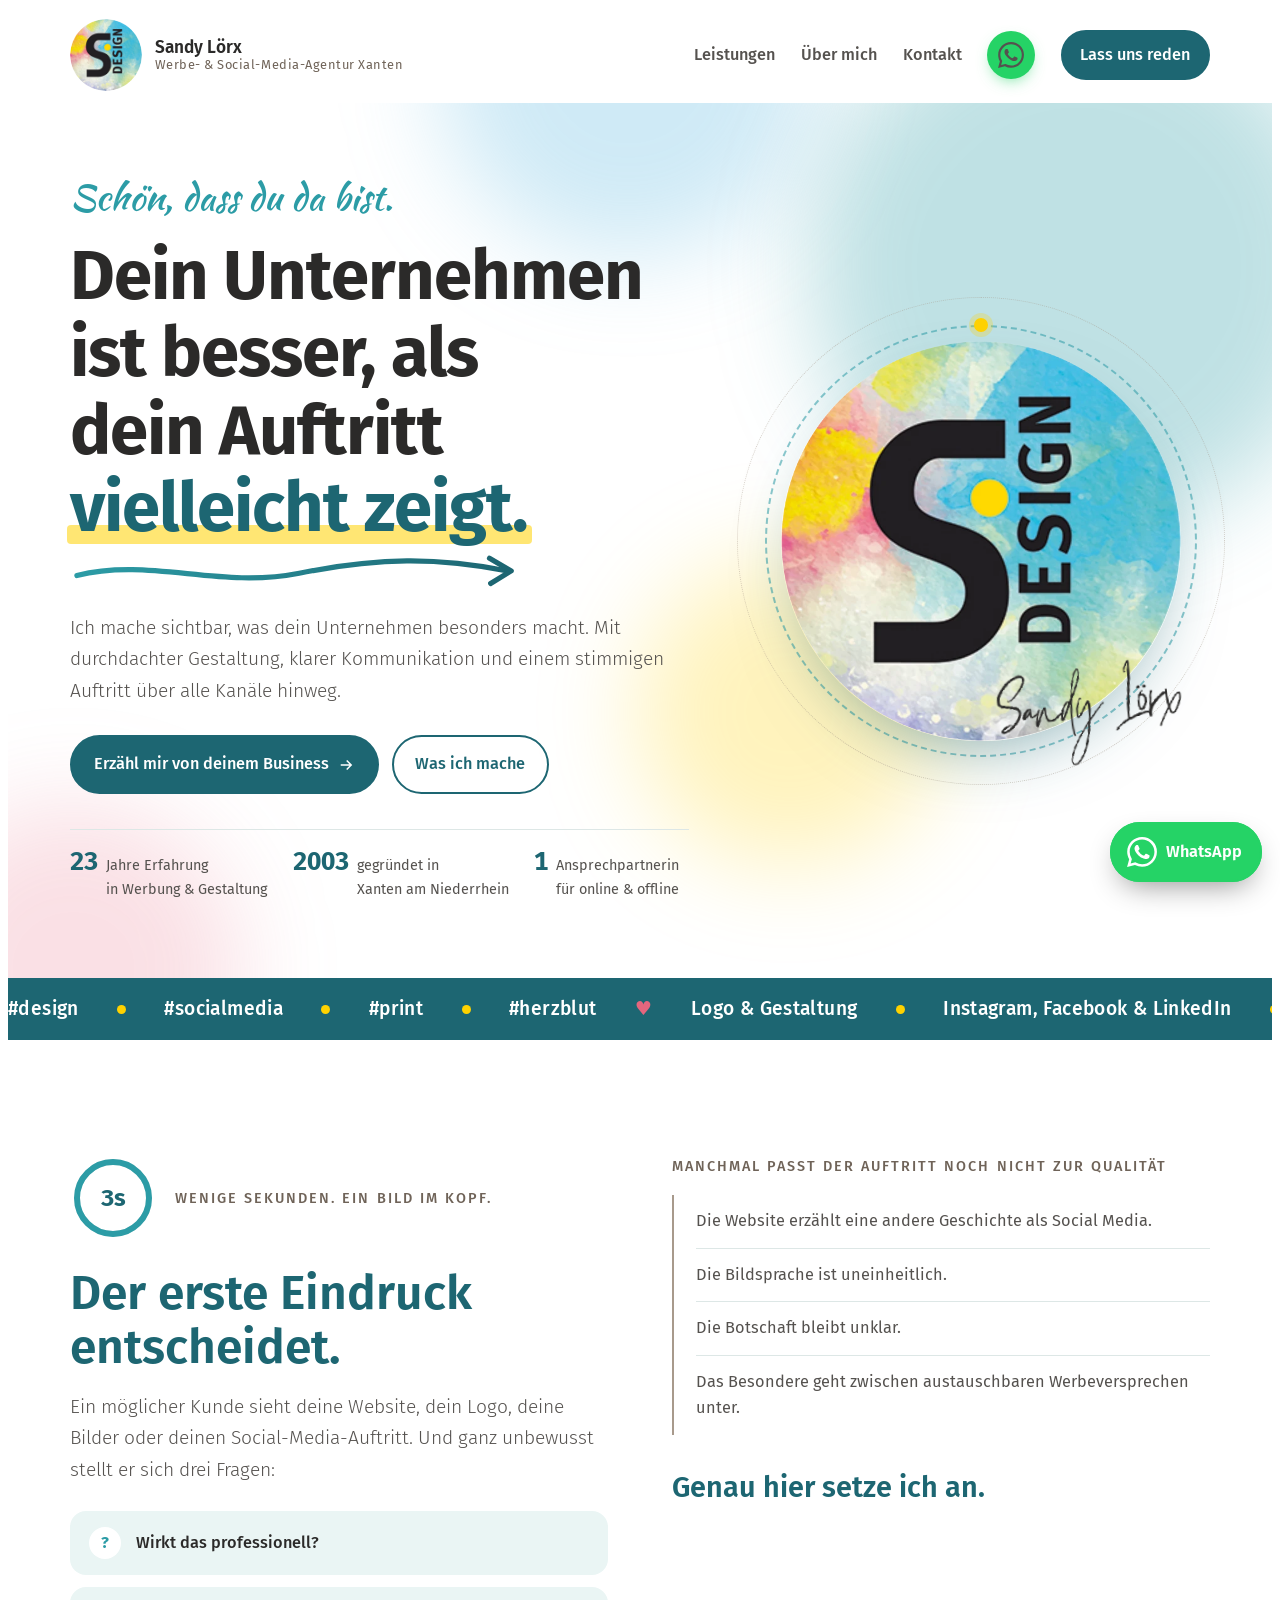
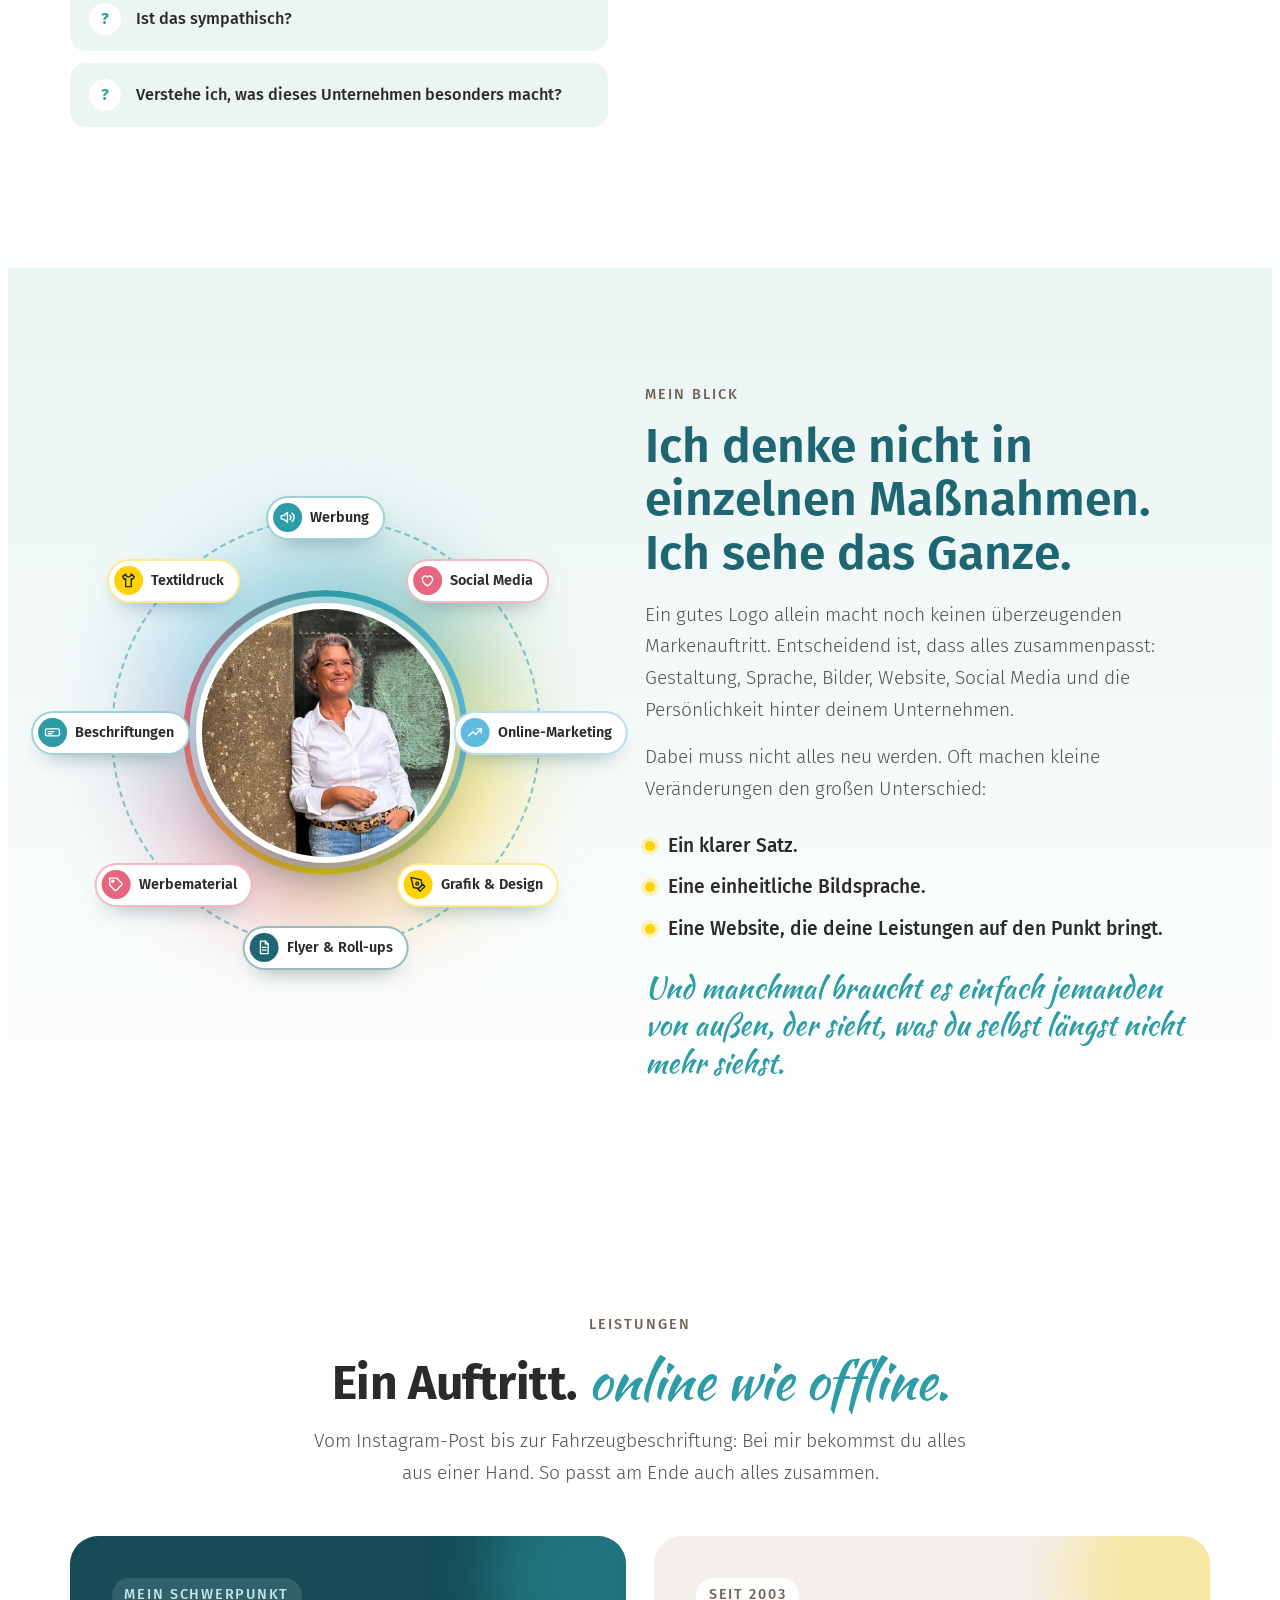
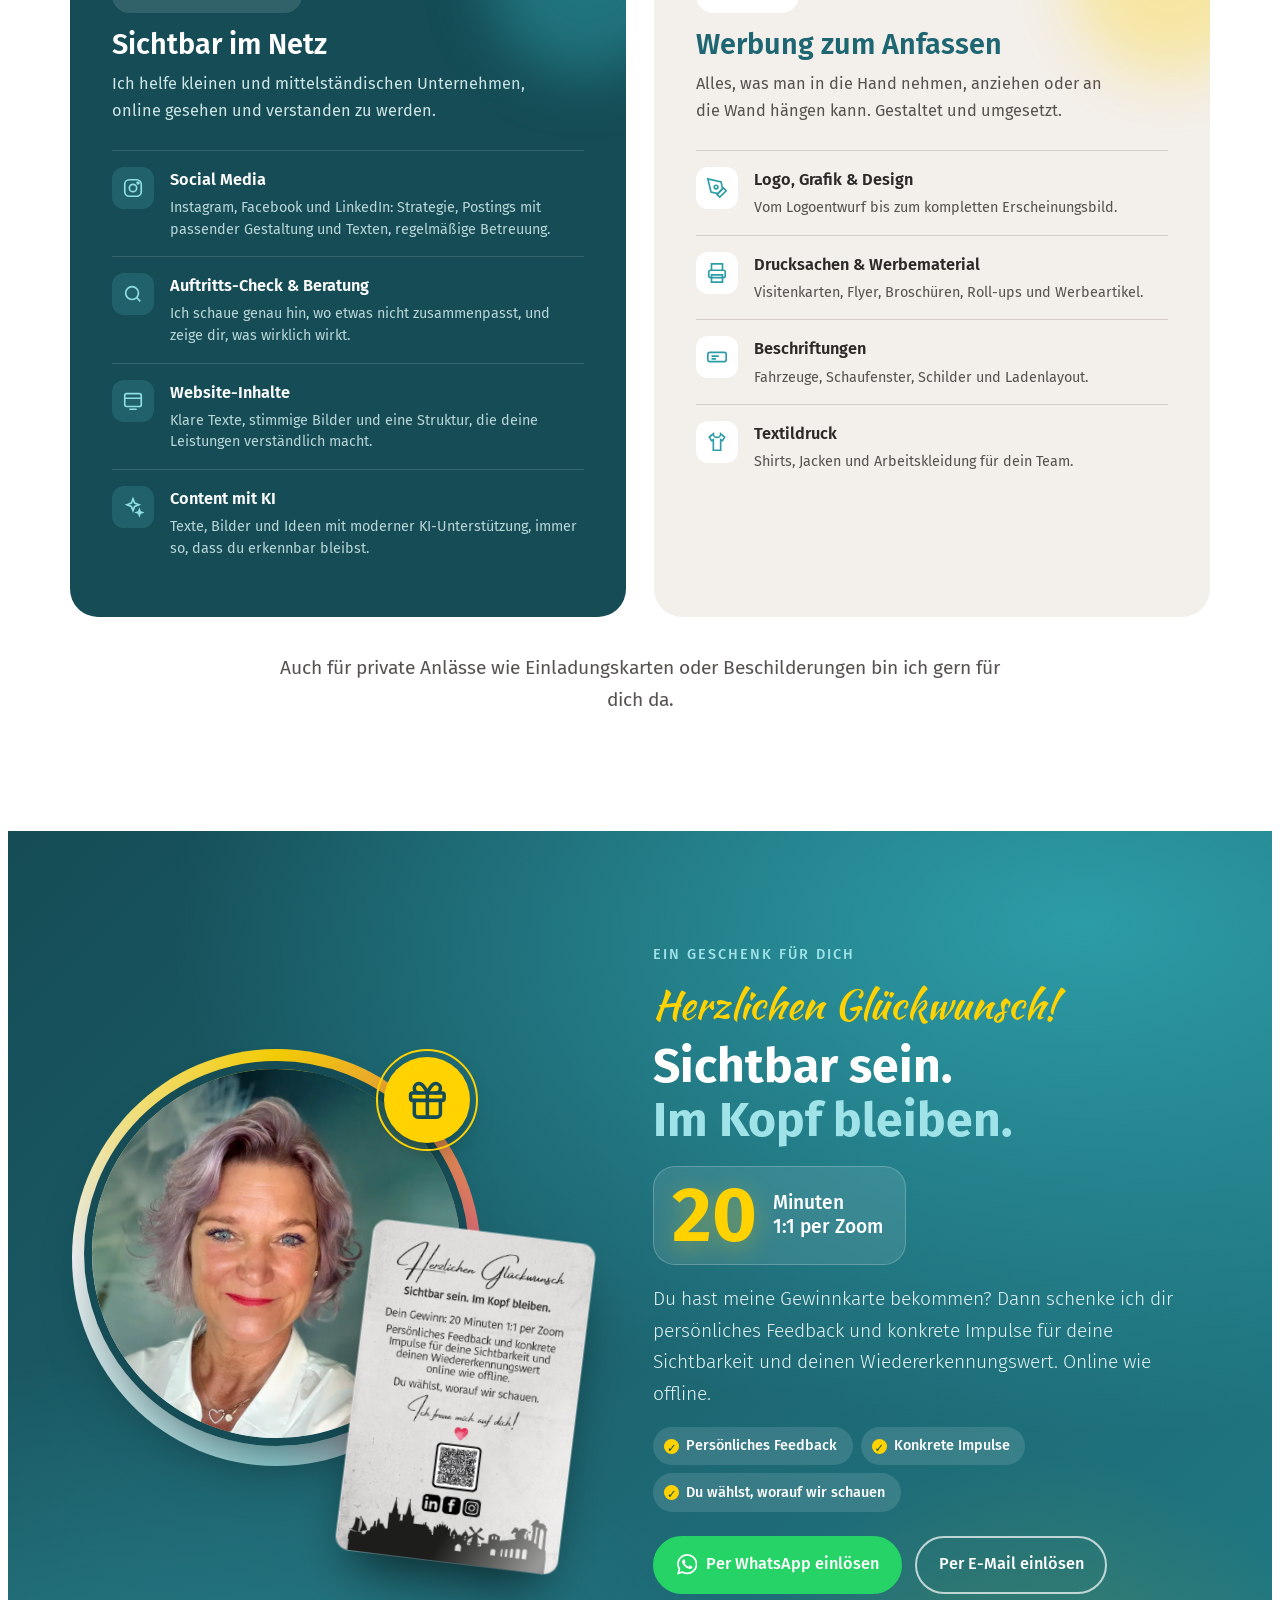
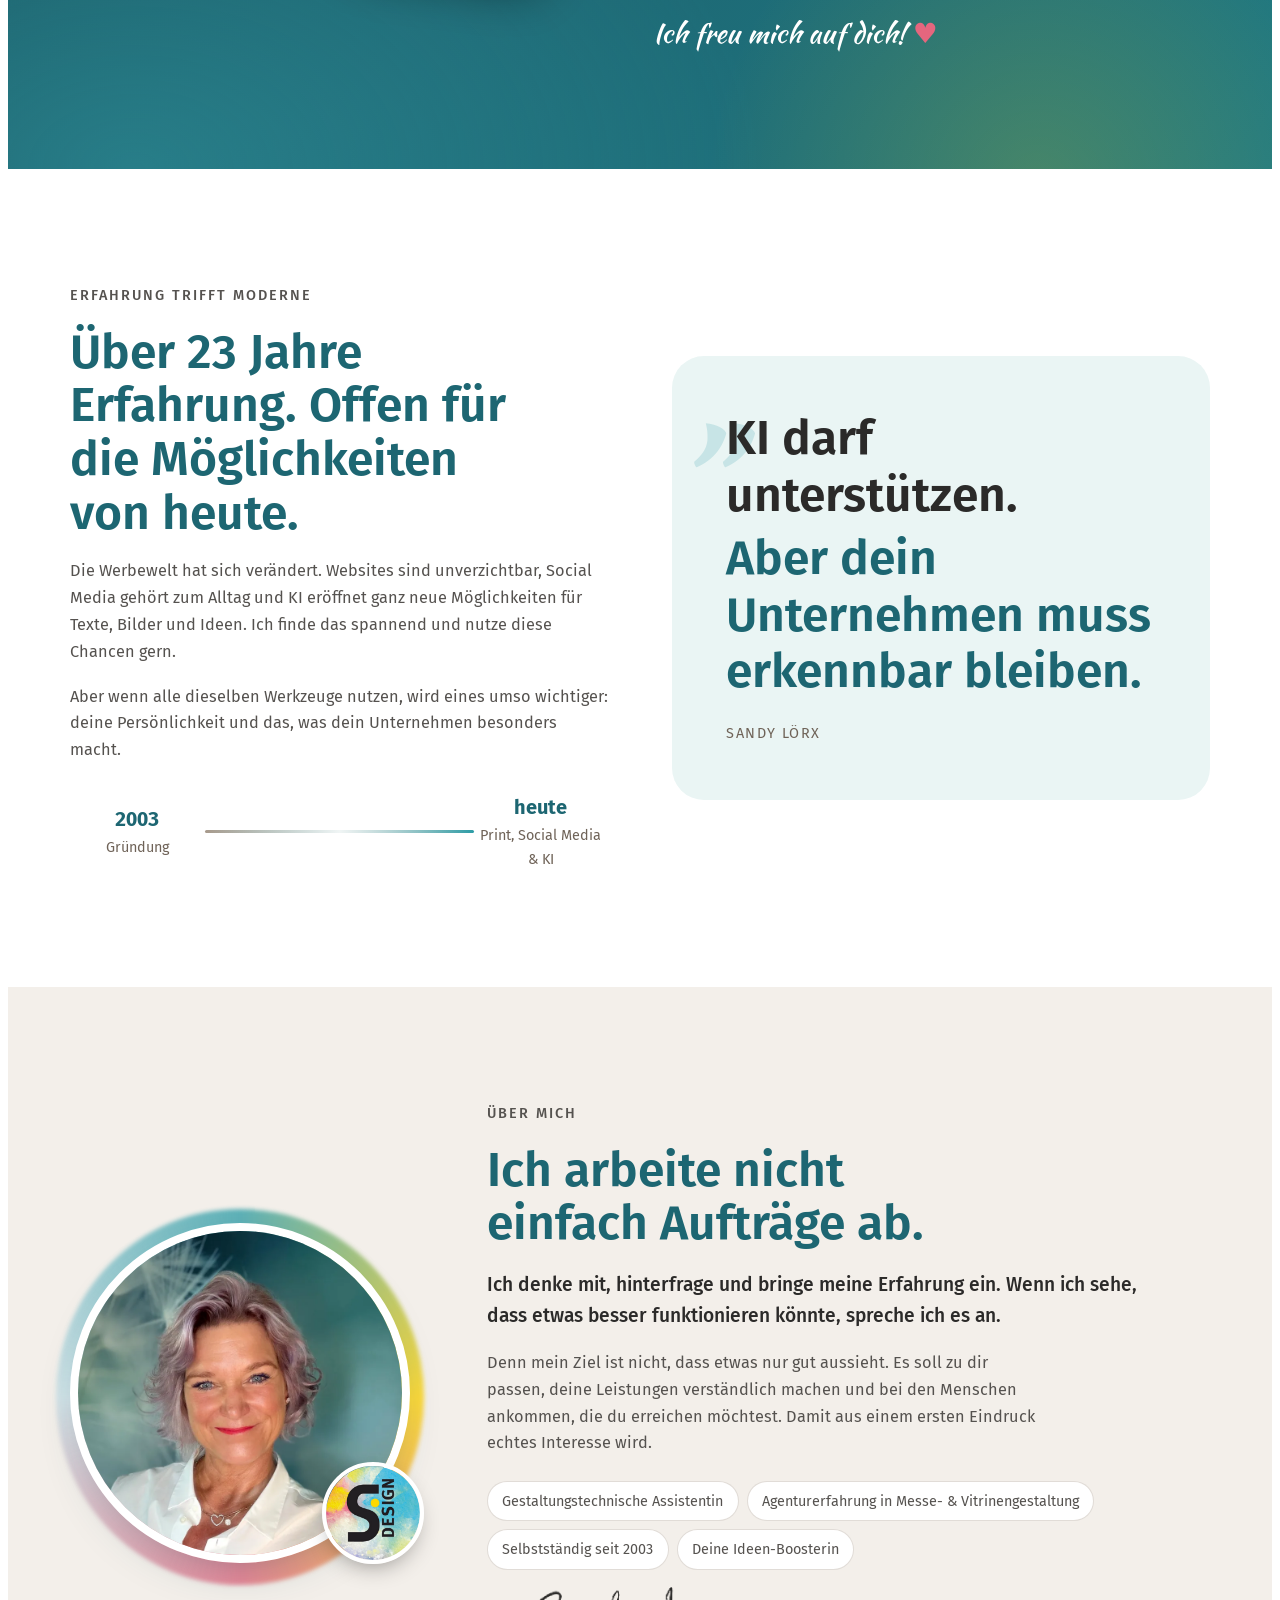
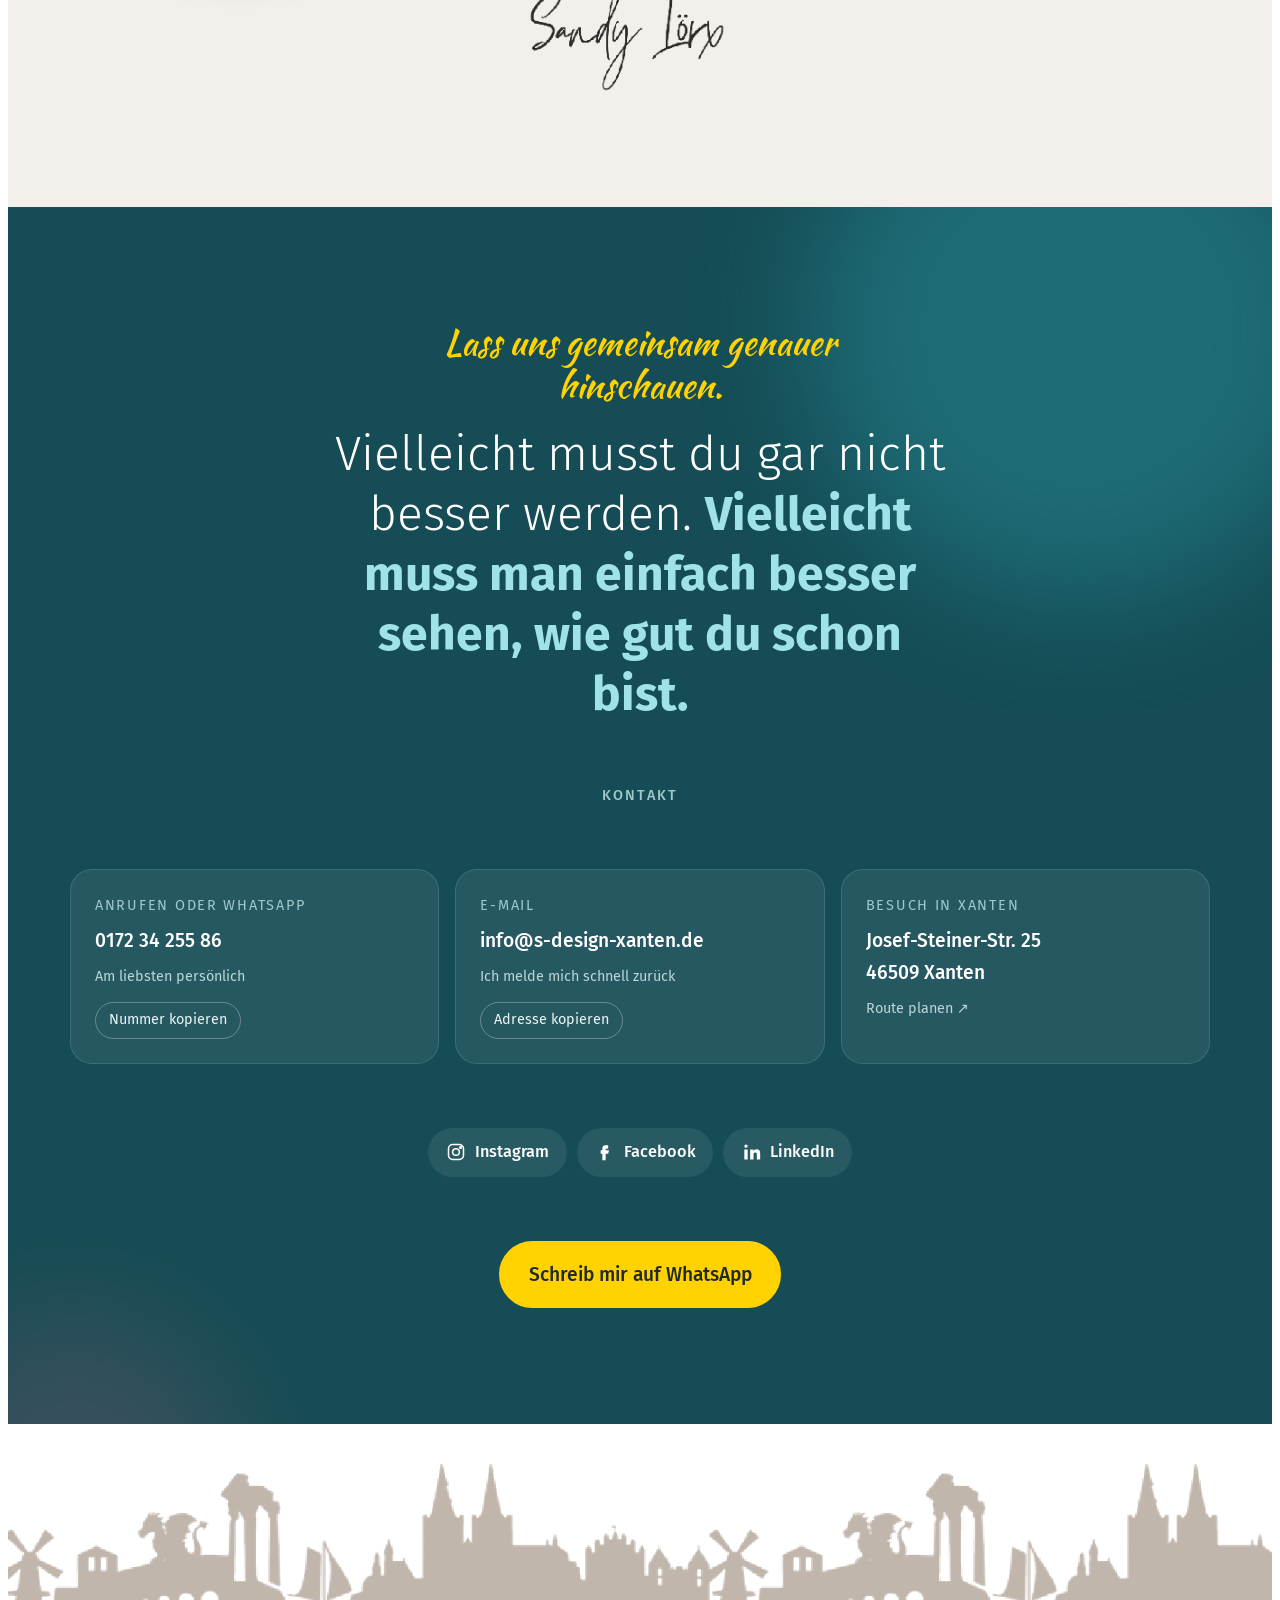
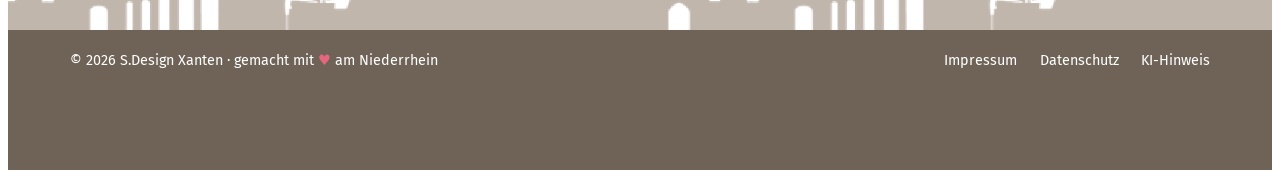
==== commit f0c5ce02: "Rad neu gestaltet: Sandys Leistungen, Foto in der Mitte, mehr Farbe - acht Leistungen als farbige Sc" ====
--- a/sdesign-startseite 2/index.html
+++ b/sdesign-startseite 2/index.html
@@ -101,17 +101,21 @@
 <!-- DAS GANZE -->
 <section class="sec whole" aria-labelledby="whole-title">
   <div class="wrap whole-grid">
-    <div class="wheel reveal" role="img" aria-label="Gestaltung, Sprache, Bilder, Website, Social Media und Persönlichkeit bilden gemeinsam deinen Auftritt">
+    <div class="wheel reveal" role="img" aria-label="Werbung, Social Media, Online-Marketing, Grafik und Design, Flyer und Roll-ups, Werbematerial, Beschriftungen und Textildruck kreisen um Sandy Lörx: alles aus einer Hand">
+      <div class="glow"></div>
       <div class="track"></div>
+      <div class="halo"></div>
       <div class="spinner">
-        <span class="chip" style="left:50%;top:9%">Gestaltung</span>
-        <span class="chip" style="left:85.5%;top:29.5%">Sprache</span>
-        <span class="chip" style="left:85.5%;top:70.5%">Bilder</span>
-        <span class="chip" style="left:50%;top:91%">Website</span>
-        <span class="chip" style="left:14.5%;top:70.5%">Social Media</span>
-        <span class="chip" style="left:14.5%;top:29.5%">Persönlichkeit</span>
-      </div>
-      <div class="core"><img src="assets/logo.webp" alt="" width="160" height="160"></div>
+        <span class="chip" style="left:50%;top:7%;--c:#2C9CA6"><i><svg viewBox="0 0 24 24" fill="none" stroke="currentColor" stroke-width="2" stroke-linecap="round" stroke-linejoin="round" aria-hidden="true"><path d="M3 10.5v3a1 1 0 0 0 1 1h2.5L12 19V5L6.5 9.5H4a1 1 0 0 0-1 1z"/><path d="M15.5 9a3.5 3.5 0 0 1 0 6"/><path d="M18.5 6a7.5 7.5 0 0 1 0 12"/></svg></i>Werbung</span>
+        <span class="chip" style="left:80.4%;top:19.6%;--c:#E5667E"><i><svg viewBox="0 0 24 24" fill="none" stroke="currentColor" stroke-width="2" stroke-linecap="round" stroke-linejoin="round" aria-hidden="true"><path d="M12 20s-7.5-4.6-7.5-10.2A4.3 4.3 0 0 1 12 7.3a4.3 4.3 0 0 1 7.5 2.5C19.5 15.4 12 20 12 20z"/></svg></i>Social Media</span>
+        <span class="chip" style="left:93%;top:50%;--c:#60BAE0"><i><svg viewBox="0 0 24 24" fill="none" stroke="currentColor" stroke-width="2" stroke-linecap="round" stroke-linejoin="round" aria-hidden="true"><path d="M3 17l6-6 4 4 8-8"/><path d="M15 7h6v6"/></svg></i>Online-Marketing</span>
+        <span class="chip" style="left:80.4%;top:80.4%;--c:#FFD200"><i><svg viewBox="0 0 24 24" fill="none" stroke="currentColor" stroke-width="2" stroke-linecap="round" stroke-linejoin="round" aria-hidden="true"><path d="M12 19l7-7 3 3-7 7-3-3z"/><path d="M18 13l-1.5-7.5L2 2l3.5 14.5L13 18l5-5z"/><circle cx="11" cy="11" r="2"/></svg></i>Grafik &amp; Design</span>
+        <span class="chip" style="left:50%;top:93%;--c:#1D6672"><i><svg viewBox="0 0 24 24" fill="none" stroke="currentColor" stroke-width="2" stroke-linecap="round" stroke-linejoin="round" aria-hidden="true"><path d="M7 3h7l4 4v14H7z"/><path d="M14 3v4h4M10 12h5M10 16h5"/></svg></i>Flyer &amp; Roll-ups</span>
+        <span class="chip" style="left:19.6%;top:80.4%;--c:#E5667E"><i><svg viewBox="0 0 24 24" fill="none" stroke="currentColor" stroke-width="2" stroke-linecap="round" stroke-linejoin="round" aria-hidden="true"><path d="M20.5 12.5l-8 8a1.5 1.5 0 0 1-2.1 0L3 13V3h10l7.5 7.4a1.5 1.5 0 0 1 0 2.1z"/><circle cx="7.5" cy="7.5" r="1.5"/></svg></i>Werbematerial</span>
+        <span class="chip" style="left:7%;top:50%;--c:#2C9CA6"><i><svg viewBox="0 0 24 24" fill="none" stroke="currentColor" stroke-width="2" stroke-linecap="round" stroke-linejoin="round" aria-hidden="true"><rect x="2" y="7" width="20" height="10" rx="2"/><path d="M6 11h8M6 14h5"/></svg></i>Beschriftungen</span>
+        <span class="chip" style="left:19.6%;top:19.6%;--c:#FFD200"><i><svg viewBox="0 0 24 24" fill="none" stroke="currentColor" stroke-width="2" stroke-linecap="round" stroke-linejoin="round" aria-hidden="true"><path d="M20.4 6.6 16 3a4 4 0 0 1-8 0L3.6 6.6 6 10.5l2-1V21h8V9.5l2 1z"/></svg></i>Textildruck</span>
+      </div>
+      <div class="core"><img src="assets/sandy-rad.webp" alt="" width="700" height="700" loading="lazy"></div>
     </div>
     <div>
       <p class="eyebrow">Mein Blick</p>
--- a/sdesign-startseite 2/assets/style.css
+++ b/sdesign-startseite 2/assets/style.css
@@ -189,14 +189,21 @@
 .whole{background:linear-gradient(180deg,var(--mist),var(--paper))}
 .whole-grid{display:grid;grid-template-columns:.95fr 1.05fr;gap:clamp(2rem,5vw,4.5rem);align-items:center}
 .whole-grid > *{min-width:0}
-.wheel{position:relative;width:min(100%,460px);aspect-ratio:1;justify-self:center}
-.wheel .core{position:absolute;inset:33%;border-radius:50%;background:var(--paper);display:grid;place-items:center;text-align:center;box-shadow:var(--shadow);padding:.6rem}
-.wheel .core img{width:62%;height:auto;aspect-ratio:1;border-radius:50%}
-.wheel .track{position:absolute;inset:8%;border-radius:50%;border:1.5px dashed color-mix(in srgb,var(--tuerkis) 60%,transparent)}
-.wheel .spinner{position:absolute;inset:0;animation:spin 60s linear infinite}
+.wheel{position:relative;width:min(100%,500px);aspect-ratio:1;justify-self:center}
+.wheel .glow{position:absolute;inset:12%;border-radius:50%;background:conic-gradient(from 30deg,#2C9CA6,#FFD200,#E5667E,#60BAE0,#2C9CA6);filter:blur(44px);opacity:.5;animation:spin 24s linear infinite}
+.wheel .track{position:absolute;inset:7%;border-radius:50%;border:2px dashed color-mix(in srgb,var(--tuerkis) 55%,transparent)}
+.wheel .halo{position:absolute;inset:21.5%;border-radius:50%;background:conic-gradient(#2C9CA6,#60BAE0,#FFD200,#E5667E,#2C9CA6);-webkit-mask:radial-gradient(farthest-side,transparent calc(100% - 7px),#000 calc(100% - 6px));mask:radial-gradient(farthest-side,transparent calc(100% - 7px),#000 calc(100% - 6px));animation:spin 10s linear infinite reverse}
+.wheel .core{position:absolute;inset:24%;border-radius:50%;overflow:hidden;border:6px solid var(--paper);box-shadow:0 26px 50px -22px rgba(21,76,85,.7)}
+.wheel .core img{display:block;width:100%;height:100%;object-fit:cover;transition:transform .8s cubic-bezier(.2,.8,.2,1)}
+.wheel:hover .core img{transform:scale(1.06)}
+.chip{position:absolute;transform:translate(-50%,-50%);display:inline-flex;align-items:center;gap:.5rem;white-space:nowrap;padding:.35rem .9rem .35rem .35rem;border-radius:999px;background:var(--paper);border:2px solid color-mix(in srgb,var(--c) 45%,transparent);font-weight:600;font-size:var(--s-xs);color:var(--ink);box-shadow:0 10px 24px -14px rgba(21,76,85,.65);animation:counter 60s linear infinite;transition:background .3s,border-color .3s,box-shadow .3s}
+.chip i{display:grid;place-items:center;width:2em;height:2em;flex:none;border-radius:50%;background:var(--c);color:#FFFFFF}
+.chip[style*="#FFD200"] i{color:#1F2A2B}
+.chip i svg{width:58%;height:58%}
+.chip:hover{border-color:var(--c);background:color-mix(in srgb,var(--c) 14%,var(--paper));box-shadow:0 14px 30px -12px color-mix(in srgb,var(--c) 70%,transparent)}
+.wheel .spinner{position:absolute;inset:0;z-index:2;animation:spin 60s linear infinite}
 .wheel:hover .spinner,.wheel:hover .chip{animation-play-state:paused}
-.chip{position:absolute;transform:translate(-50%,-50%);white-space:nowrap;padding:.5rem .95rem;border-radius:999px;background:var(--paper);border:1.5px solid var(--line);font-weight:500;font-size:var(--s-xs);color:var(--ink);box-shadow:0 8px 24px -16px rgba(21,76,85,.6);animation:counter 60s linear infinite;transition:background .3s,color .3s,border-color .3s}
-.chip:hover{background:var(--petrol);color:var(--on-petrol);border-color:var(--petrol)}
+@media (max-width:480px){.chip{font-size:.7rem;gap:.3rem;padding:.22rem .6rem .22rem .22rem}.chip i{width:1.75em;height:1.75em}.wheel .spinner{inset:11%}.wheel .track{inset:15%}.wheel .core{inset:30%}.wheel .halo{inset:27.5%}}
 .small-steps{display:grid;gap:.6rem;margin-block:1.6rem}
 .small-steps div{display:flex;gap:.8rem;align-items:center;font-size:var(--s-md);font-weight:500;color:var(--ink)}
 .small-steps div::before{content:"";width:10px;height:10px;border-radius:50%;background:var(--sun);flex:none;box-shadow:0 0 0 4px color-mix(in srgb,var(--sun) 25%,transparent)}
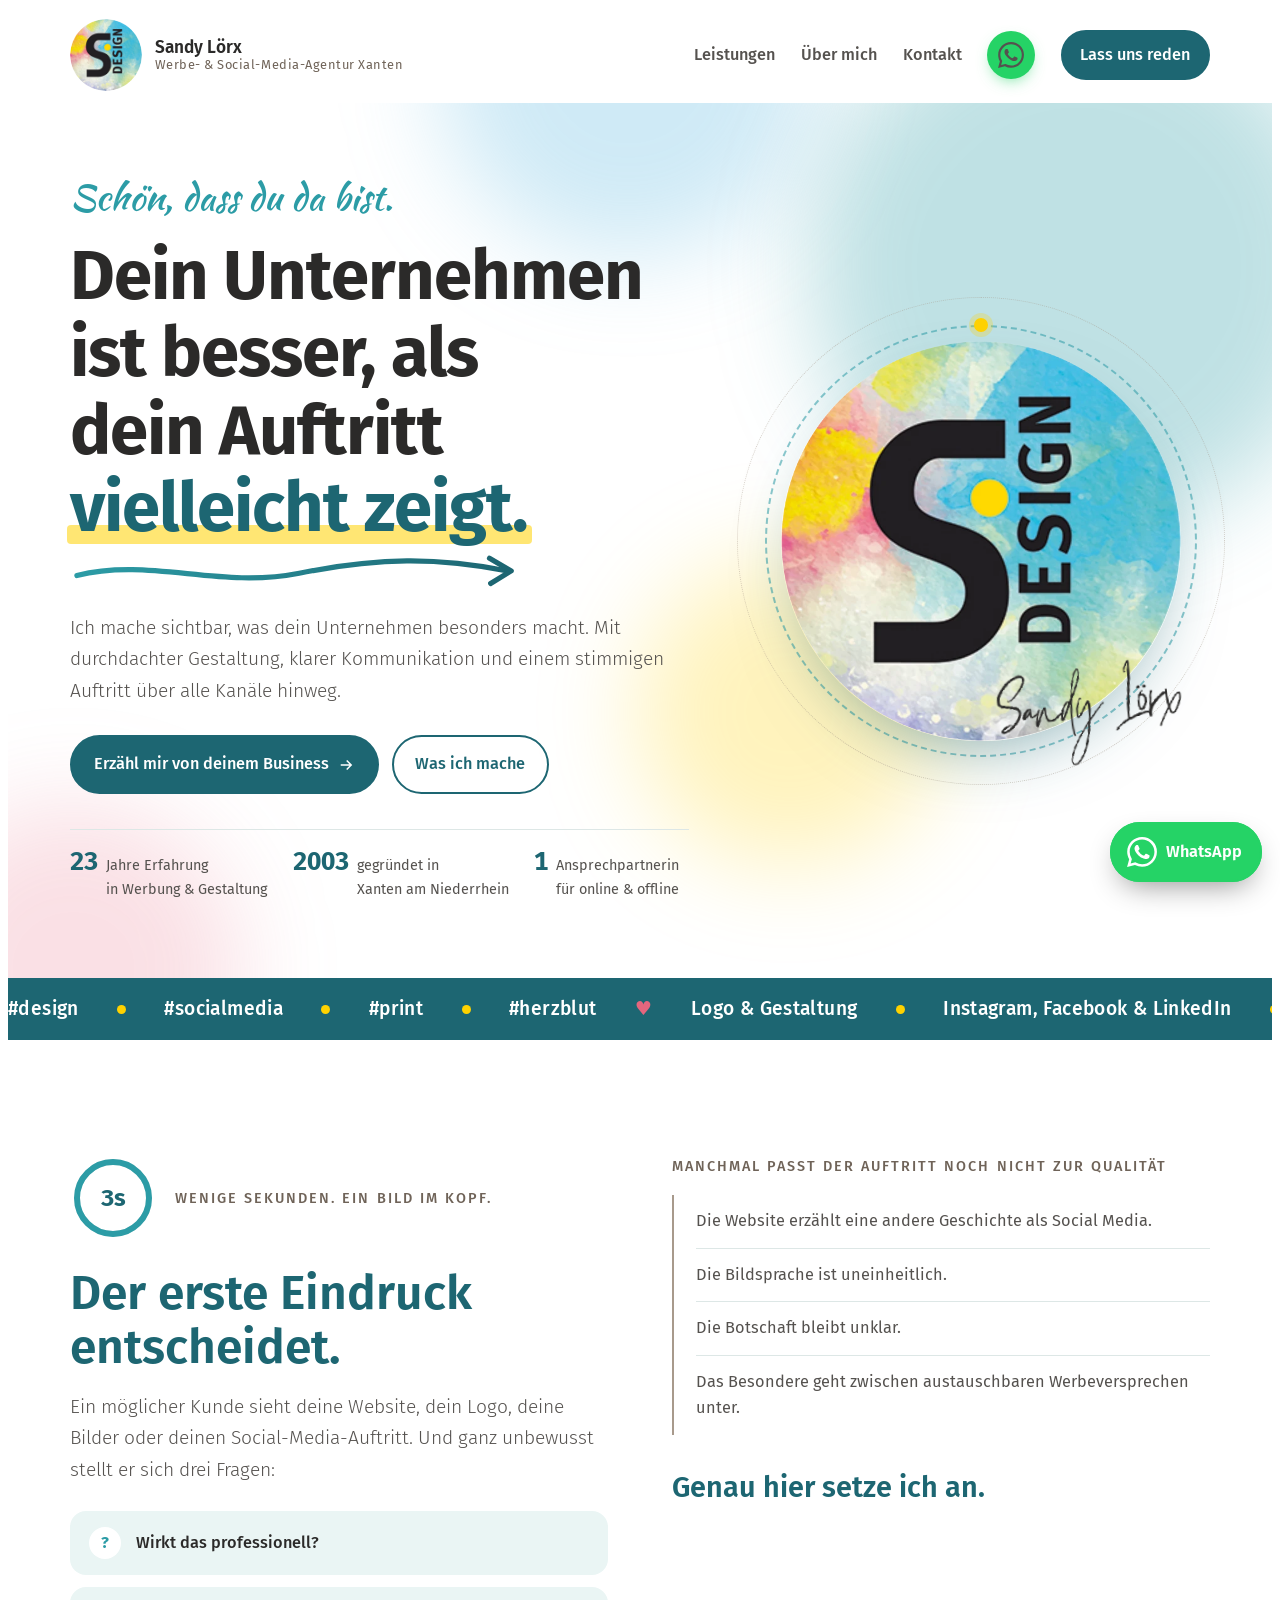
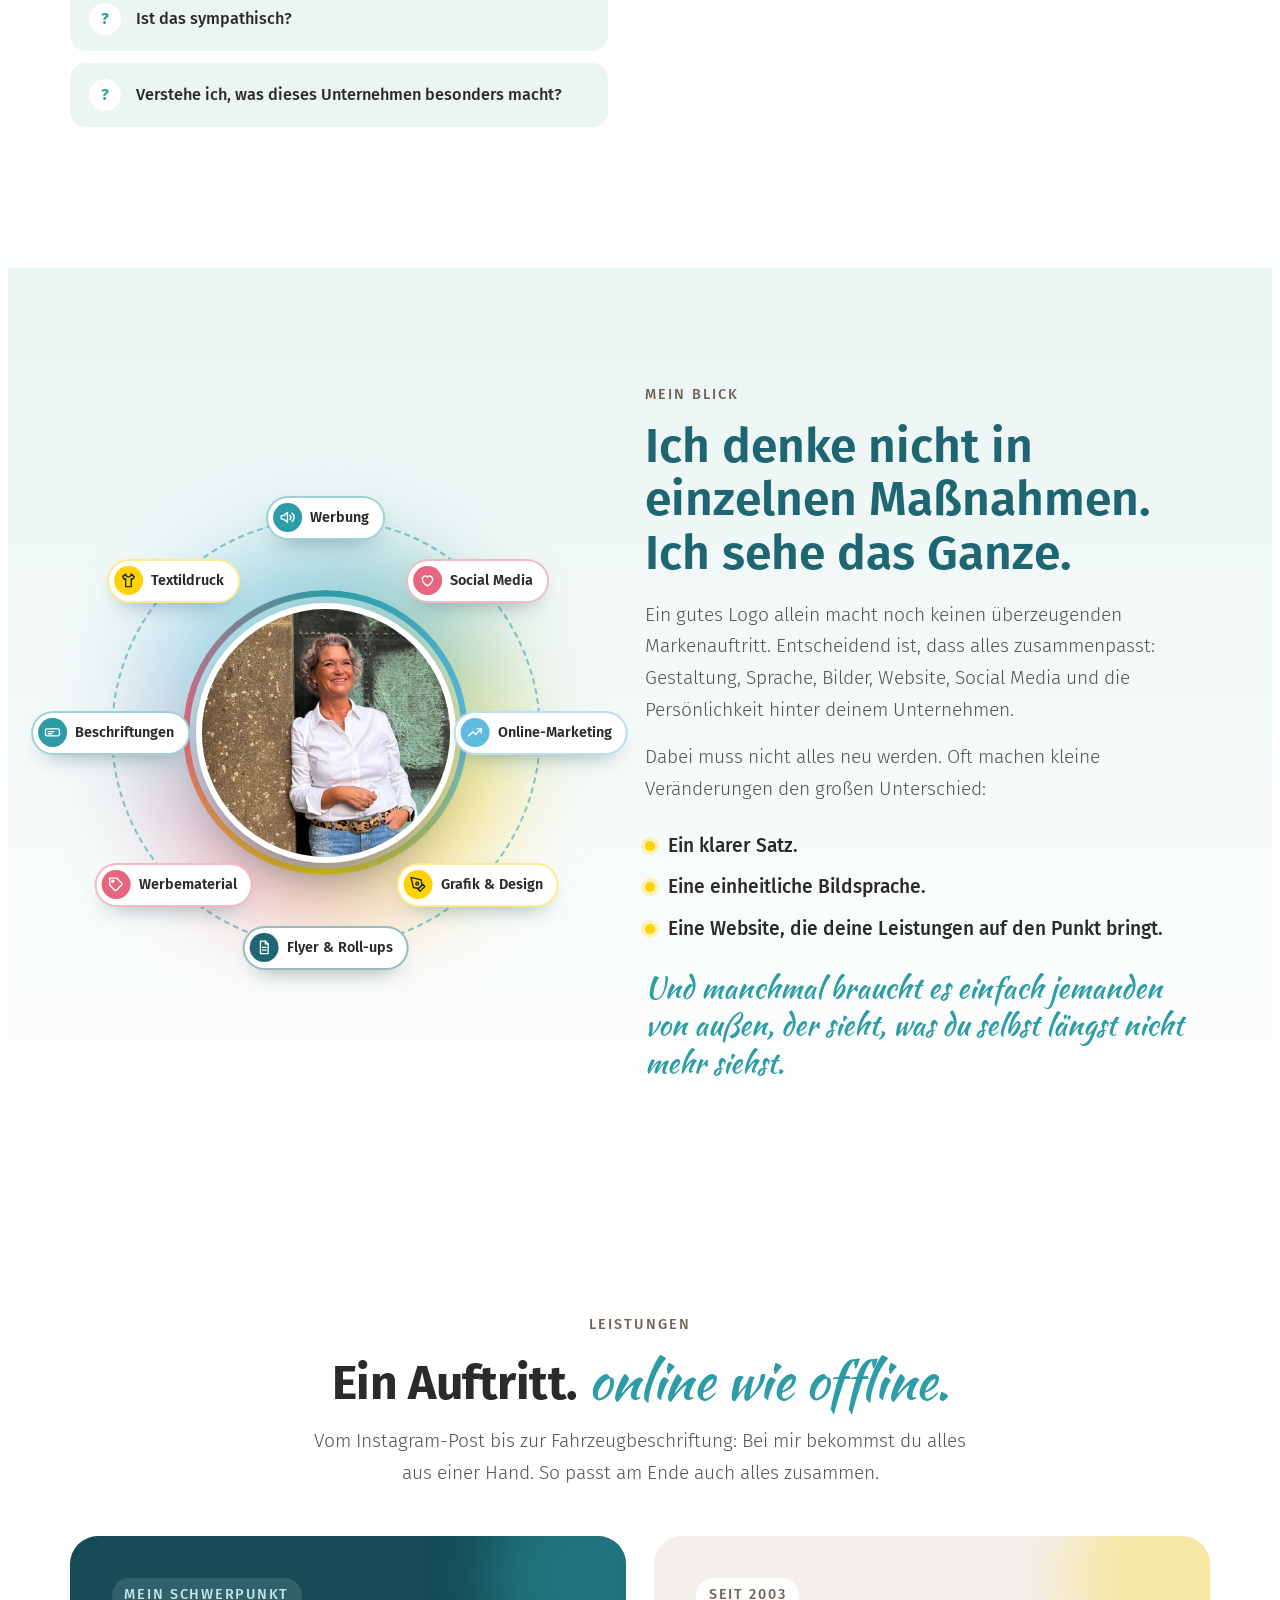
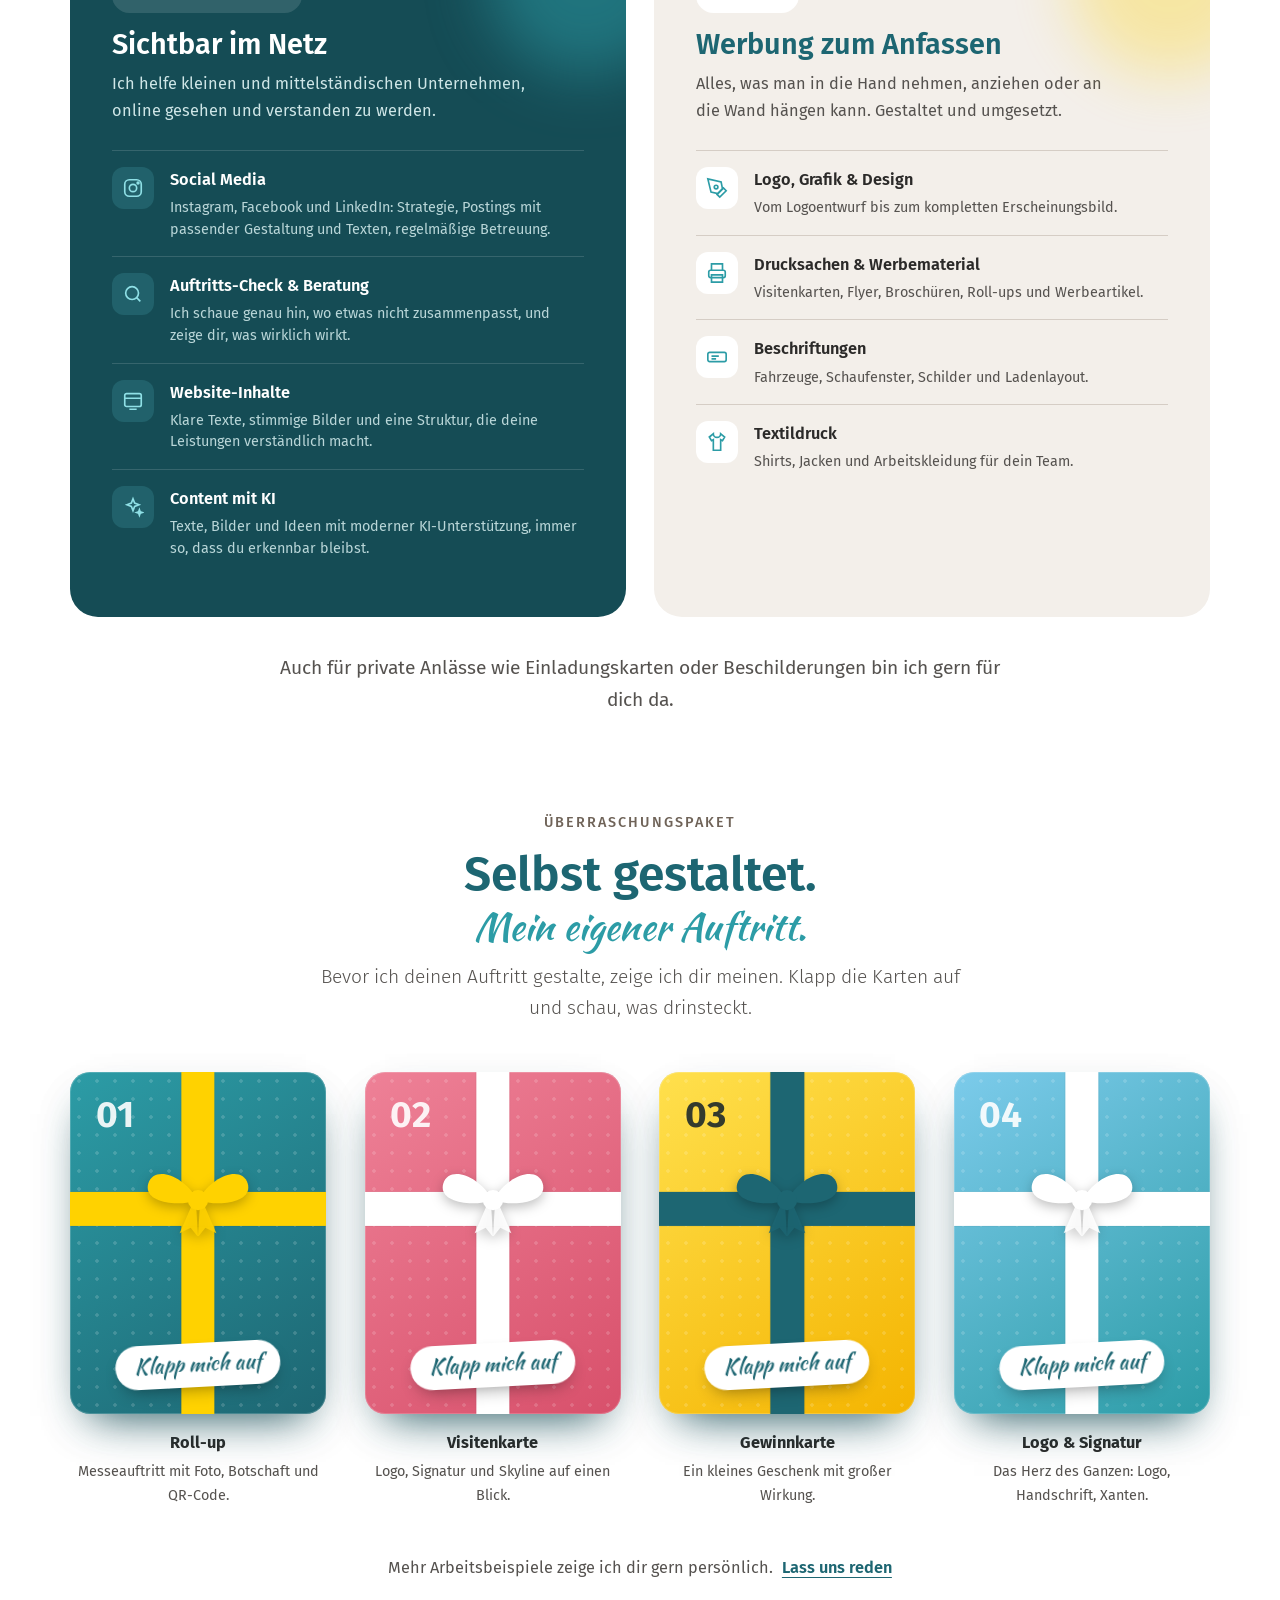
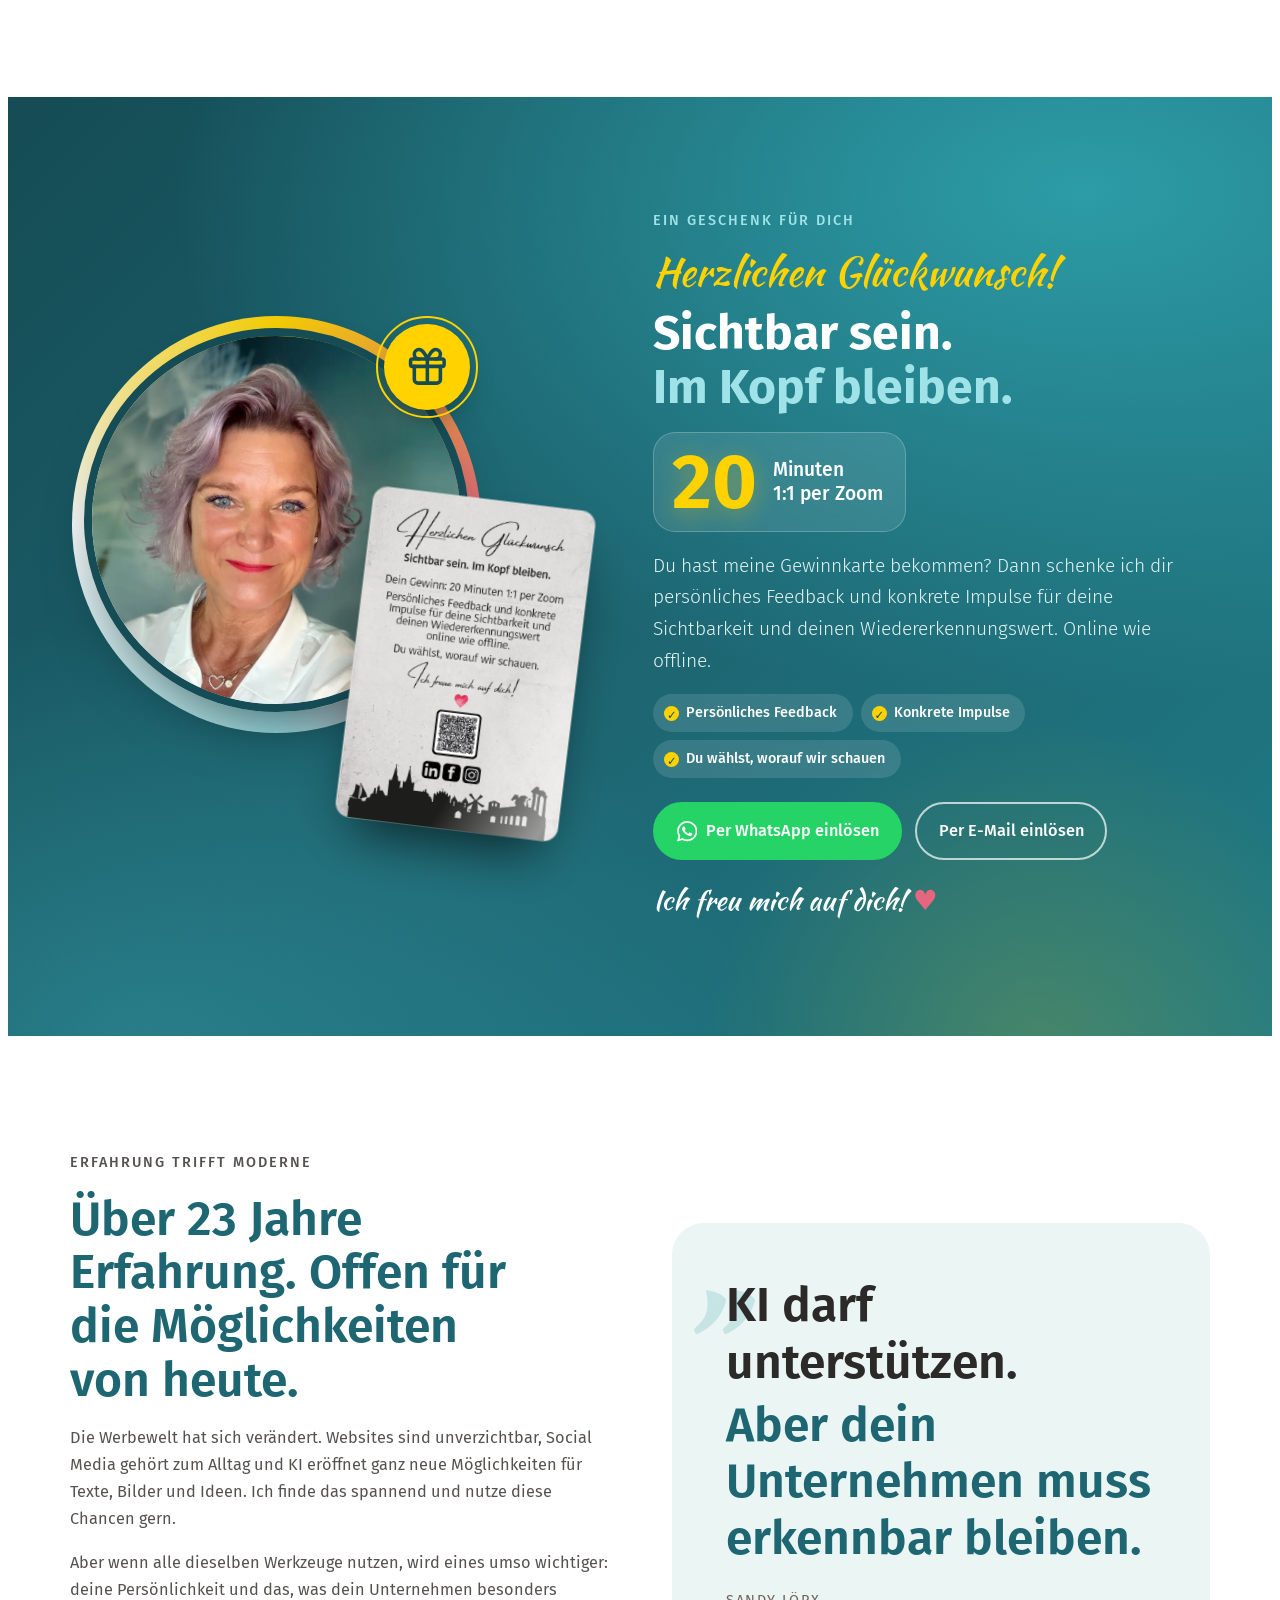
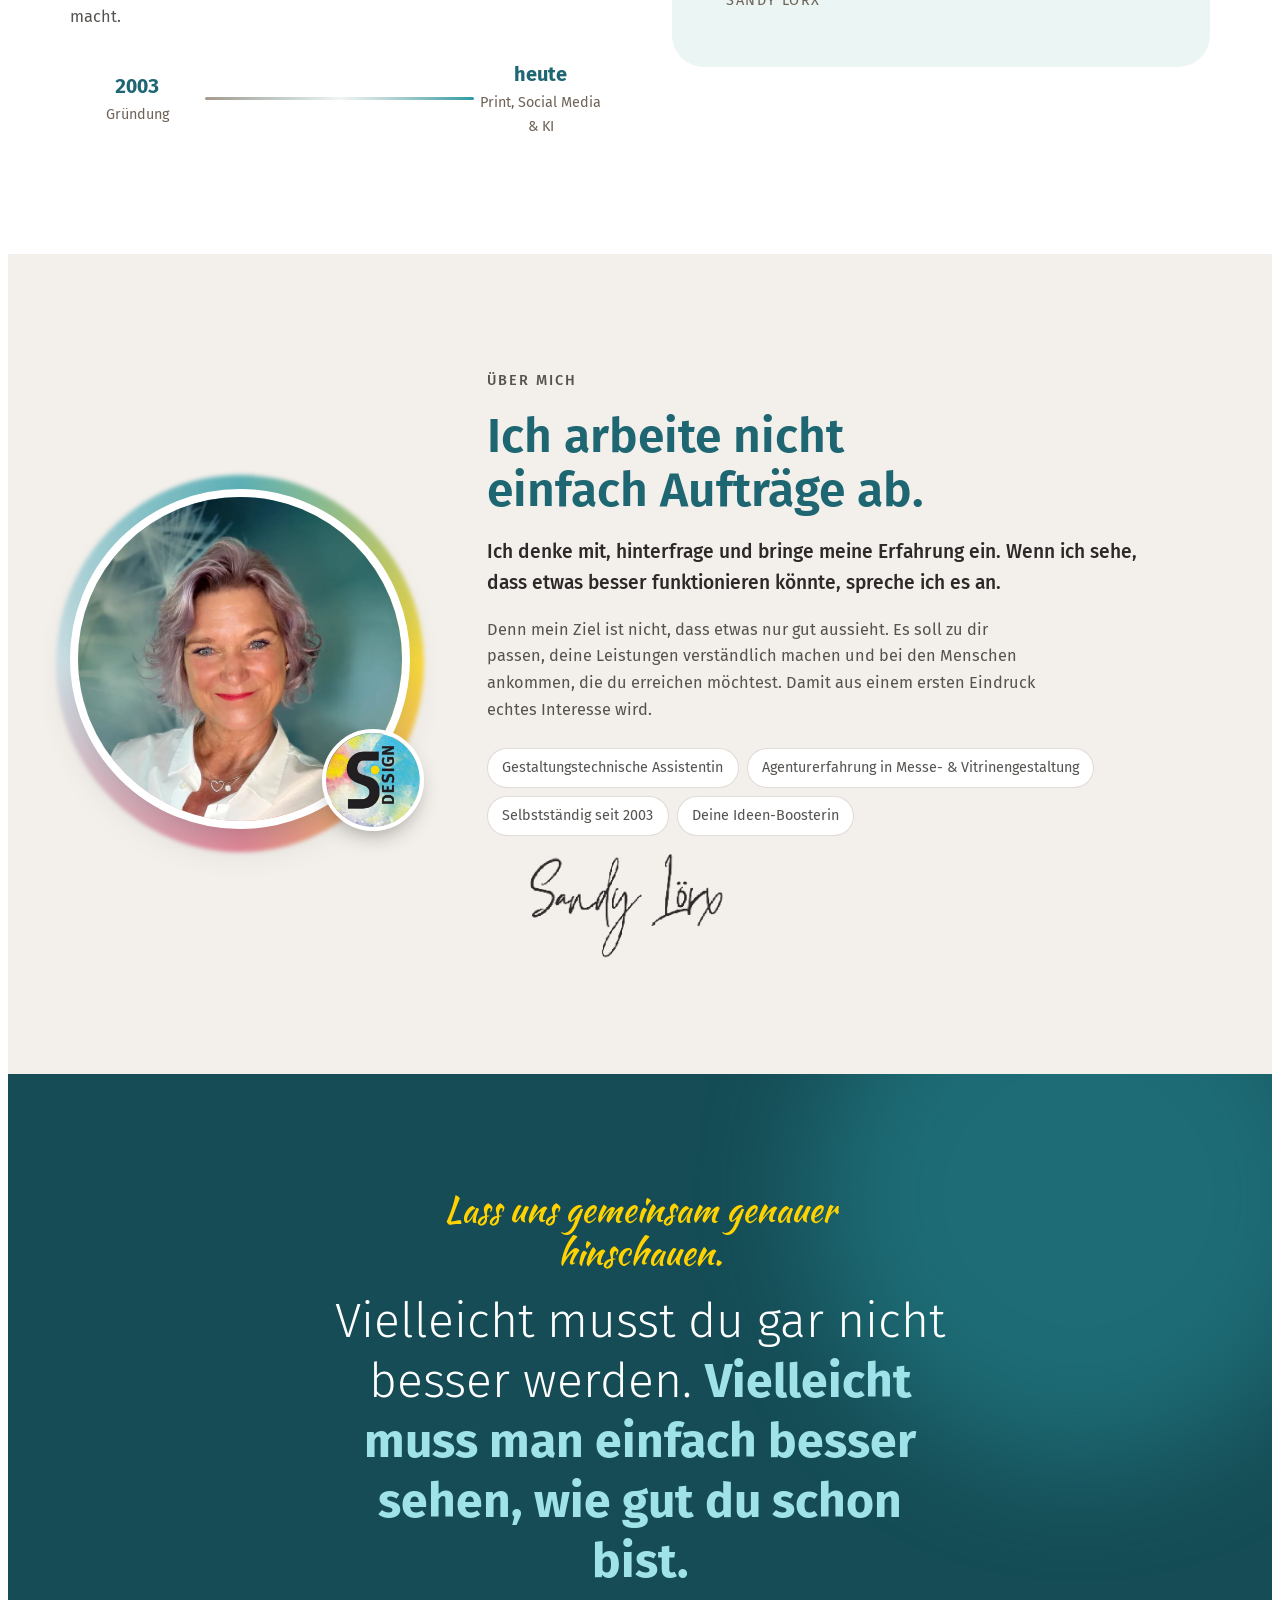
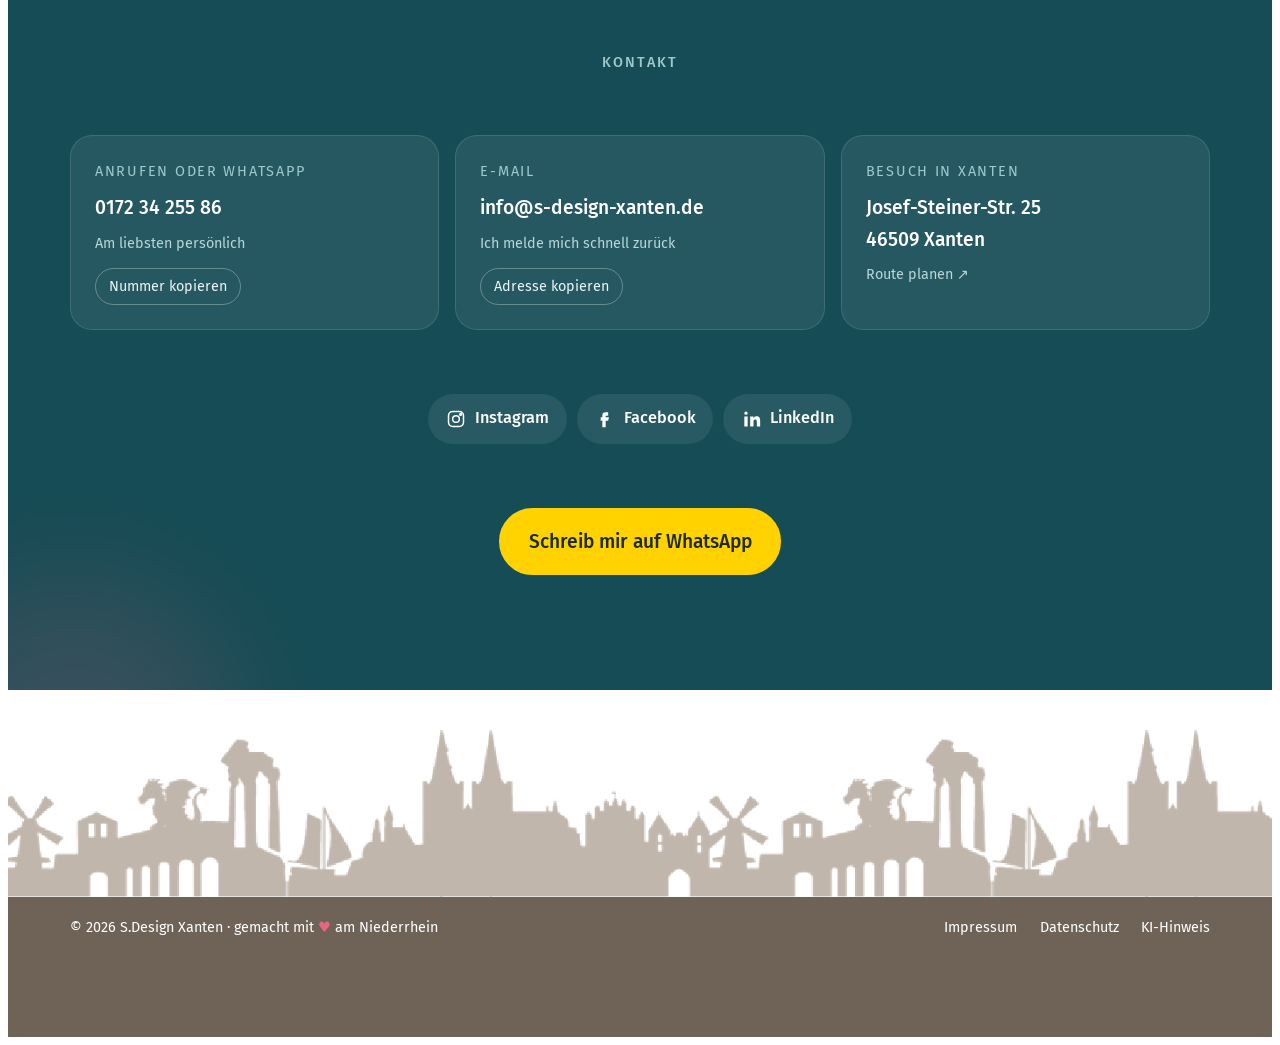
==== commit 837adca4: "Überraschungspaket: Klappkarten mit Sandys eigenen Arbeiten Vier Geschenk-Karten unter den Leistunge" ====
--- a/sdesign-startseite 2/index.html
+++ b/sdesign-startseite 2/index.html
@@ -167,6 +167,56 @@
       </article>
     </div>
     <p class="bridge reveal">Auch für private Anlässe wie Einladungskarten oder Beschilderungen bin ich gern für dich da.</p>
+    <div class="surprise">
+      <div class="surprise-head reveal">
+        <p class="eyebrow">Überraschungspaket</p>
+        <h3>Selbst gestaltet. <span class="script">Mein eigener Auftritt.</span></h3>
+        <p class="lead">Bevor ich deinen Auftritt gestalte, zeige ich dir meinen. Klapp die Karten auf und schau, was drinsteckt.</p>
+      </div>
+      <div class="folds">
+        <div class="fold-item reveal">
+          <button class="fold teal" type="button" aria-expanded="false" aria-label="Überraschung 01 aufklappen: Roll-up">
+            <span class="inside"><img src="assets/arbeit-rollup.webp" alt="Roll-up von S.Design, gestaltet von Sandy Lörx" width="444" height="900" loading="lazy"></span>
+            <span class="cover" aria-hidden="true">
+              <span class="front"><svg class="bow" viewBox="0 0 64 40" aria-hidden="true"><path d="M32 20C24 6 8 1 5 11s15 13 27 9z"/><path d="M32 20c8-14 24-19 27-9s-15 13-27 9z"/><path d="M29 22l-7 16 6-3 4 5 1-17zM35 22l7 16-6-3-4 5-1-17z" opacity=".85"/><circle cx="32" cy="20" r="5.5"/></svg><span class="num">01</span><span class="hint">Klapp mich auf</span></span>
+              <span class="back"></span>
+            </span>
+          </button>
+          <p class="fold-cap"><b>Roll-up</b><span>Messeauftritt mit Foto, Botschaft und QR-Code.</span></p>
+        </div>
+        <div class="fold-item reveal">
+          <button class="fold rose" type="button" aria-expanded="false" aria-label="Überraschung 02 aufklappen: Visitenkarte">
+            <span class="inside"><img src="assets/arbeit-visitenkarte.webp" alt="Visitenkarte von S.Design, gestaltet von Sandy Lörx" width="607" height="900" loading="lazy"></span>
+            <span class="cover" aria-hidden="true">
+              <span class="front"><svg class="bow" viewBox="0 0 64 40" aria-hidden="true"><path d="M32 20C24 6 8 1 5 11s15 13 27 9z"/><path d="M32 20c8-14 24-19 27-9s-15 13-27 9z"/><path d="M29 22l-7 16 6-3 4 5 1-17zM35 22l7 16-6-3-4 5-1-17z" opacity=".85"/><circle cx="32" cy="20" r="5.5"/></svg><span class="num">02</span><span class="hint">Klapp mich auf</span></span>
+              <span class="back"></span>
+            </span>
+          </button>
+          <p class="fold-cap"><b>Visitenkarte</b><span>Logo, Signatur und Skyline auf einen Blick.</span></p>
+        </div>
+        <div class="fold-item reveal">
+          <button class="fold sun" type="button" aria-expanded="false" aria-label="Überraschung 03 aufklappen: Gewinnkarte">
+            <span class="inside"><img src="assets/gewinnkarte.webp" alt="Gewinnkarte von S.Design, gestaltet von Sandy Lörx" width="640" height="954" loading="lazy"></span>
+            <span class="cover" aria-hidden="true">
+              <span class="front"><svg class="bow" viewBox="0 0 64 40" aria-hidden="true"><path d="M32 20C24 6 8 1 5 11s15 13 27 9z"/><path d="M32 20c8-14 24-19 27-9s-15 13-27 9z"/><path d="M29 22l-7 16 6-3 4 5 1-17zM35 22l7 16-6-3-4 5-1-17z" opacity=".85"/><circle cx="32" cy="20" r="5.5"/></svg><span class="num">03</span><span class="hint">Klapp mich auf</span></span>
+              <span class="back"></span>
+            </span>
+          </button>
+          <p class="fold-cap"><b>Gewinnkarte</b><span>Ein kleines Geschenk mit großer Wirkung.</span></p>
+        </div>
+        <div class="fold-item reveal">
+          <button class="fold sky" type="button" aria-expanded="false" aria-label="Überraschung 04 aufklappen: Logo &amp; Signatur">
+            <span class="inside"><img src="assets/arbeit-logo.webp" alt="Logo &amp; Signatur von S.Design, gestaltet von Sandy Lörx" width="732" height="800" loading="lazy"></span>
+            <span class="cover" aria-hidden="true">
+              <span class="front"><svg class="bow" viewBox="0 0 64 40" aria-hidden="true"><path d="M32 20C24 6 8 1 5 11s15 13 27 9z"/><path d="M32 20c8-14 24-19 27-9s-15 13-27 9z"/><path d="M29 22l-7 16 6-3 4 5 1-17zM35 22l7 16-6-3-4 5-1-17z" opacity=".85"/><circle cx="32" cy="20" r="5.5"/></svg><span class="num">04</span><span class="hint">Klapp mich auf</span></span>
+              <span class="back"></span>
+            </span>
+          </button>
+          <p class="fold-cap"><b>Logo &amp; Signatur</b><span>Das Herz des Ganzen: Logo, Handschrift, Xanten.</span></p>
+        </div>
+      </div>
+      <p class="surprise-foot reveal">Mehr Arbeitsbeispiele zeige ich dir gern persönlich. <a href="#kontakt">Lass uns reden</a></p>
+    </div>
   </div>
 </section>
 
@@ -310,6 +360,10 @@
     var end=+el.dataset.count, t0=null;
     function step(t){ if(!t0) t0=t; var p=Math.min((t-t0)/1400,1); el.textContent=Math.round(end*(1-Math.pow(1-p,3))); if(p<1) requestAnimationFrame(step); }
     el.textContent="0"; setTimeout(function(){requestAnimationFrame(step)},500);
+  });
+  // Klappkarten öffnen und schließen
+  document.querySelectorAll(".fold").forEach(function(b){
+    b.addEventListener("click", function(){ var o=b.parentNode.classList.toggle("open"); b.setAttribute("aria-expanded", o); });
   });
   // Kopieren
   document.querySelectorAll(".copy").forEach(function(b){
--- a/sdesign-startseite 2/assets/style.css
+++ b/sdesign-startseite 2/assets/style.css
@@ -400,6 +400,43 @@
 .gift-sign .heart{color:#E5667E;display:inline-block;animation:beat 1.6s ease-in-out infinite}
 @media (max-width:860px){.gift-grid{grid-template-columns:1fr}.gift-visual{width:min(100%,400px)}}
 
+/* Überraschungspaket: Klappkarten wie verpackte Geschenke, Deckel klappt in 3D auf und zeigt eine Arbeit */
+.surprise{margin-top:clamp(4rem,8vw,6rem);display:grid;gap:clamp(2rem,4vw,3rem)}
+.surprise-head{text-align:center;display:grid;gap:.8rem;justify-items:center}
+.surprise-head h3{font-size:var(--s-xl)}
+.surprise-head h3 .script{display:block;font-size:.8em;margin-top:.2rem}
+.folds{display:grid;grid-template-columns:repeat(4,1fr);gap:clamp(1.2rem,3vw,2.4rem)}
+.fold-item{display:grid;gap:1rem;align-content:start}
+.fold{position:relative;display:block;width:100%;aspect-ratio:3/4;padding:0;border:0;background:none;font:inherit;color:inherit;cursor:pointer;perspective:900px;perspective-origin:50% 30%;border-radius:20px}
+.fold .inside{position:absolute;inset:0;border-radius:20px;display:grid;place-items:center;padding:9%;background:radial-gradient(circle at 30% 20%,var(--paper),var(--mist));box-shadow:inset 0 0 0 1px var(--line),var(--shadow);overflow:hidden}
+.fold .inside img{max-width:100%;max-height:100%;width:auto;height:auto;object-fit:contain;border-radius:6px;box-shadow:0 14px 28px -14px rgba(0,0,0,.5);transform:scale(.85) rotate(-3deg);opacity:.4;transition:transform .9s .25s cubic-bezier(.2,1.3,.3,1),opacity .6s .2s}
+.fold .cover{position:absolute;inset:0;z-index:2;transform-origin:center top;transform-style:preserve-3d;transition:transform 1.1s cubic-bezier(.2,.8,.2,1);animation:peek 5s ease-in-out infinite}
+.fold-item:nth-child(2) .cover{animation-delay:1.2s}.fold-item:nth-child(3) .cover{animation-delay:2.4s}.fold-item:nth-child(4) .cover{animation-delay:3.6s}
+@keyframes peek{0%,78%,100%{transform:rotateX(0)}86%{transform:rotateX(-26deg)}92%{transform:rotateX(-10deg)}}
+.cover .front,.cover .back{position:absolute;inset:0;border-radius:20px;-webkit-backface-visibility:hidden;backface-visibility:hidden}
+.cover .back{transform:rotateX(180deg);background:linear-gradient(135deg,var(--sand),var(--paper));box-shadow:inset 0 0 0 1px var(--line)}
+.cover .front{overflow:hidden;display:grid;place-items:center;color:#FFFFFF;background:radial-gradient(circle,rgba(255,255,255,.16) 1.5px,transparent 2px) 0 0/18px 18px,var(--g);box-shadow:0 22px 40px -20px rgba(21,76,85,.75),inset 0 0 0 1px rgba(255,255,255,.18)}
+.cover .front::before,.cover .front::after{content:"";position:absolute;background:var(--rb);box-shadow:0 0 0 1px rgba(0,0,0,.04)}
+.cover .front::before{left:50%;top:0;bottom:0;width:13%;transform:translateX(-50%)}
+.cover .front::after{left:0;right:0;top:40%;height:10%;transform:translateY(-50%)}
+.cover .bow{position:absolute;z-index:1;left:50%;top:40%;width:46%;transform:translate(-50%,-62%);fill:var(--rb);filter:drop-shadow(0 4px 6px rgba(0,0,0,.25))}
+.cover .num{position:absolute;left:10%;top:7%;font-size:clamp(1.6rem,1.2rem + 1.4vw,2.4rem);font-weight:700;opacity:.9;line-height:1}
+.cover .hint{position:absolute;z-index:1;left:50%;bottom:8%;transform:translateX(-50%) rotate(-3deg);white-space:nowrap;padding:.15em .9em .25em;border-radius:999px;background:#FFFFFF;color:#1D6672;font-family:var(--f-script);font-size:clamp(1rem,.85rem + .6vw,1.35rem);box-shadow:0 8px 18px -8px rgba(0,0,0,.45)}
+.fold.teal{--g:linear-gradient(145deg,#2C9CA6,#1D6672);--rb:#FFD200}
+.fold.rose{--g:linear-gradient(145deg,#EE8197,#D8506B);--rb:#FFFFFF}
+.fold.sun{--g:linear-gradient(145deg,#FFE04D,#F4B400);--rb:#1D6672}
+.fold.sun .front{color:#1F2A2B}
+.fold.sky{--g:linear-gradient(145deg,#7CCBEB,#2C9CA6);--rb:#FFFFFF}
+.fold-item.open .cover{animation:none;transform:rotateX(-100deg)}
+.fold-item.open .inside img{transform:none;opacity:1}
+@media (hover:hover){.fold:hover .cover{animation:none;transform:rotateX(-100deg)}.fold:hover .inside img{transform:none;opacity:1}}
+.fold-cap{display:grid;gap:.2rem;text-align:center;font-size:var(--s-xs);color:var(--ink-soft)}
+.fold-cap b{font-size:var(--s-sm);color:var(--ink)}
+.surprise-foot{text-align:center;color:var(--ink-soft)}
+.surprise-foot a{color:var(--petrol);font-weight:600;text-underline-offset:4px;margin-left:.3rem}
+@media (max-width:860px){.folds{grid-template-columns:repeat(2,1fr)}}
+@media (prefers-reduced-motion: reduce){.fold .cover{transform:rotateX(-100deg)}.fold .inside img{transform:none;opacity:1}}
+
 /* Scroll-Animationen: nur wo der Browser sie kann, Inhalte bleiben sonst sichtbar */
 @supports (animation-timeline: view()){
   .reveal{animation:fadeUp linear both;animation-timeline:view();animation-range:entry 0% entry 55%}
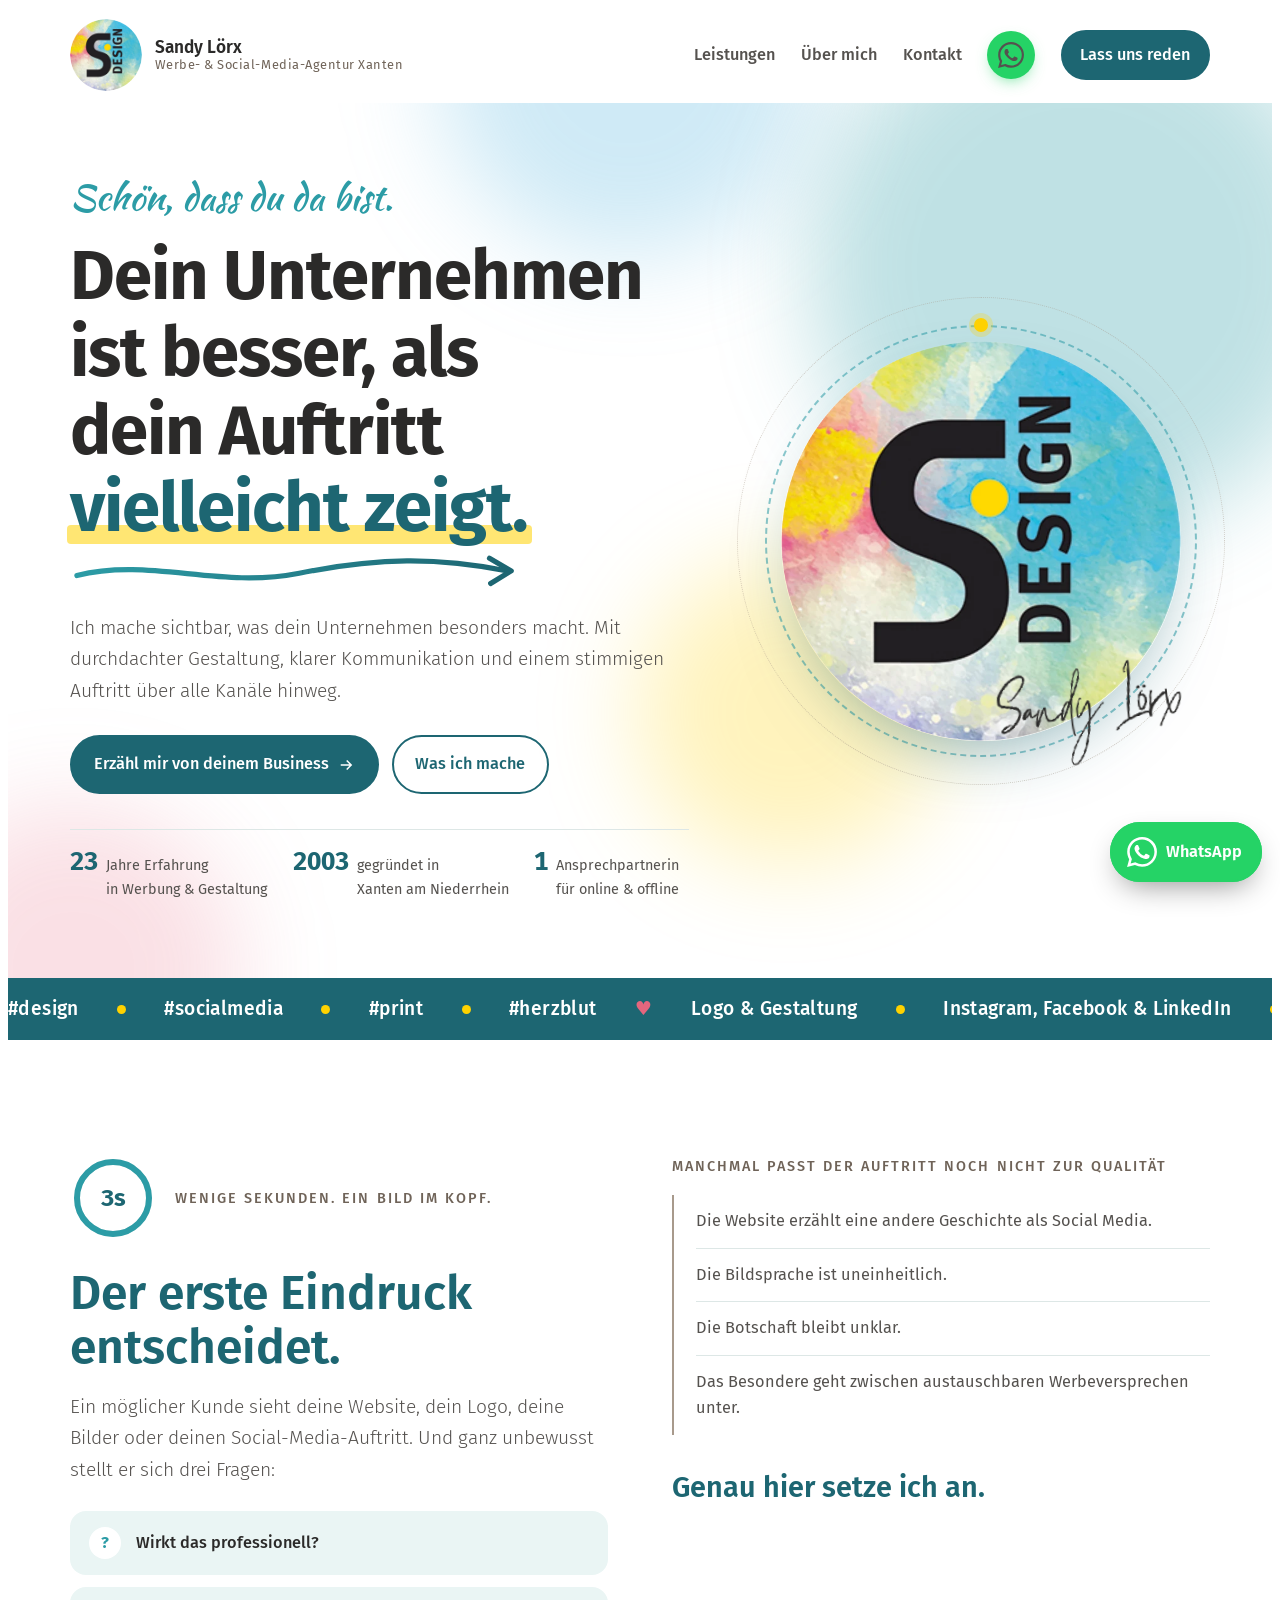
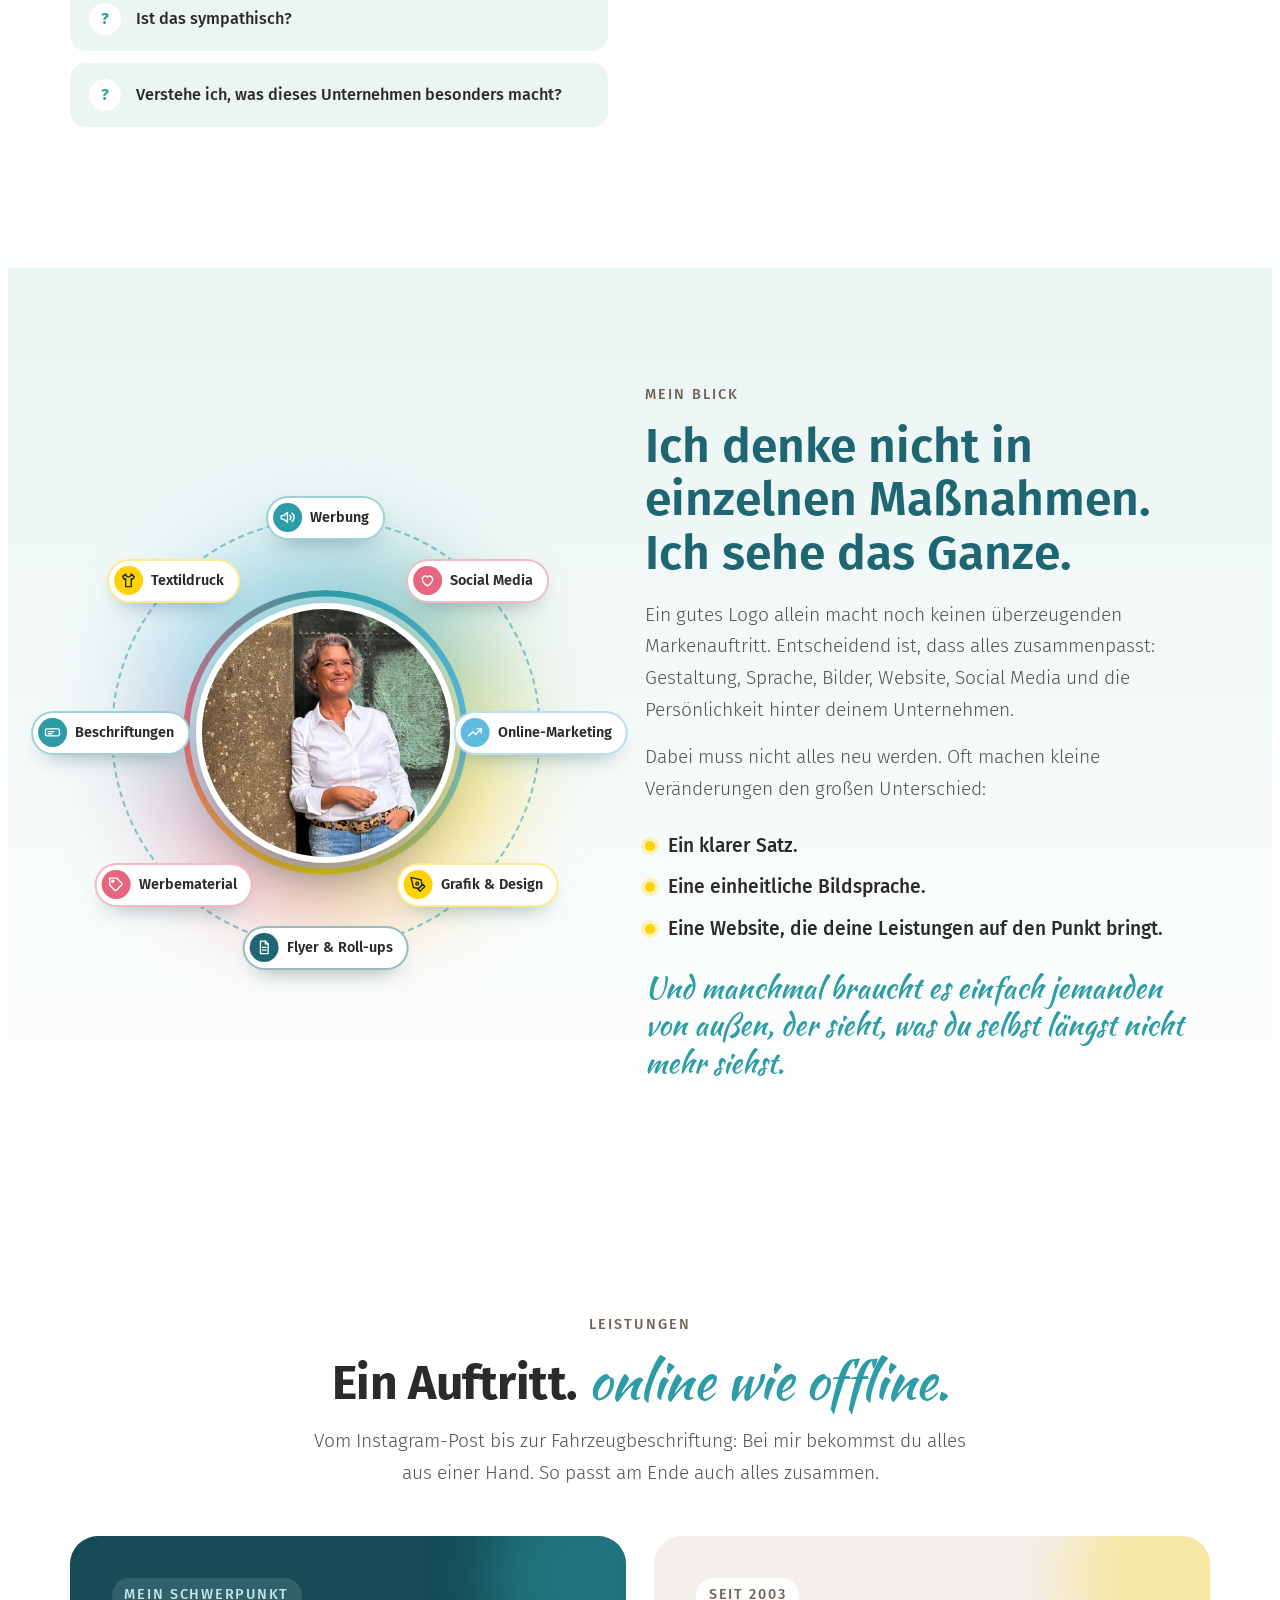
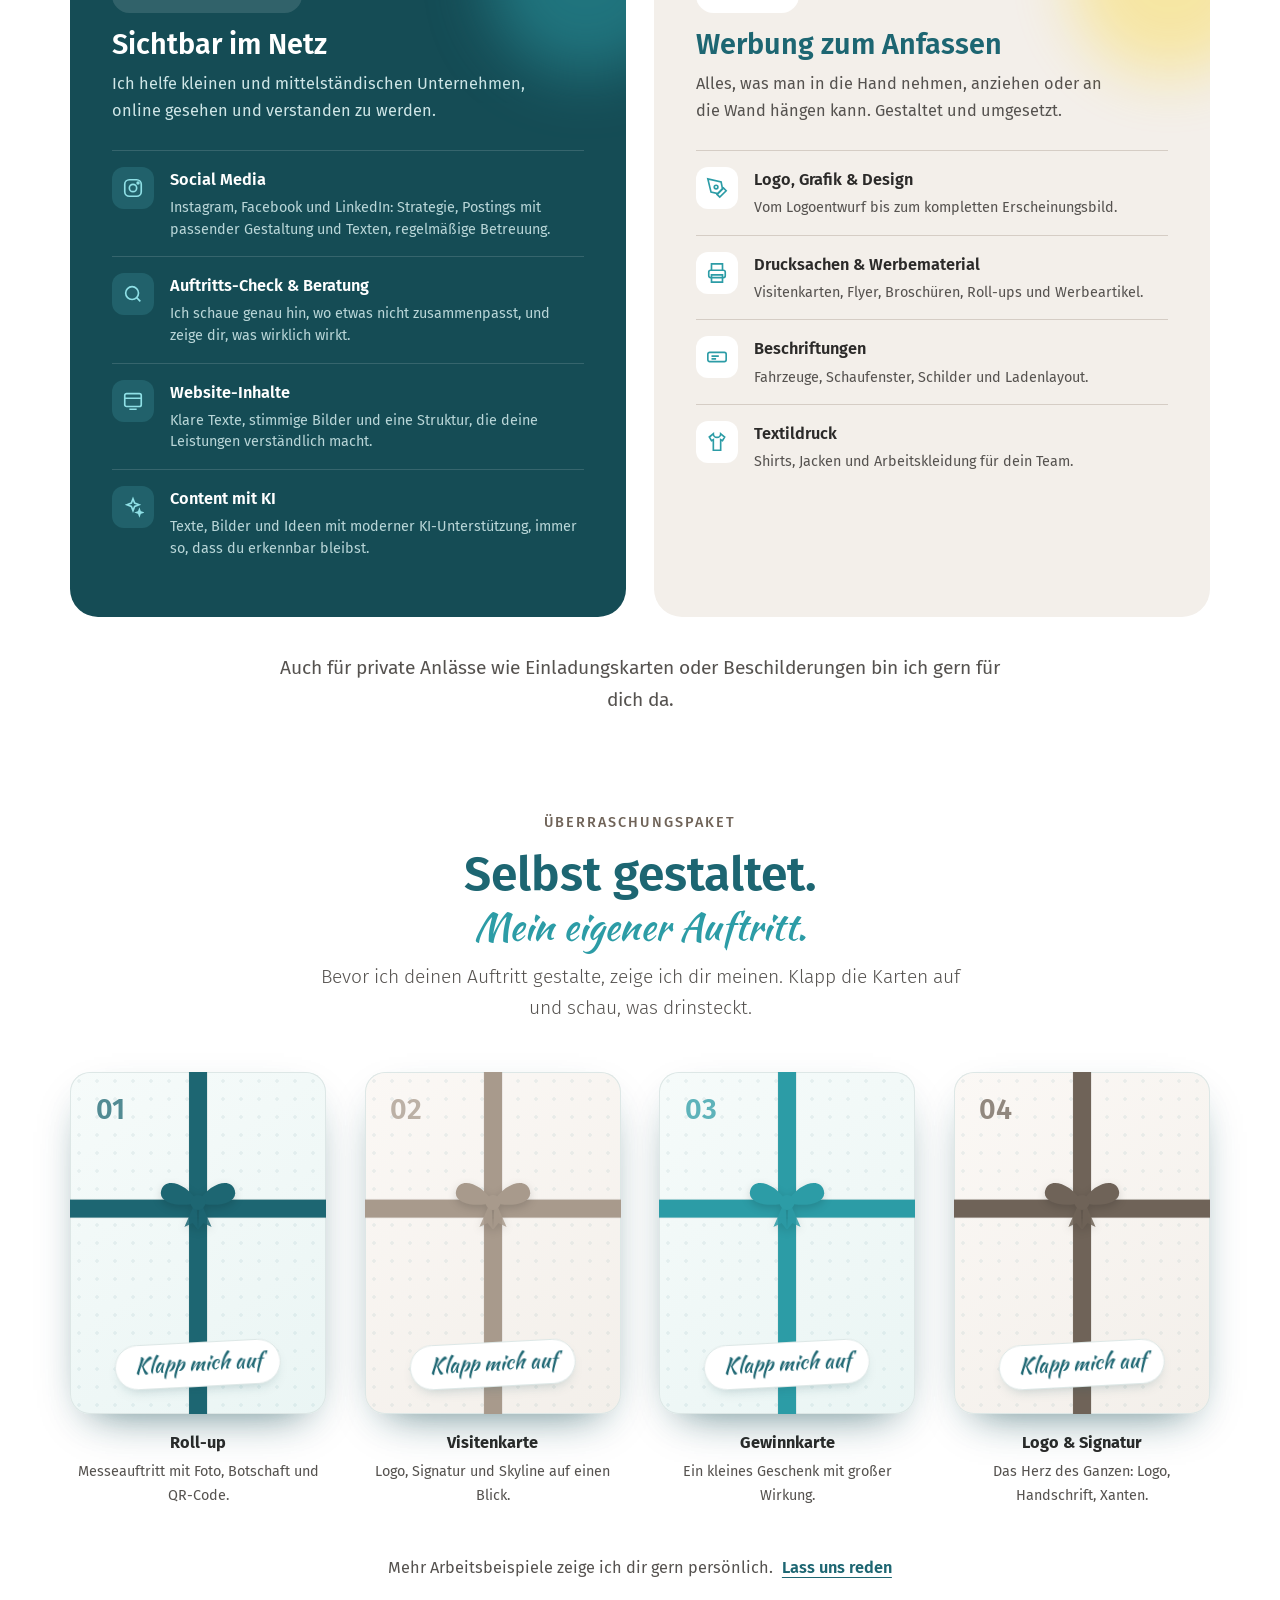
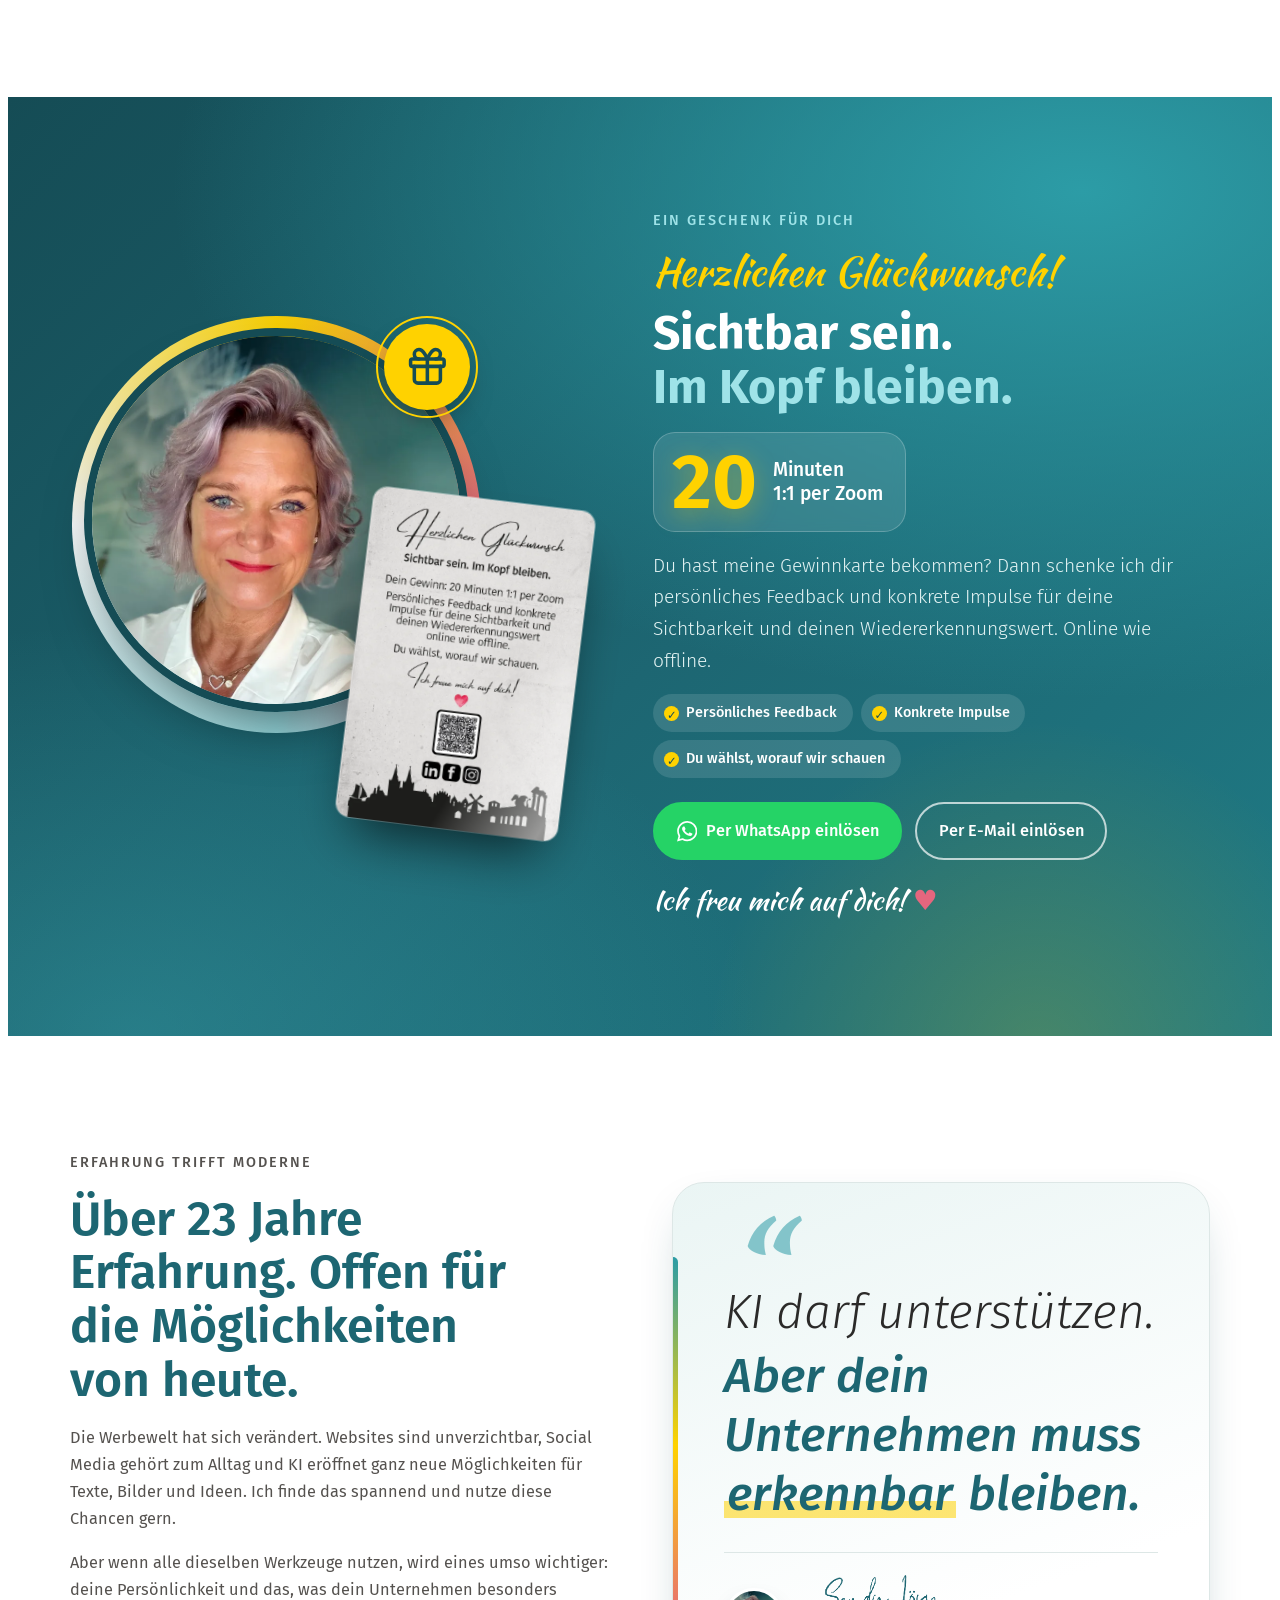
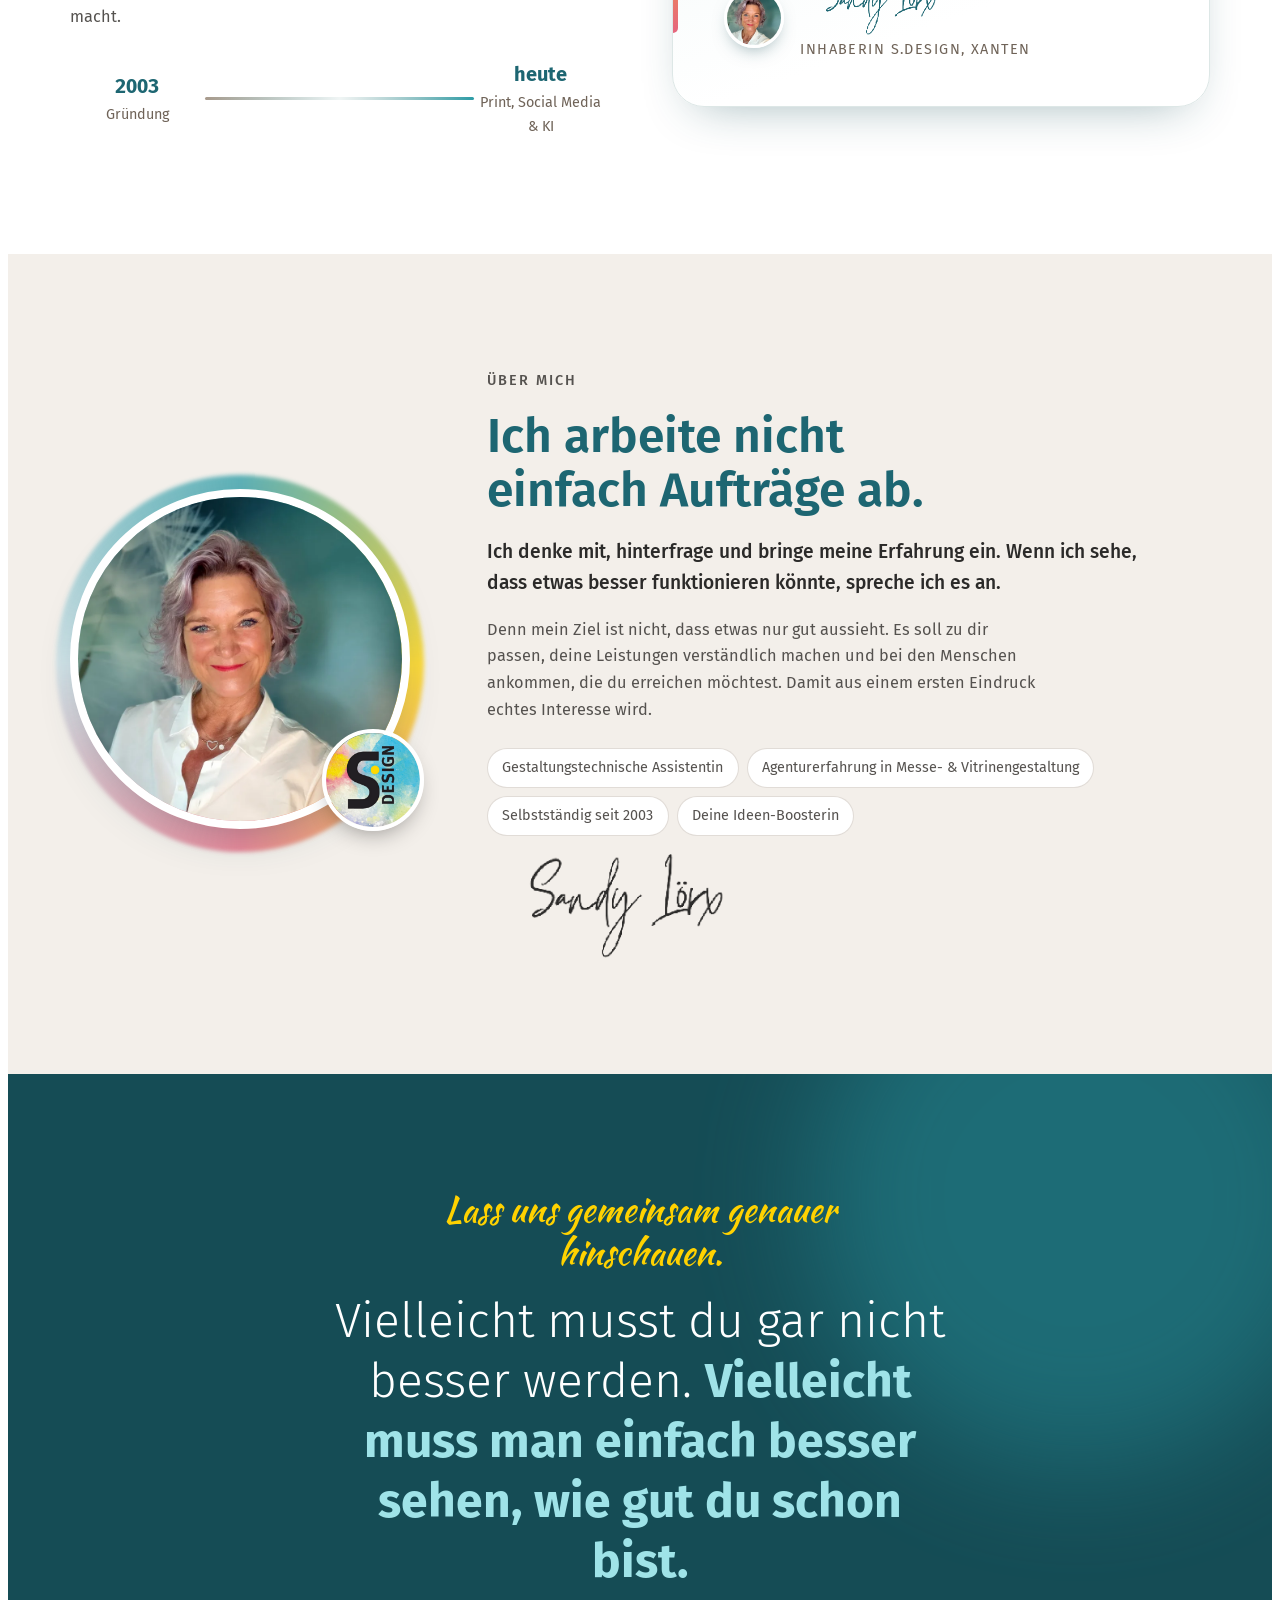
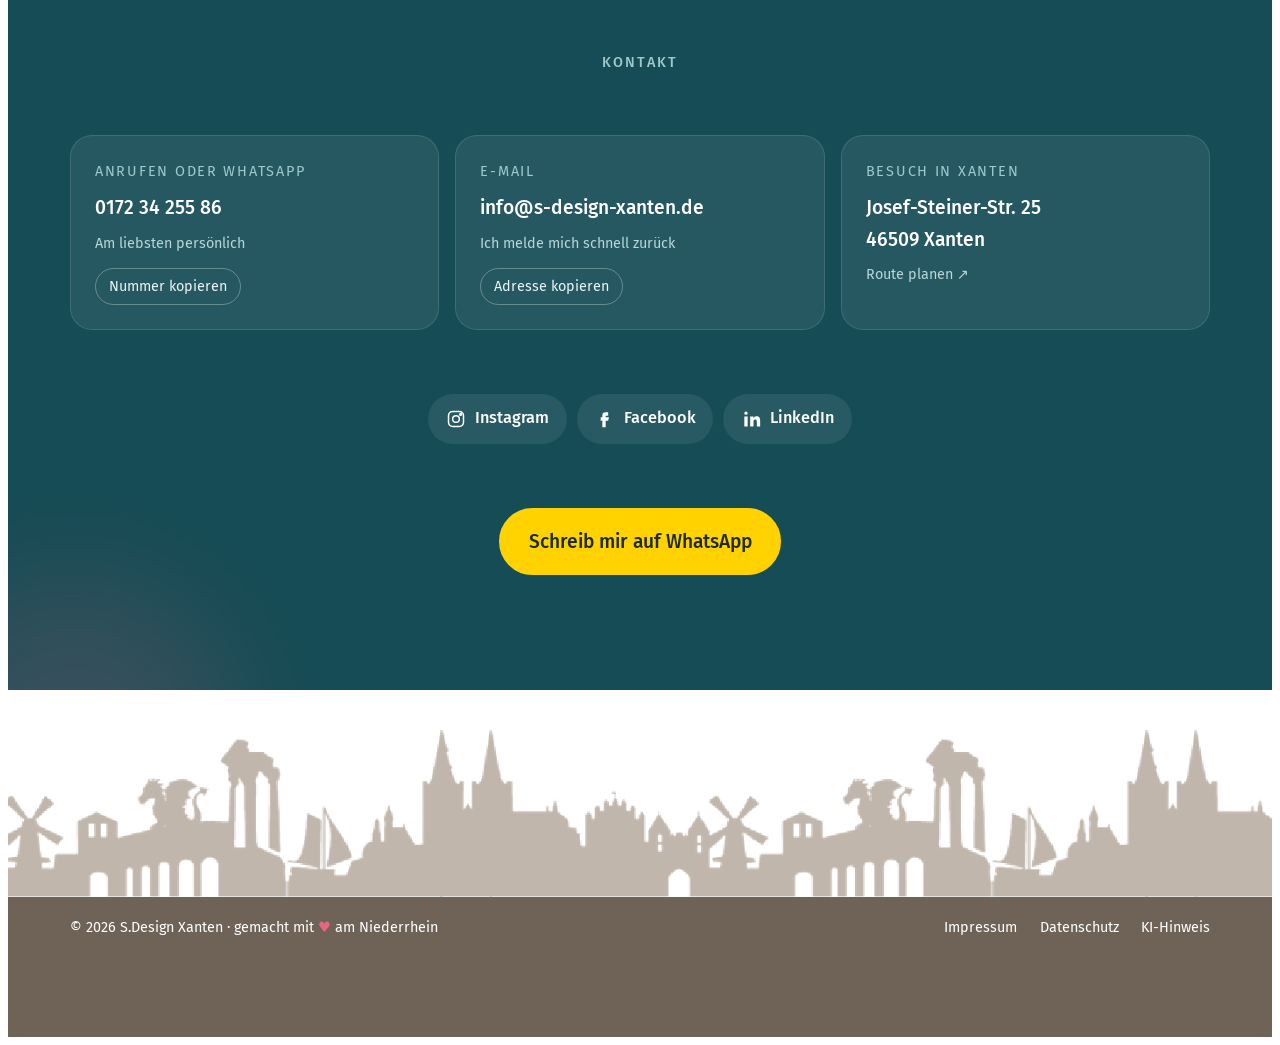
==== commit 1b6c9ad1: "Zitat von Sandy hervorgehoben Kursiv gesetzt, großes Anführungszeichen, Markierung auf „erkennbar“, " ====
--- a/sdesign-startseite 2/index.html
+++ b/sdesign-startseite 2/index.html
@@ -265,10 +265,15 @@
         <div><b>heute</b>Print, Social Media &amp; KI</div>
       </div>
     </div>
-    <figure class="quote reveal" style="margin:0">
-      <span class="mark" aria-hidden="true">„</span>
-      <p>KI darf unterstützen. <span>Aber dein Unternehmen muss erkennbar bleiben.</span></p>
-      <small>Sandy Lörx</small>
+    <figure class="quote reveal">
+      <span class="qmark" aria-hidden="true">“</span>
+      <blockquote>
+        <p>KI darf unterstützen. <span>Aber dein Unternehmen muss <mark>erkennbar</mark> bleiben.</span></p>
+      </blockquote>
+      <figcaption>
+        <img src="assets/sandy-geschenk.webp" alt="" width="800" height="800" loading="lazy">
+        <span class="who"><span class="qsig" role="img" aria-label="Sandy Lörx"></span><small>Inhaberin S.Design, Xanten</small></span>
+      </figcaption>
     </figure>
   </div>
 </section>
--- a/sdesign-startseite 2/assets/style.css
+++ b/sdesign-startseite 2/assets/style.css
@@ -5,6 +5,7 @@
 @font-face{font-family:"Fira Sans";font-style:normal;font-weight:500;font-display:swap;src:url(fonts/fira-sans-500.woff2) format("woff2");unicode-range:U+0000-00FF, U+0131, U+0152-0153, U+02BB-02BC, U+02C6, U+02DA, U+02DC, U+0304, U+0308, U+0329, U+2000-206F, U+20AC, U+2122, U+2191, U+2193, U+2212, U+2215, U+FEFF, U+FFFD}
 @font-face{font-family:"Fira Sans";font-style:normal;font-weight:600;font-display:swap;src:url(fonts/fira-sans-600.woff2) format("woff2");unicode-range:U+0000-00FF, U+0131, U+0152-0153, U+02BB-02BC, U+02C6, U+02DA, U+02DC, U+0304, U+0308, U+0329, U+2000-206F, U+20AC, U+2122, U+2191, U+2193, U+2212, U+2215, U+FEFF, U+FFFD}
 @font-face{font-family:"Fira Sans";font-style:normal;font-weight:700;font-display:swap;src:url(fonts/fira-sans-700.woff2) format("woff2");unicode-range:U+0000-00FF, U+0131, U+0152-0153, U+02BB-02BC, U+02C6, U+02DA, U+02DC, U+0304, U+0308, U+0329, U+2000-206F, U+20AC, U+2122, U+2191, U+2193, U+2212, U+2215, U+FEFF, U+FFFD}
+@font-face{font-family:"Fira Sans";font-style:italic;font-weight:500;font-display:swap;src:url(fonts/fira-sans-500-italic.woff2) format("woff2");unicode-range:U+0000-00FF, U+0131, U+0152-0153, U+02BB-02BC, U+02C6, U+02DA, U+02DC, U+0304, U+0308, U+0329, U+2000-206F, U+20AC, U+2122, U+2191, U+2193, U+2212, U+2215, U+FEFF, U+FFFD}
 @font-face{font-family:"Kaushan Script";font-style:normal;font-weight:400;font-display:swap;src:url(fonts/kaushan-script-400.woff2) format("woff2");unicode-range:U+0000-00FF, U+0131, U+0152-0153, U+02BB-02BC, U+02C6, U+02DA, U+02DC, U+0304, U+0308, U+0329, U+2000-206F, U+20AC, U+2122, U+2191, U+2193, U+2212, U+2215, U+FEFF, U+FFFD}
 
 /* Layout: ruhige, weiße Seite mit Aquarell-Wolken aus dem Logo; großes rundes Logo als Herz der Startseite,
@@ -260,11 +261,18 @@
 .timeline .bar{flex:2;height:3px;background:linear-gradient(90deg,var(--taupe),var(--tuerkis));border-radius:3px;position:relative;overflow:hidden}
 .timeline .bar::after{content:"";position:absolute;inset:0;background:linear-gradient(90deg,transparent,rgba(255,255,255,.9),transparent);animation:shine 2.8s ease-in-out infinite}
 @keyframes shine{from{transform:translateX(-100%)}to{transform:translateX(100%)}}
-.quote{position:relative;border-radius:32px;padding:clamp(2rem,5vw,3.4rem);background:var(--mist);overflow:hidden}
-.quote p{font-size:var(--s-xl);font-weight:600;line-height:1.18;color:var(--ink);text-wrap:balance;position:relative}
-.quote p span{color:var(--petrol);display:block;margin-top:.4rem}
-.quote .mark{position:absolute;top:-.25em;left:.15em;font-family:var(--f-script);font-size:9rem;line-height:1;color:var(--tuerkis);opacity:.18}
-.quote small{display:block;margin-top:1.4rem;color:var(--taupe-ink);font-size:var(--s-xs);letter-spacing:.1em;text-transform:uppercase}
+.quote{position:relative;margin:0;border-radius:32px;padding:clamp(1.8rem,4vw,2.8rem) clamp(1.8rem,4.5vw,3.2rem) clamp(2rem,4vw,2.8rem);background:linear-gradient(160deg,var(--mist),var(--paper) 75%);border:1px solid var(--line);box-shadow:var(--shadow);overflow:hidden}
+.quote::before{content:"";position:absolute;left:0;top:14%;bottom:14%;width:5px;border-radius:0 6px 6px 0;background:linear-gradient(var(--tuerkis),var(--sun),var(--rose))}
+.quote .qmark{display:block;height:.5em;margin:-.12em 0 .05em -.04em;font-family:var(--f-script);font-size:clamp(5.5rem,4rem + 5vw,8.5rem);line-height:1;color:var(--tuerkis);opacity:.55}
+.quote blockquote{margin:0;position:relative;z-index:1}
+.quote p{font-size:var(--s-xl);font-style:italic;font-weight:300;line-height:1.22;color:var(--ink);text-wrap:balance}
+.quote p span{display:block;margin-top:.35rem;font-weight:500;color:var(--petrol)}
+.quote mark{color:inherit;background:linear-gradient(transparent 62%,color-mix(in srgb,var(--sun) 55%,transparent) 62%,color-mix(in srgb,var(--sun) 55%,transparent) 92%,transparent 92%);padding:0 .06em}
+.quote figcaption{position:relative;z-index:1;display:flex;align-items:center;gap:1rem;margin-top:1.8rem;padding-top:1.4rem;border-top:1px solid var(--line)}
+.quote figcaption img{width:60px;height:60px;flex:none;border-radius:50%;object-fit:cover;border:3px solid var(--paper);box-shadow:0 8px 18px -8px rgba(21,76,85,.5)}
+.quote .who{display:grid;gap:.15rem}
+.quote .qsig{display:block;width:150px;aspect-ratio:575/231;background:var(--petrol);-webkit-mask:url(signatur.png) left center/contain no-repeat;mask:url(signatur.png) left center/contain no-repeat}
+.quote small{color:var(--taupe-ink);font-size:var(--s-xs);letter-spacing:.1em;text-transform:uppercase}
 @media (max-width:860px){.ki-grid{grid-template-columns:1fr}}
 
 /* Über mich */
@@ -415,18 +423,18 @@
 @keyframes peek{0%,78%,100%{transform:rotateX(0)}86%{transform:rotateX(-26deg)}92%{transform:rotateX(-10deg)}}
 .cover .front,.cover .back{position:absolute;inset:0;border-radius:20px;-webkit-backface-visibility:hidden;backface-visibility:hidden}
 .cover .back{transform:rotateX(180deg);background:linear-gradient(135deg,var(--sand),var(--paper));box-shadow:inset 0 0 0 1px var(--line)}
-.cover .front{overflow:hidden;display:grid;place-items:center;color:#FFFFFF;background:radial-gradient(circle,rgba(255,255,255,.16) 1.5px,transparent 2px) 0 0/18px 18px,var(--g);box-shadow:0 22px 40px -20px rgba(21,76,85,.75),inset 0 0 0 1px rgba(255,255,255,.18)}
+.cover .front{overflow:hidden;display:grid;place-items:center;color:var(--rb);background:radial-gradient(circle,rgba(29,102,114,.07) 1.5px,transparent 2px) 0 0/18px 18px,var(--g);box-shadow:0 18px 36px -22px rgba(21,76,85,.45),inset 0 0 0 1px #DDE7E6}
 .cover .front::before,.cover .front::after{content:"";position:absolute;background:var(--rb);box-shadow:0 0 0 1px rgba(0,0,0,.04)}
-.cover .front::before{left:50%;top:0;bottom:0;width:13%;transform:translateX(-50%)}
-.cover .front::after{left:0;right:0;top:40%;height:10%;transform:translateY(-50%)}
-.cover .bow{position:absolute;z-index:1;left:50%;top:40%;width:46%;transform:translate(-50%,-62%);fill:var(--rb);filter:drop-shadow(0 4px 6px rgba(0,0,0,.25))}
-.cover .num{position:absolute;left:10%;top:7%;font-size:clamp(1.6rem,1.2rem + 1.4vw,2.4rem);font-weight:700;opacity:.9;line-height:1}
-.cover .hint{position:absolute;z-index:1;left:50%;bottom:8%;transform:translateX(-50%) rotate(-3deg);white-space:nowrap;padding:.15em .9em .25em;border-radius:999px;background:#FFFFFF;color:#1D6672;font-family:var(--f-script);font-size:clamp(1rem,.85rem + .6vw,1.35rem);box-shadow:0 8px 18px -8px rgba(0,0,0,.45)}
-.fold.teal{--g:linear-gradient(145deg,#2C9CA6,#1D6672);--rb:#FFD200}
-.fold.rose{--g:linear-gradient(145deg,#EE8197,#D8506B);--rb:#FFFFFF}
-.fold.sun{--g:linear-gradient(145deg,#FFE04D,#F4B400);--rb:#1D6672}
-.fold.sun .front{color:#1F2A2B}
-.fold.sky{--g:linear-gradient(145deg,#7CCBEB,#2C9CA6);--rb:#FFFFFF}
+.cover .front::before{left:50%;top:0;bottom:0;width:7%;transform:translateX(-50%)}
+.cover .front::after{left:0;right:0;top:40%;height:5.5%;transform:translateY(-50%)}
+.cover .bow{position:absolute;z-index:1;left:50%;top:40%;width:34%;transform:translate(-50%,-62%);fill:var(--rb);filter:drop-shadow(0 3px 4px rgba(0,0,0,.15))}
+.cover .num{position:absolute;left:10%;top:7%;font-size:clamp(1.3rem,1rem + 1vw,1.9rem);font-weight:600;opacity:.75;line-height:1}
+.cover .hint{position:absolute;z-index:1;left:50%;bottom:8%;transform:translateX(-50%) rotate(-3deg);white-space:nowrap;padding:.15em .9em .25em;border-radius:999px;background:#FFFFFF;color:#1D6672;border:1px solid #DDE7E6;font-family:var(--f-script);font-size:clamp(1rem,.85rem + .6vw,1.3rem);box-shadow:0 6px 14px -8px rgba(21,76,85,.35)}
+.fold.teal{--g:linear-gradient(145deg,#F6FBFA,#EAF5F4);--rb:#1D6672}
+.fold.rose{--g:linear-gradient(145deg,#FBF8F5,#F3EFEA);--rb:#A89A8C}
+.fold.sun{--g:linear-gradient(145deg,#F6FBFA,#EAF5F4);--rb:#2C9CA6}
+
+.fold.sky{--g:linear-gradient(145deg,#FBF8F5,#F3EFEA);--rb:#6F6358}
 .fold-item.open .cover{animation:none;transform:rotateX(-100deg)}
 .fold-item.open .inside img{transform:none;opacity:1}
 @media (hover:hover){.fold:hover .cover{animation:none;transform:rotateX(-100deg)}.fold:hover .inside img{transform:none;opacity:1}}
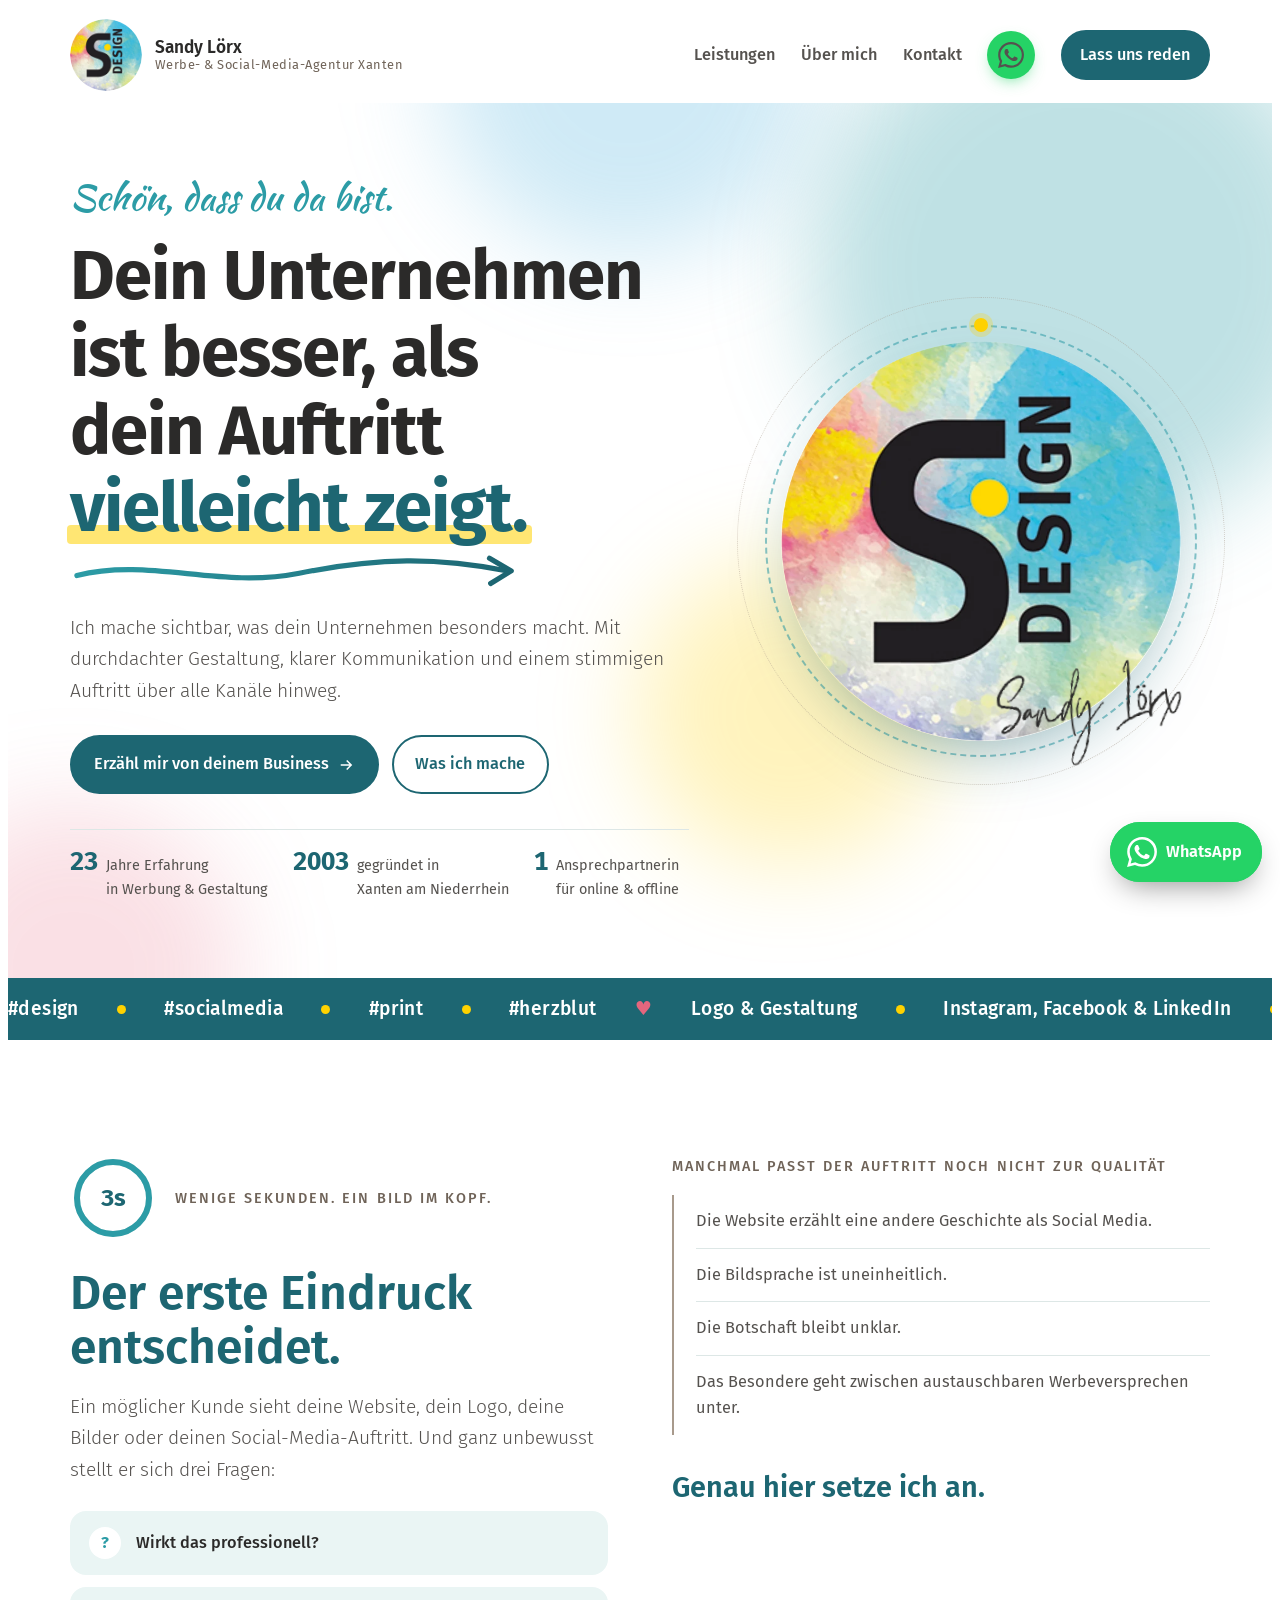
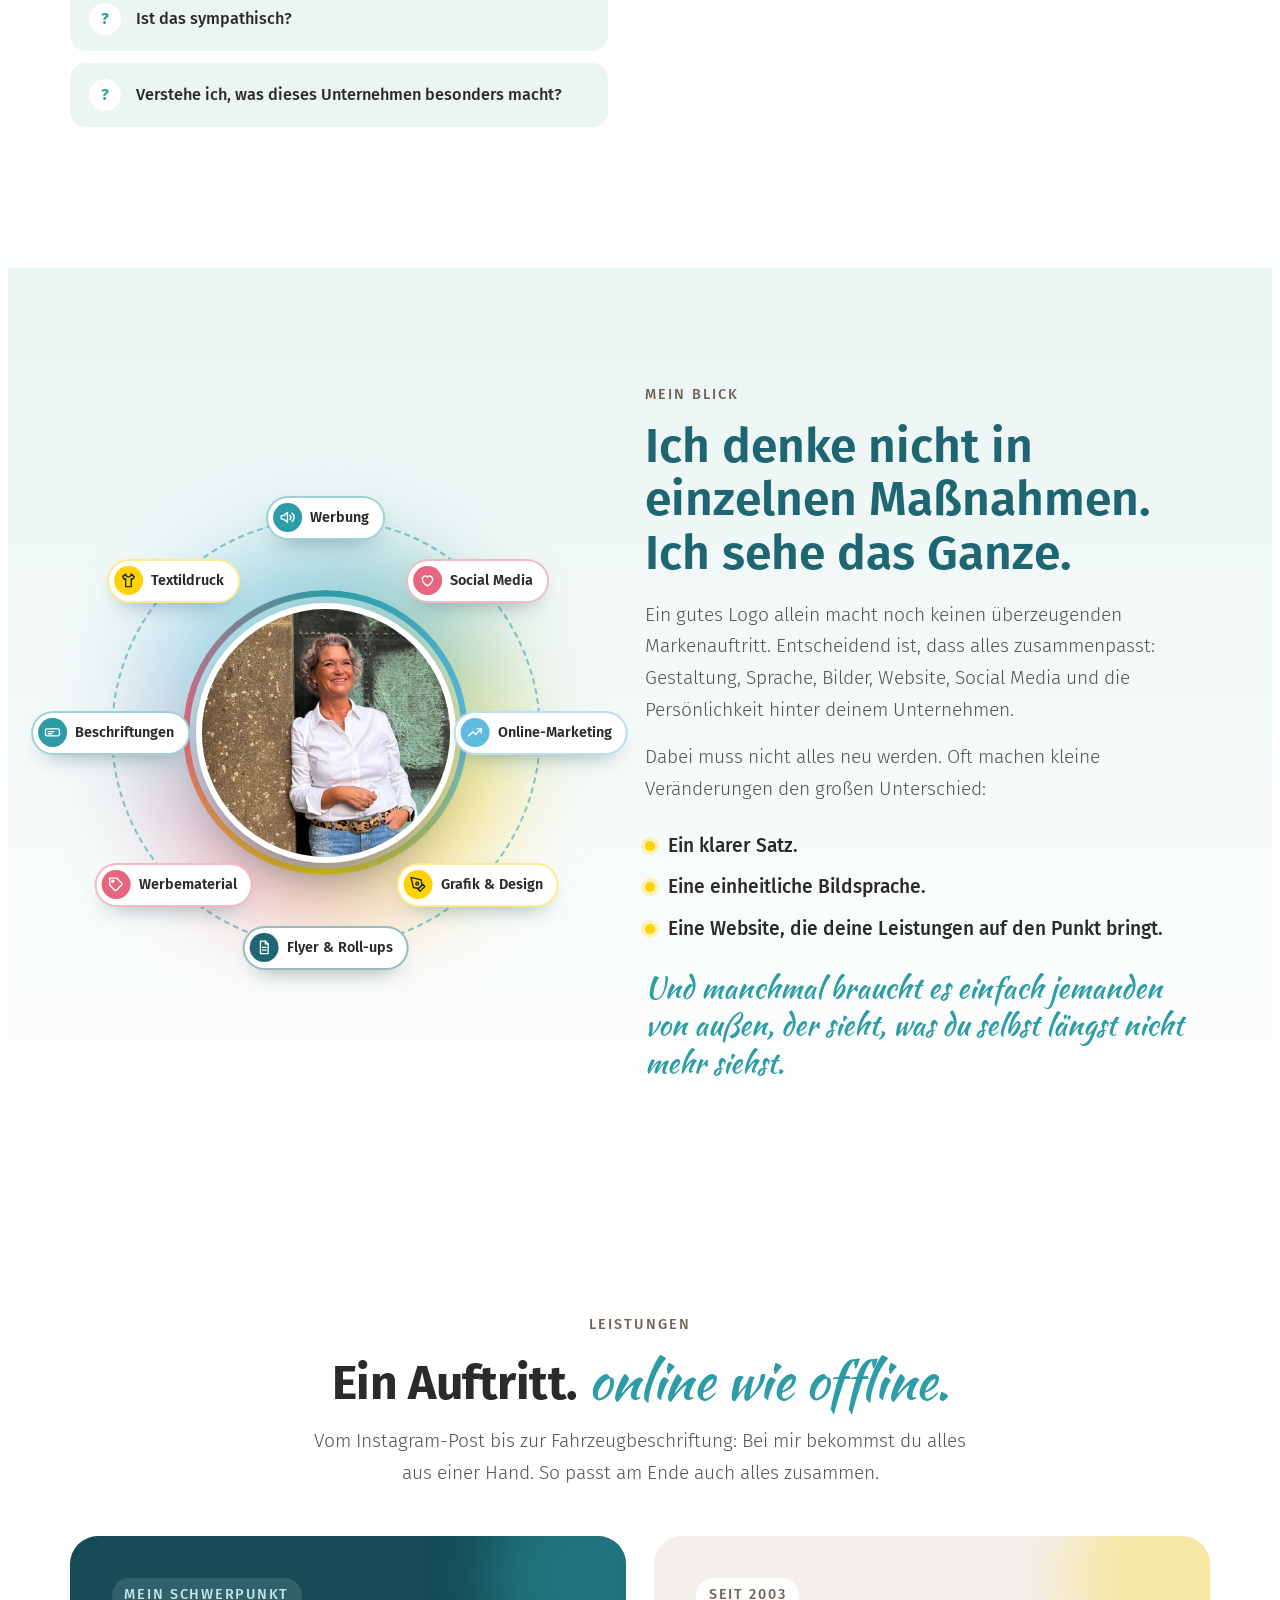
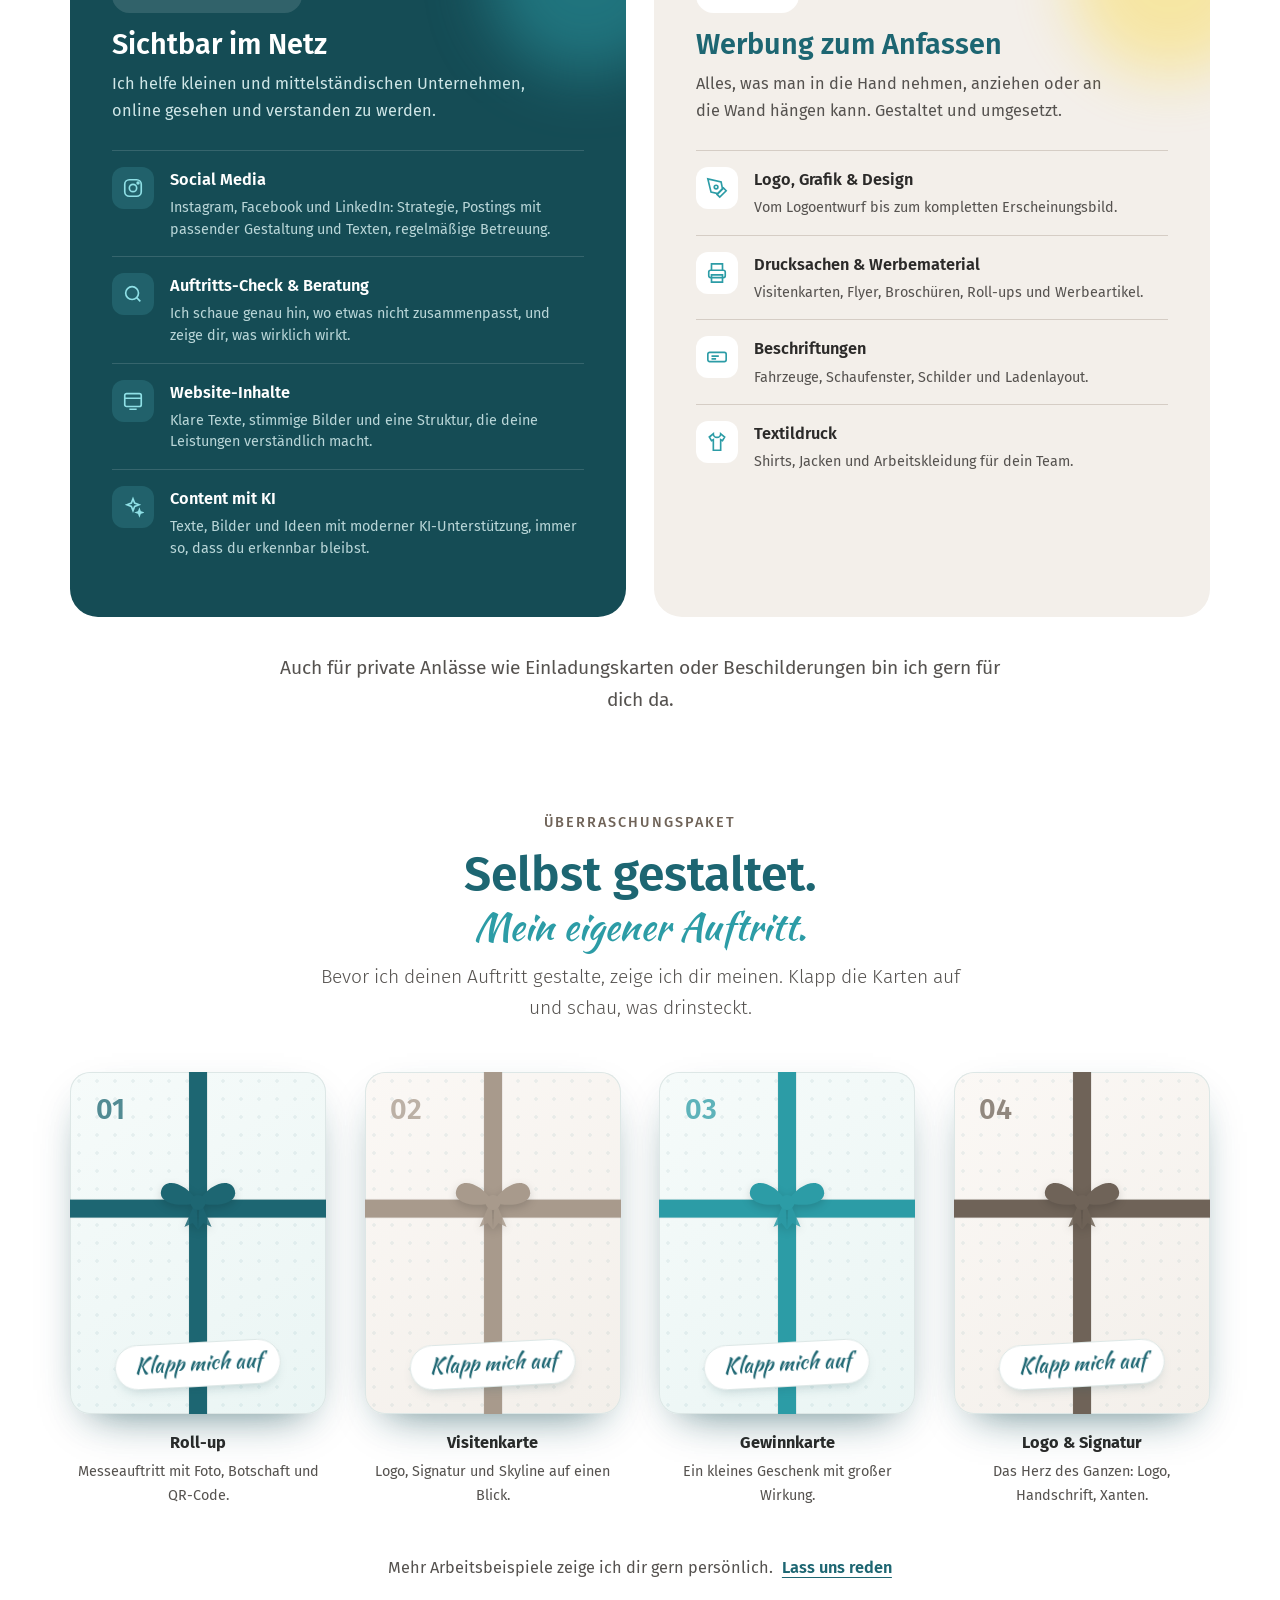
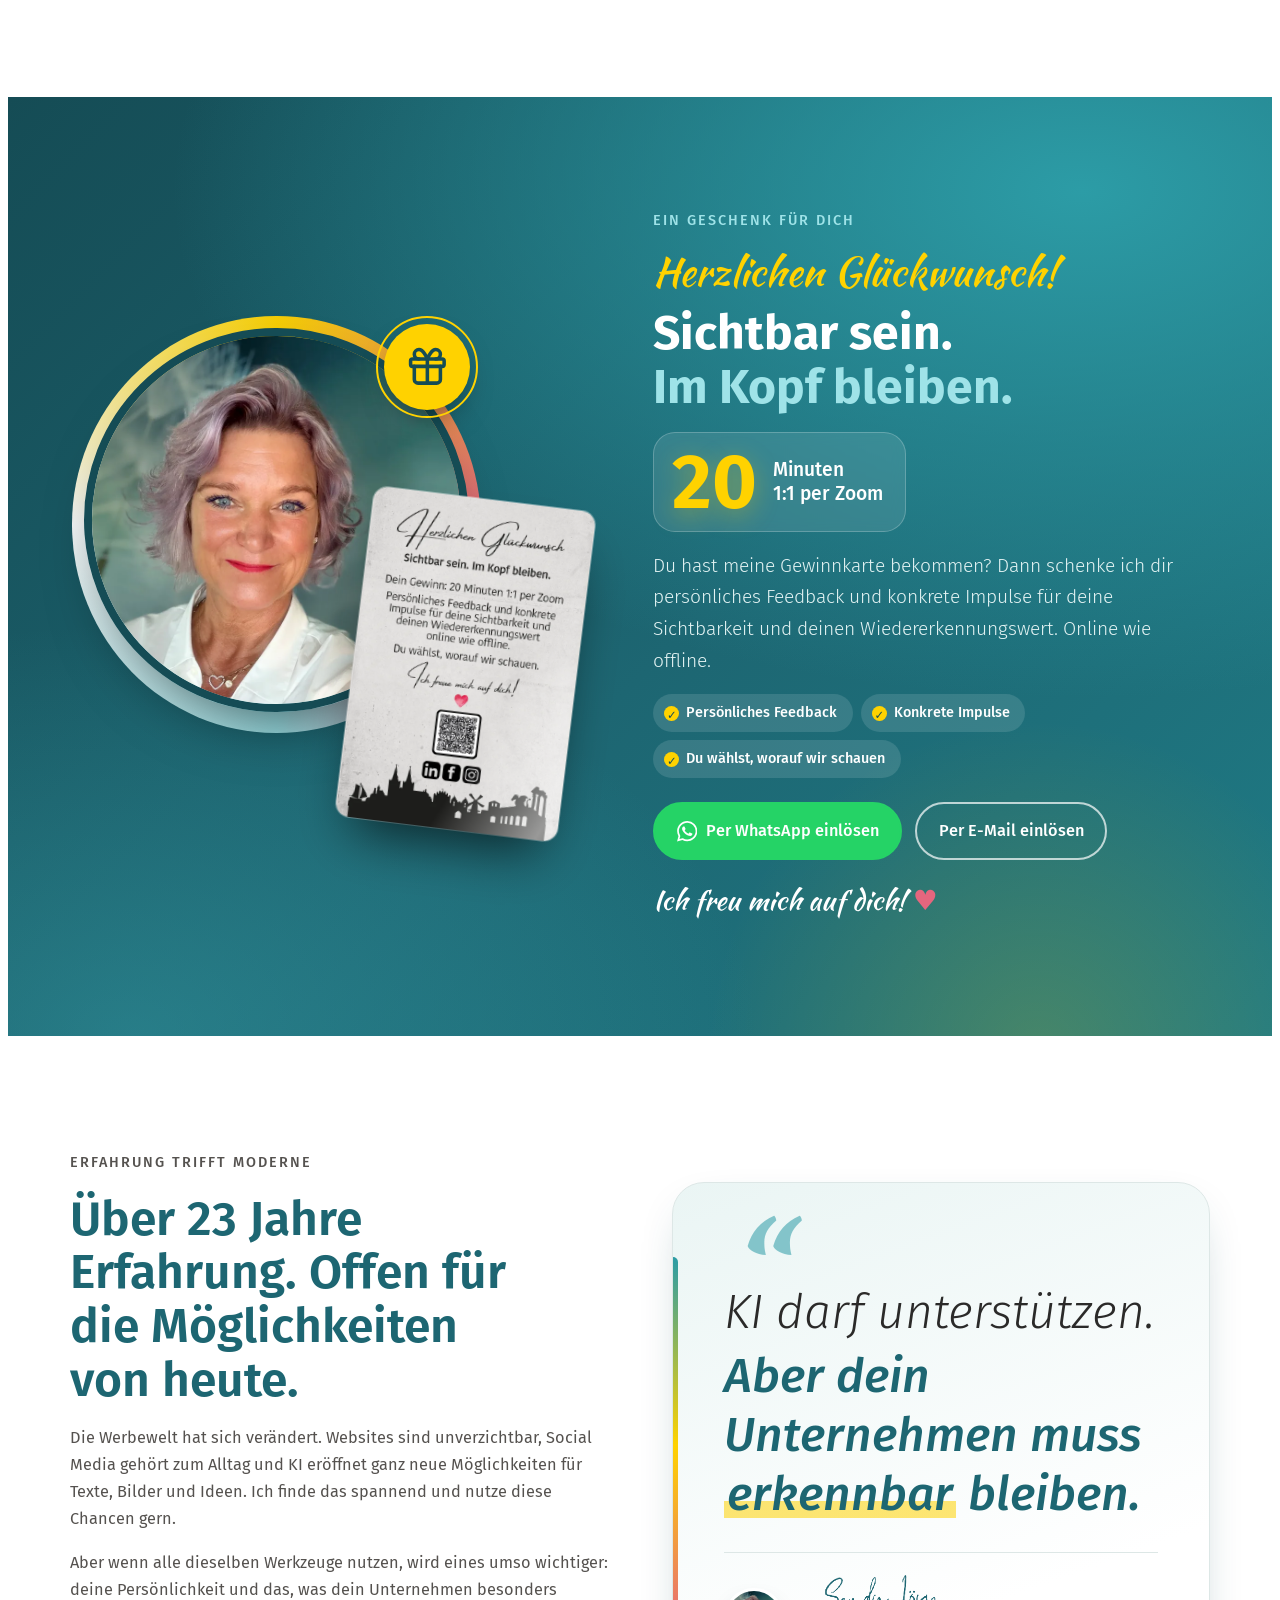
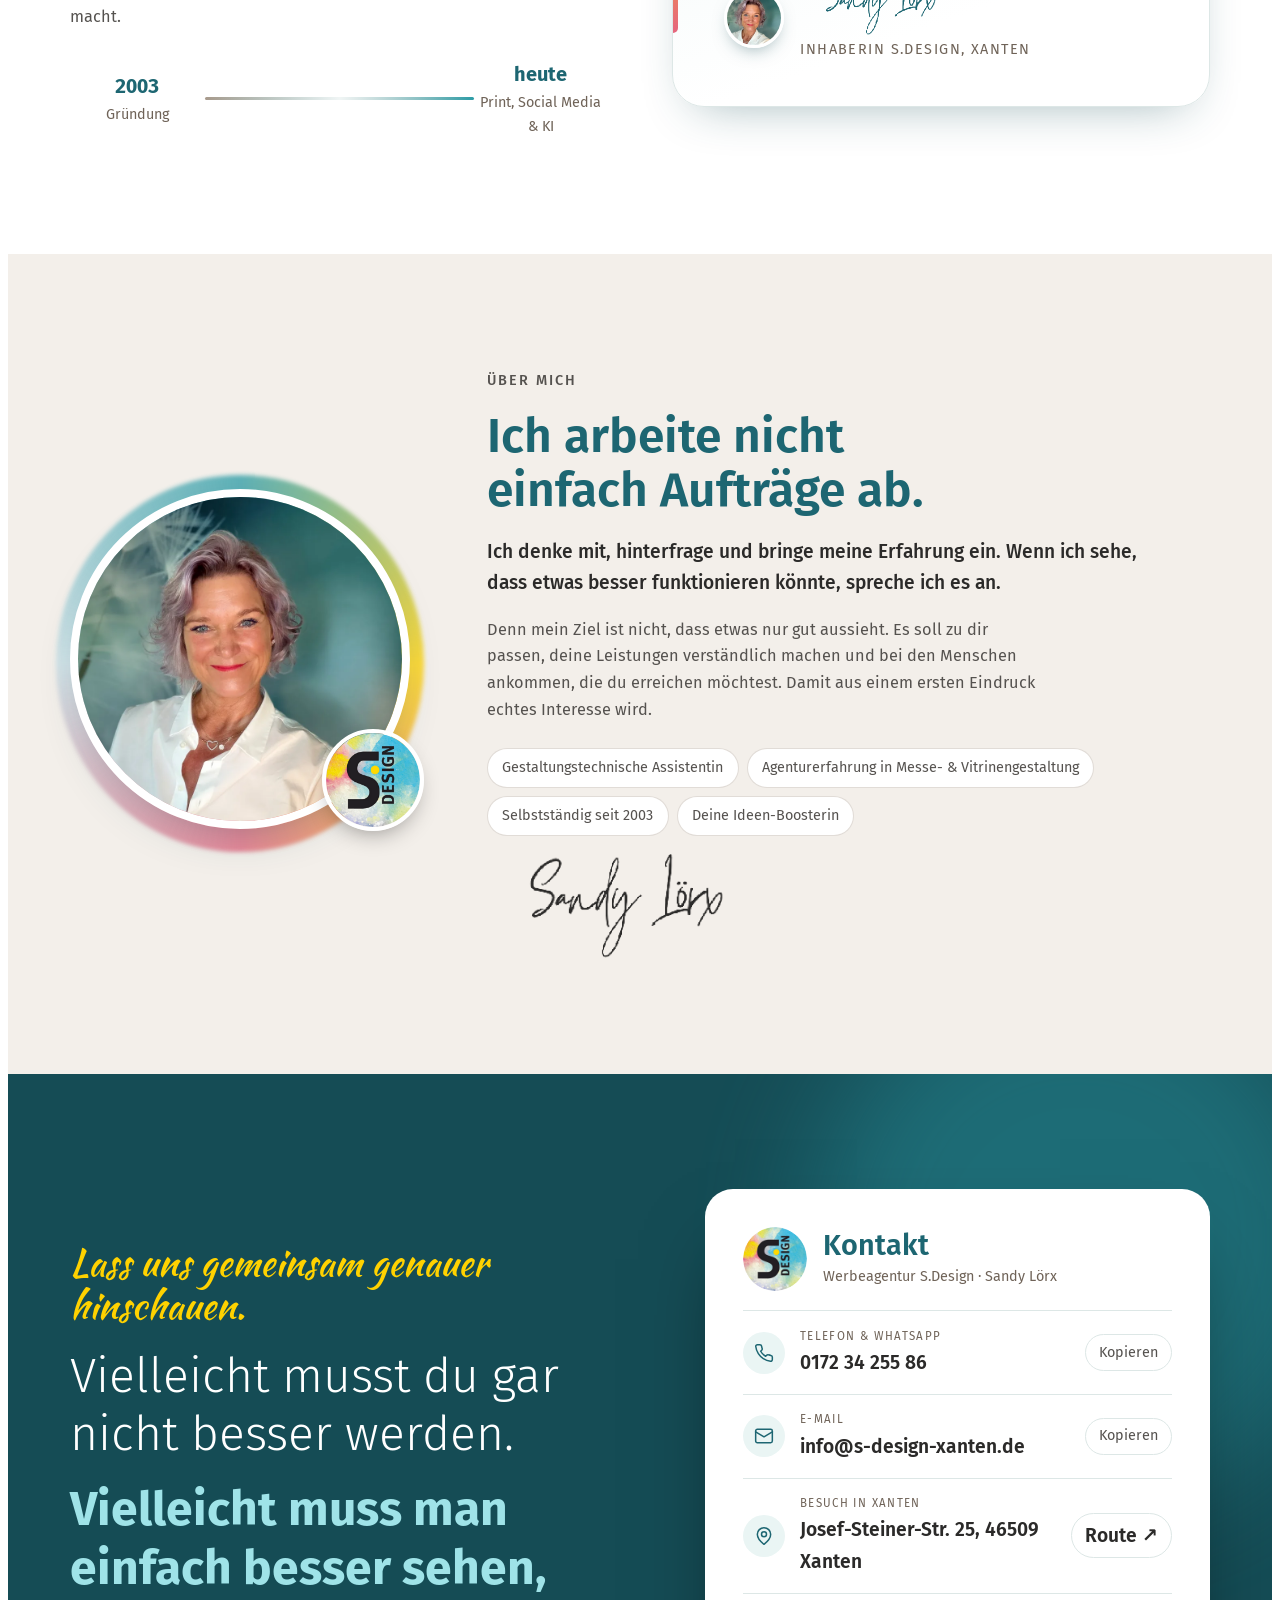
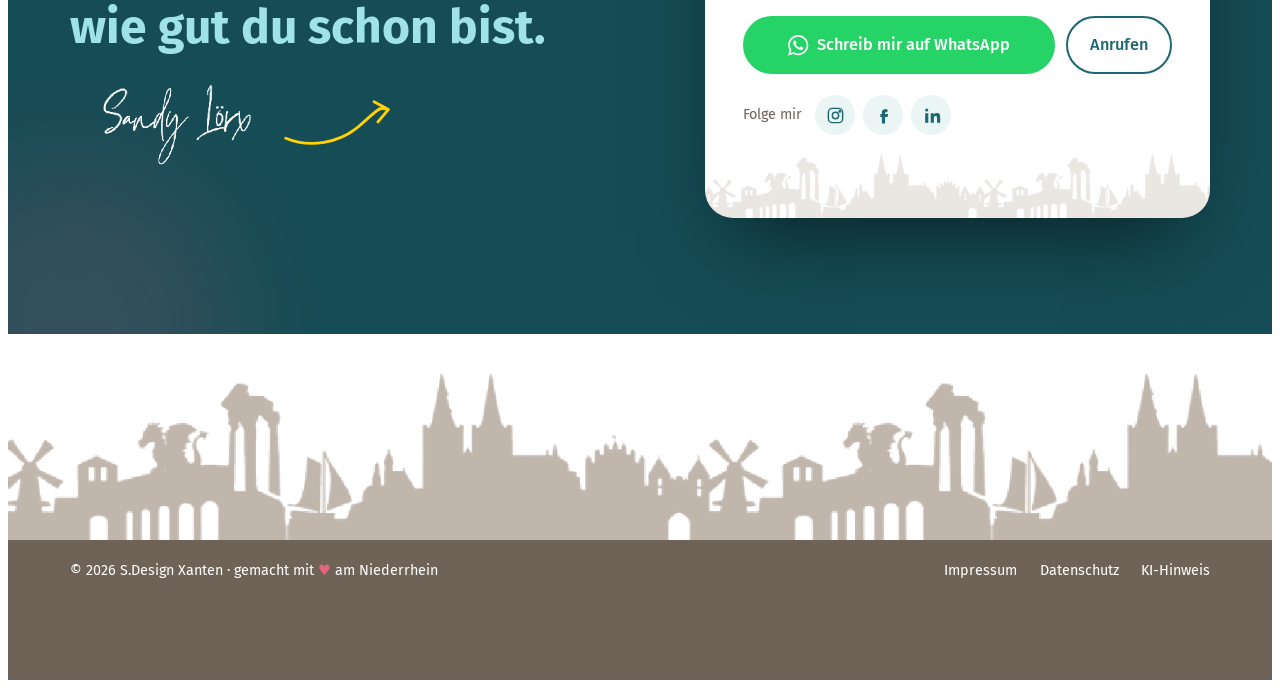
==== commit 42792683: "Kontakt neu gestaltet: Schlusssatz links, Kontakt als Visitenkarte - zweispaltig: Schlusssatz mit Un" ====
--- a/sdesign-startseite 2/index.html
+++ b/sdesign-startseite 2/index.html
@@ -303,38 +303,37 @@
 
 <!-- ABSCHLUSS & KONTAKT -->
 <section class="sec close" id="kontakt" aria-labelledby="contact-title">
-  <div class="blobs" aria-hidden="true"><div class="blob a" style="background:rgba(44,156,166,.45)"></div><div class="blob c" style="background:rgba(229,102,126,.18)"></div></div>
-  <div class="wrap close-inner">
-    <div class="close-quote reveal">
+  <div class="blobs" aria-hidden="true"><div class="blob a" style="background:rgba(44,156,166,.45)"></div><div class="blob c" style="background:rgba(229,102,126,.16)"></div></div>
+  <div class="wrap close-grid">
+    <div class="close-copy reveal-l">
       <p class="script">Lass uns gemeinsam genauer hinschauen.</p>
-      <p>Vielleicht musst du gar nicht besser werden. <b>Vielleicht muss man einfach besser sehen, wie gut du schon bist.</b></p>
-    </div>
-    <h2 id="contact-title" class="eyebrow" style="text-align:center;color:#9FC9CC">Kontakt</h2>
-    <div class="contact">
-      <div class="card reveal">
-        <span class="lbl">Anrufen oder WhatsApp</span>
-        <a href="tel:+491723425586">0172 34 255 86</a>
-        <span class="sub">Am liebsten persönlich</span>
-        <button class="copy" type="button" data-copy="+49 172 3425586">Nummer kopieren</button>
-      </div>
-      <div class="card reveal">
-        <span class="lbl">E-Mail</span>
-        <a href="mailto:info@s-design-xanten.de">info@s-design-xanten.de</a>
-        <span class="sub">Ich melde mich schnell zurück</span>
-        <button class="copy" type="button" data-copy="info@s-design-xanten.de">Adresse kopieren</button>
-      </div>
-      <div class="card reveal">
-        <span class="lbl">Besuch in Xanten</span>
-        <span class="val">Josef-Steiner-Str. 25<br>46509 Xanten</span>
-        <a class="sub" href="https://www.google.com/maps/search/?api=1&amp;query=Josef-Steiner-Str.+25+46509+Xanten" target="_blank" rel="noopener" style="font-size:var(--s-xs);font-weight:400;color:#B9D6D8">Route planen ↗</a>
-      </div>
-    </div>
-    <div class="socials">
-      <a href="https://www.instagram.com/werbeagenturxanten/" target="_blank" rel="noopener"><svg viewBox="0 0 24 24" fill="none" stroke="currentColor" stroke-width="1.8" aria-hidden="true"><rect x="3" y="3" width="18" height="18" rx="5"/><circle cx="12" cy="12" r="4"/><circle cx="17.5" cy="6.5" r="1" fill="currentColor"/></svg>Instagram</a>
-      <a href="https://www.facebook.com/werbeagenturxanten/" target="_blank" rel="noopener"><svg viewBox="0 0 24 24" fill="currentColor" aria-hidden="true"><path d="M14 8h3V4h-3a4 4 0 0 0-4 4v2H8v4h2v8h4v-8h3l1-4h-4V8z"/></svg>Facebook</a>
-      <a href="https://www.linkedin.com/in/sandy-l%C3%B6rx-0b7b101a3/" target="_blank" rel="noopener"><svg viewBox="0 0 24 24" fill="currentColor" aria-hidden="true"><path d="M4 9h4v12H4zM6 3a2 2 0 1 1 0 4 2 2 0 0 1 0-4zm5 6h3.8v1.7h.1c.5-1 1.8-2 3.7-2 4 0 4.4 2.6 4.4 6V21h-4v-5.5c0-1.3 0-3-1.9-3s-2.1 1.4-2.1 2.9V21h-4z"/></svg>LinkedIn</a>
-    </div>
-    <div class="big-cta reveal"><a class="btn" href="https://wa.me/491723425586" target="_blank" rel="noopener">Schreib mir auf WhatsApp</a></div>
+      <p class="close-big">Vielleicht musst du gar nicht besser werden. <b>Vielleicht muss man einfach besser sehen, wie gut du schon bist.</b></p>
+      <div class="close-sign">
+        <span class="sig" role="img" aria-label="Sandy Lörx"></span>
+        <svg class="arrow" viewBox="0 0 120 60" aria-hidden="true"><path d="M6 44 C 30 54, 62 50, 84 30 S 104 12, 112 14"/><path d="M98 6 L113 14 L102 27"/></svg>
+      </div>
+    </div>
+    <div class="contact-card reveal">
+      <div class="cc-head">
+        <img src="assets/logo.webp" alt="" width="64" height="64" loading="lazy">
+        <div><h2 id="contact-title">Kontakt</h2><small>Werbeagentur S.Design · Sandy Lörx</small></div>
+      </div>
+      <ul class="cc-list">
+        <li><span class="cc-ic"><svg viewBox="0 0 24 24" fill="none" stroke="currentColor" stroke-width="1.8" stroke-linecap="round" stroke-linejoin="round" aria-hidden="true"><path d="M22 16.9v3a2 2 0 0 1-2.2 2 19.8 19.8 0 0 1-8.6-3.1 19.5 19.5 0 0 1-6-6A19.8 19.8 0 0 1 2.1 4.2 2 2 0 0 1 4.1 2h3a2 2 0 0 1 2 1.7c.1 1 .4 1.9.7 2.8a2 2 0 0 1-.5 2.1L8 9.9a16 16 0 0 0 6 6l1.3-1.3a2 2 0 0 1 2.1-.4c.9.3 1.8.6 2.8.7a2 2 0 0 1 1.8 2z"/></svg></span><div><span class="lbl">Telefon &amp; WhatsApp</span><a href="tel:+491723425586">0172 34 255 86</a></div><button class="copy" type="button" data-copy="+49 172 3425586">Kopieren</button></li>
+        <li><span class="cc-ic"><svg viewBox="0 0 24 24" fill="none" stroke="currentColor" stroke-width="1.8" stroke-linecap="round" stroke-linejoin="round" aria-hidden="true"><rect x="2" y="4" width="20" height="16" rx="2"/><path d="m22 7-10 6L2 7"/></svg></span><div><span class="lbl">E-Mail</span><a href="mailto:info@s-design-xanten.de">info@s-design-xanten.de</a></div><button class="copy" type="button" data-copy="info@s-design-xanten.de">Kopieren</button></li>
+        <li><span class="cc-ic"><svg viewBox="0 0 24 24" fill="none" stroke="currentColor" stroke-width="1.8" stroke-linecap="round" stroke-linejoin="round" aria-hidden="true"><path d="M20 10c0 6-8 12-8 12s-8-6-8-12a8 8 0 0 1 16 0z"/><circle cx="12" cy="10" r="3"/></svg></span><div><span class="lbl">Besuch in Xanten</span><span class="val">Josef-Steiner-Str. 25, 46509 Xanten</span></div><a class="cc-act" href="https://www.google.com/maps/search/?api=1&amp;query=Josef-Steiner-Str.+25+46509+Xanten" target="_blank" rel="noopener">Route ↗</a></li>
+      </ul>
+      <div class="cc-cta">
+        <a class="btn wa" href="https://wa.me/491723425586" target="_blank" rel="noopener"><svg viewBox="0 0 24 24" fill="currentColor" aria-hidden="true" class="ic"><path d="M17.472 14.382c-.297-.149-1.758-.867-2.03-.967-.273-.099-.471-.148-.67.15-.197.297-.767.966-.94 1.164-.173.199-.347.223-.644.075-.297-.15-1.255-.463-2.39-1.475-.883-.788-1.48-1.761-1.653-2.059-.173-.297-.018-.458.13-.606.134-.133.298-.347.446-.52.149-.174.198-.298.298-.497.099-.198.05-.371-.025-.52-.075-.149-.669-1.612-.916-2.207-.242-.579-.487-.5-.669-.51-.173-.008-.371-.01-.57-.01-.198 0-.52.074-.792.372-.272.297-1.04 1.016-1.04 2.479 0 1.462 1.065 2.875 1.213 3.074.149.198 2.096 3.2 5.077 4.487.709.306 1.262.489 1.694.625.712.227 1.36.195 1.871.118.571-.085 1.758-.719 2.006-1.413.248-.694.248-1.289.173-1.413-.074-.124-.272-.198-.57-.347m-5.421 7.403h-.004a9.87 9.87 0 0 1-5.031-1.378l-.361-.214-3.741.982.998-3.648-.235-.374a9.86 9.86 0 0 1-1.51-5.26c.001-5.45 4.436-9.884 9.888-9.884 2.64 0 5.122 1.03 6.988 2.898a9.825 9.825 0 0 1 2.893 6.994c-.003 5.45-4.437 9.884-9.885 9.884m8.413-18.297A11.815 11.815 0 0 0 12.05 0C5.495 0 .16 5.335.157 11.892c0 2.096.547 4.142 1.588 5.945L.057 24l6.305-1.654a11.882 11.882 0 0 0 5.683 1.448h.005c6.554 0 11.89-5.335 11.893-11.893a11.821 11.821 0 0 0-3.48-8.413z"/></svg>Schreib mir auf WhatsApp</a>
+        <a class="btn ghost" href="tel:+491723425586">Anrufen</a>
+      </div>
+      <div class="cc-social">
+        <span>Folge mir</span>
+        <a href="https://www.instagram.com/werbeagenturxanten/" target="_blank" rel="noopener" aria-label="Instagram"><svg viewBox="0 0 24 24" fill="none" stroke="currentColor" stroke-width="1.8" aria-hidden="true"><rect x="3" y="3" width="18" height="18" rx="5"/><circle cx="12" cy="12" r="4"/><circle cx="17.5" cy="6.5" r="1" fill="currentColor"/></svg></a>
+        <a href="https://www.facebook.com/werbeagenturxanten/" target="_blank" rel="noopener" aria-label="Facebook"><svg viewBox="0 0 24 24" fill="currentColor" aria-hidden="true"><path d="M14 8h3V4h-3a4 4 0 0 0-4 4v2H8v4h2v8h4v-8h3l1-4h-4V8z"/></svg></a>
+        <a href="https://www.linkedin.com/in/sandy-l%C3%B6rx-0b7b101a3/" target="_blank" rel="noopener" aria-label="LinkedIn"><svg viewBox="0 0 24 24" fill="currentColor" aria-hidden="true"><path d="M4 9h4v12H4zM6 3a2 2 0 1 1 0 4 2 2 0 0 1 0-4zm5 6h3.8v1.7h.1c.5-1 1.8-2 3.7-2 4 0 4.4 2.6 4.4 6V21h-4v-5.5c0-1.3 0-3-1.9-3s-2.1 1.4-2.1 2.9V21h-4z"/></svg></a>
+      </div>
+    </div>
   </div>
 </section>
 
--- a/sdesign-startseite 2/assets/style.css
+++ b/sdesign-startseite 2/assets/style.css
@@ -295,27 +295,39 @@
 /* Abschluss & Kontakt */
 .close{background:var(--petrol-deep);color:#EAF6F5;overflow:hidden}
 .close .blob{filter:blur(60px);opacity:.9}
-.close-inner{position:relative;z-index:1;display:grid;gap:clamp(2.5rem,5vw,4rem)}
-.close-quote{text-align:center;display:grid;gap:1rem;justify-items:center}
-.close-quote p{font-size:var(--s-xl);font-weight:300;line-height:1.25;max-width:24ch;color:#FFFFFF}
-.close-quote p b{font-weight:700;color:#9FE3E8}
-.close-quote .script{color:var(--sun);font-size:clamp(1.5rem,1.2rem + 1.2vw,2.2rem)}
-.contact{display:grid;grid-template-columns:repeat(3,1fr);gap:1rem}
-.card{min-width:0;border-radius:22px;background:rgba(255,255,255,.07);border:1px solid rgba(255,255,255,.12);padding:1.5rem;display:grid;gap:.5rem;align-content:start;transition:background .3s,transform .3s}
-.card:hover{background:rgba(255,255,255,.11);transform:translateY(-4px)}
-.card .lbl{font-size:var(--s-xs);letter-spacing:.12em;text-transform:uppercase;color:#9FC9CC}
-.card a,.card .val{font-size:var(--s-md);font-weight:500;color:#FFFFFF;text-decoration:none;overflow-wrap:anywhere}
-.card a:hover{text-decoration:underline;text-decoration-color:var(--sun);text-underline-offset:4px}
-.card .sub{font-size:var(--s-xs);color:#B9D6D8}
-.copy{justify-self:start;margin-top:.3rem;background:transparent;border:1px solid rgba(255,255,255,.3);color:#EAF6F5;border-radius:999px;padding:.35rem .8rem;font:inherit;font-size:var(--s-xs);cursor:pointer;transition:background .2s}
-.copy:hover{background:rgba(255,255,255,.12)}
-.socials{display:flex;gap:.6rem;flex-wrap:wrap;justify-content:center}
-.socials a{display:inline-flex;align-items:center;gap:.6rem;padding:.7rem 1.1rem;border-radius:999px;background:rgba(255,255,255,.08);color:#FFFFFF;text-decoration:none;font-weight:500;transition:background .25s,transform .25s}
-.socials a:hover{background:var(--tuerkis);transform:translateY(-2px)}
-.socials svg{width:20px;height:20px}
-.big-cta{justify-self:center}
-.big-cta .btn{background:var(--sun);border-color:var(--sun);color:#1F2A2B;font-size:var(--s-md);padding:1rem 1.7rem}
-@media (max-width:860px){.contact{grid-template-columns:1fr}}
+.close-grid{position:relative;z-index:1;display:grid;grid-template-columns:1.05fr .95fr;gap:clamp(2.5rem,6vw,5.5rem);align-items:center}
+.close-copy{display:grid;gap:1.2rem;justify-items:start}
+.close-copy .script{color:var(--sun);font-size:clamp(1.6rem,1.2rem + 1.4vw,2.4rem);line-height:1.15}
+.close-big{font-size:var(--s-xl);font-weight:300;line-height:1.22;color:#FFFFFF;max-width:19ch;text-wrap:balance}
+.close-big b{display:block;margin-top:.35em;font-weight:700;color:#9FE3E8}
+.close-sign{display:flex;align-items:center;gap:.6rem;margin-top:.6rem}
+.close-sign .sig{width:clamp(150px,16vw,200px);aspect-ratio:575/231;background:#FFFFFF;-webkit-mask:url(signatur.png) left center/contain no-repeat;mask:url(signatur.png) left center/contain no-repeat}
+.close-sign .arrow{width:clamp(80px,9vw,120px);fill:none;stroke:var(--sun);stroke-width:3;stroke-linecap:round;stroke-linejoin:round;animation:swNudge 2.6s ease-in-out infinite}
+.contact-card{position:relative;overflow:hidden;color:var(--ink);background:var(--paper);border-radius:28px;padding:clamp(1.6rem,3.5vw,2.4rem) clamp(1.4rem,3.2vw,2.4rem) clamp(4.2rem,7vw,5.2rem);box-shadow:0 40px 80px -30px rgba(0,0,0,.6)}
+.contact-card::after{content:"";position:absolute;left:0;right:0;bottom:0;height:clamp(48px,6vw,64px);background:var(--taupe);opacity:.28;-webkit-mask:url(skyline.png) center bottom/auto 100% repeat-x;mask:url(skyline.png) center bottom/auto 100% repeat-x;pointer-events:none}
+.cc-head{display:flex;align-items:center;gap:1rem;padding-bottom:1.2rem;border-bottom:1px solid var(--line)}
+.cc-head img{width:64px;height:64px;border-radius:50%;flex:none}
+.cc-head h2{font-size:var(--s-lg);color:var(--petrol)}
+.cc-head small{display:block;color:var(--taupe-ink);font-size:var(--s-xs);margin-top:.15rem}
+.cc-list{list-style:none;margin:0;padding:0}
+.cc-list li{display:grid;grid-template-columns:auto 1fr auto;align-items:center;gap:.9rem;padding:.95rem 0;border-bottom:1px solid var(--line)}
+.cc-list li > div{min-width:0;display:grid;gap:.1rem}
+.cc-ic{display:grid;place-items:center;width:42px;height:42px;border-radius:50%;background:var(--mist);color:var(--petrol)}
+.cc-ic svg{width:20px;height:20px}
+.cc-list .lbl{font-size:.72rem;letter-spacing:.12em;text-transform:uppercase;color:var(--taupe-ink)}
+.cc-list a,.cc-list .val{font-size:var(--s-md);font-weight:600;color:var(--ink);text-decoration:none;overflow-wrap:anywhere}
+.cc-list a:hover{color:var(--petrol);text-decoration:underline;text-decoration-color:var(--sun);text-underline-offset:4px}
+.copy,.cc-act{background:transparent;border:1px solid var(--line);color:var(--ink-soft);border-radius:999px;padding:.35rem .8rem;font:inherit;font-size:var(--s-xs);cursor:pointer;text-decoration:none;white-space:nowrap;transition:background .2s,border-color .2s}
+.copy:hover,.cc-act:hover{background:var(--mist);border-color:var(--tuerkis)}
+.cc-cta{display:flex;flex-wrap:wrap;gap:.7rem;margin-top:1.4rem}
+.cc-cta .btn.wa{flex:1 1 auto;justify-content:center}
+.cc-social{display:flex;align-items:center;gap:.5rem;margin-top:1.3rem;font-size:var(--s-xs);color:var(--taupe-ink)}
+.cc-social span{margin-right:.3rem}
+.cc-social a{display:grid;place-items:center;width:40px;height:40px;border-radius:50%;background:var(--mist);color:var(--petrol);transition:background .25s,color .25s,transform .25s}
+.cc-social a:hover{background:var(--tuerkis);color:#FFFFFF;transform:translateY(-2px)}
+.cc-social svg{width:19px;height:19px}
+@media (max-width:860px){.close-grid{grid-template-columns:1fr}.close-sign .arrow{display:none}}
+@media (max-width:420px){.cc-list li{grid-template-columns:auto 1fr}.cc-list .copy,.cc-list .cc-act{grid-column:2;justify-self:start}}
 
 /* Footer */
 footer{background:var(--paper);padding-top:2.5rem}
